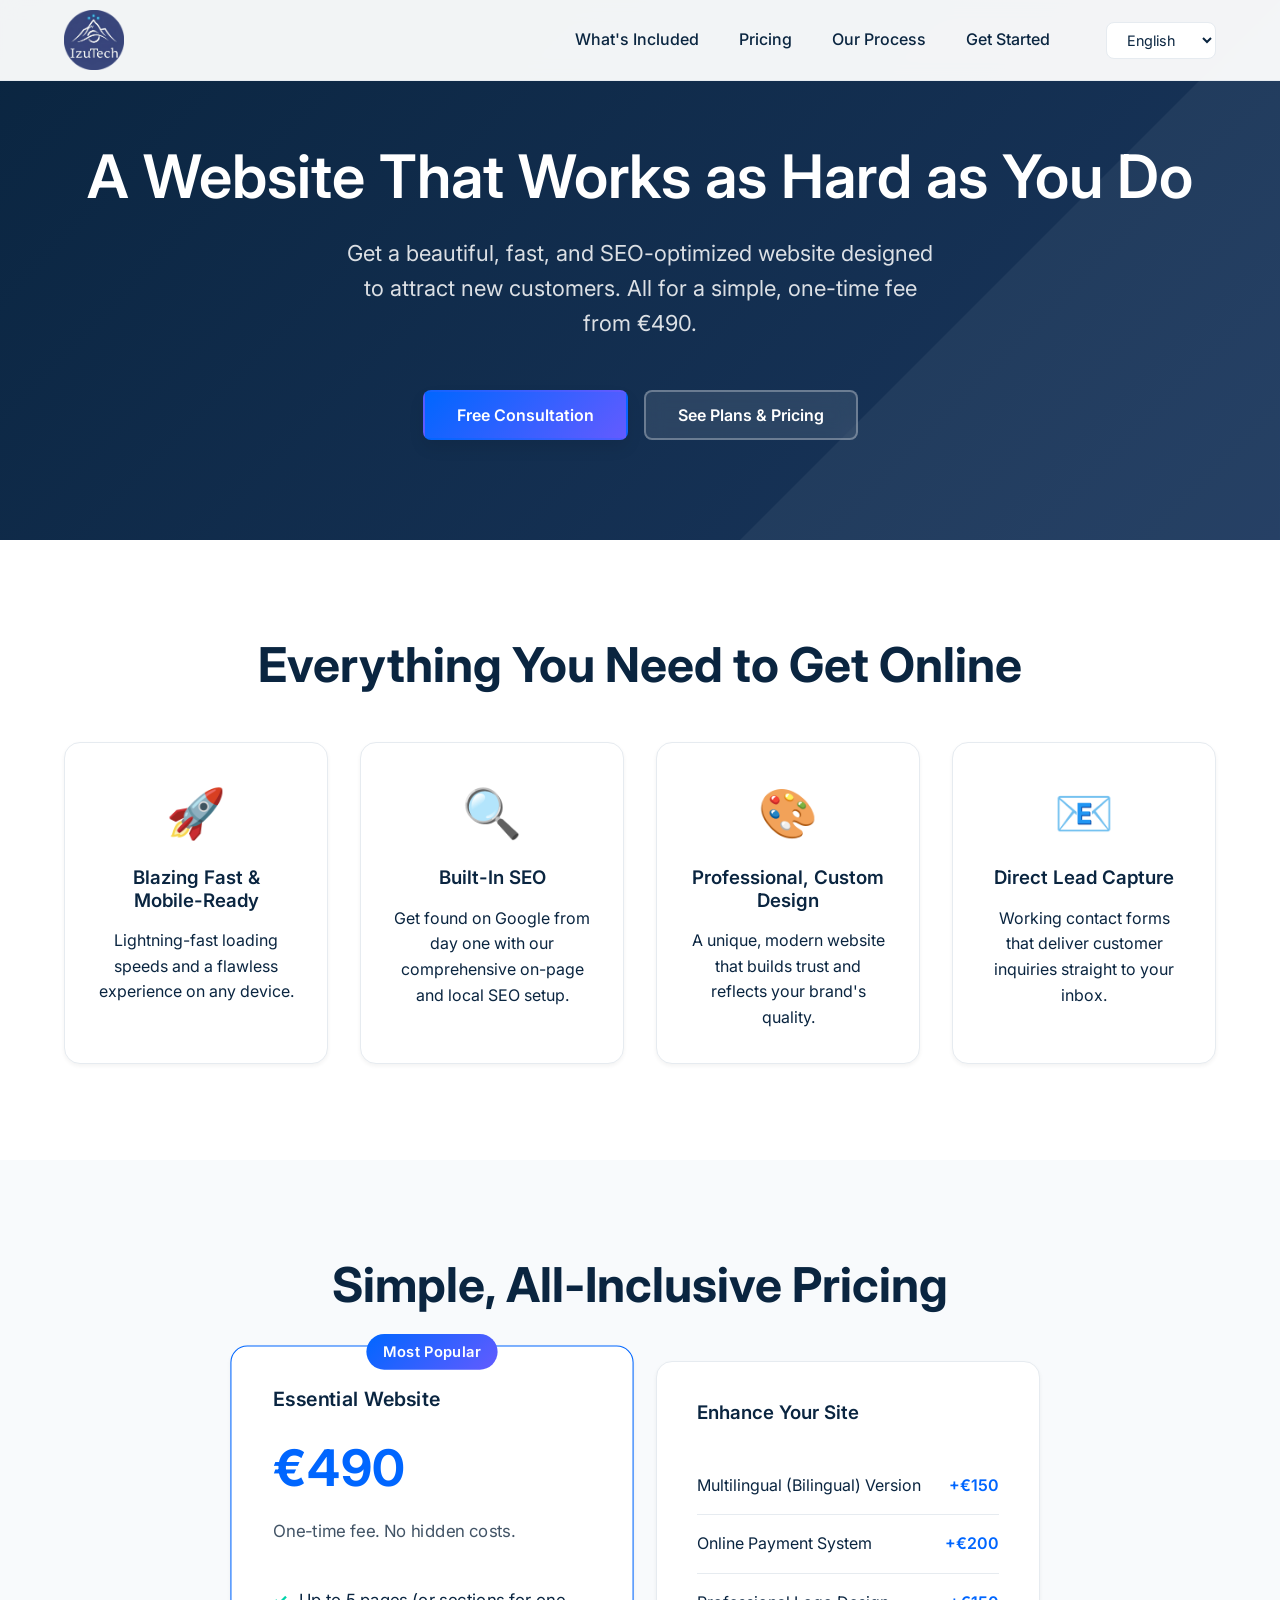
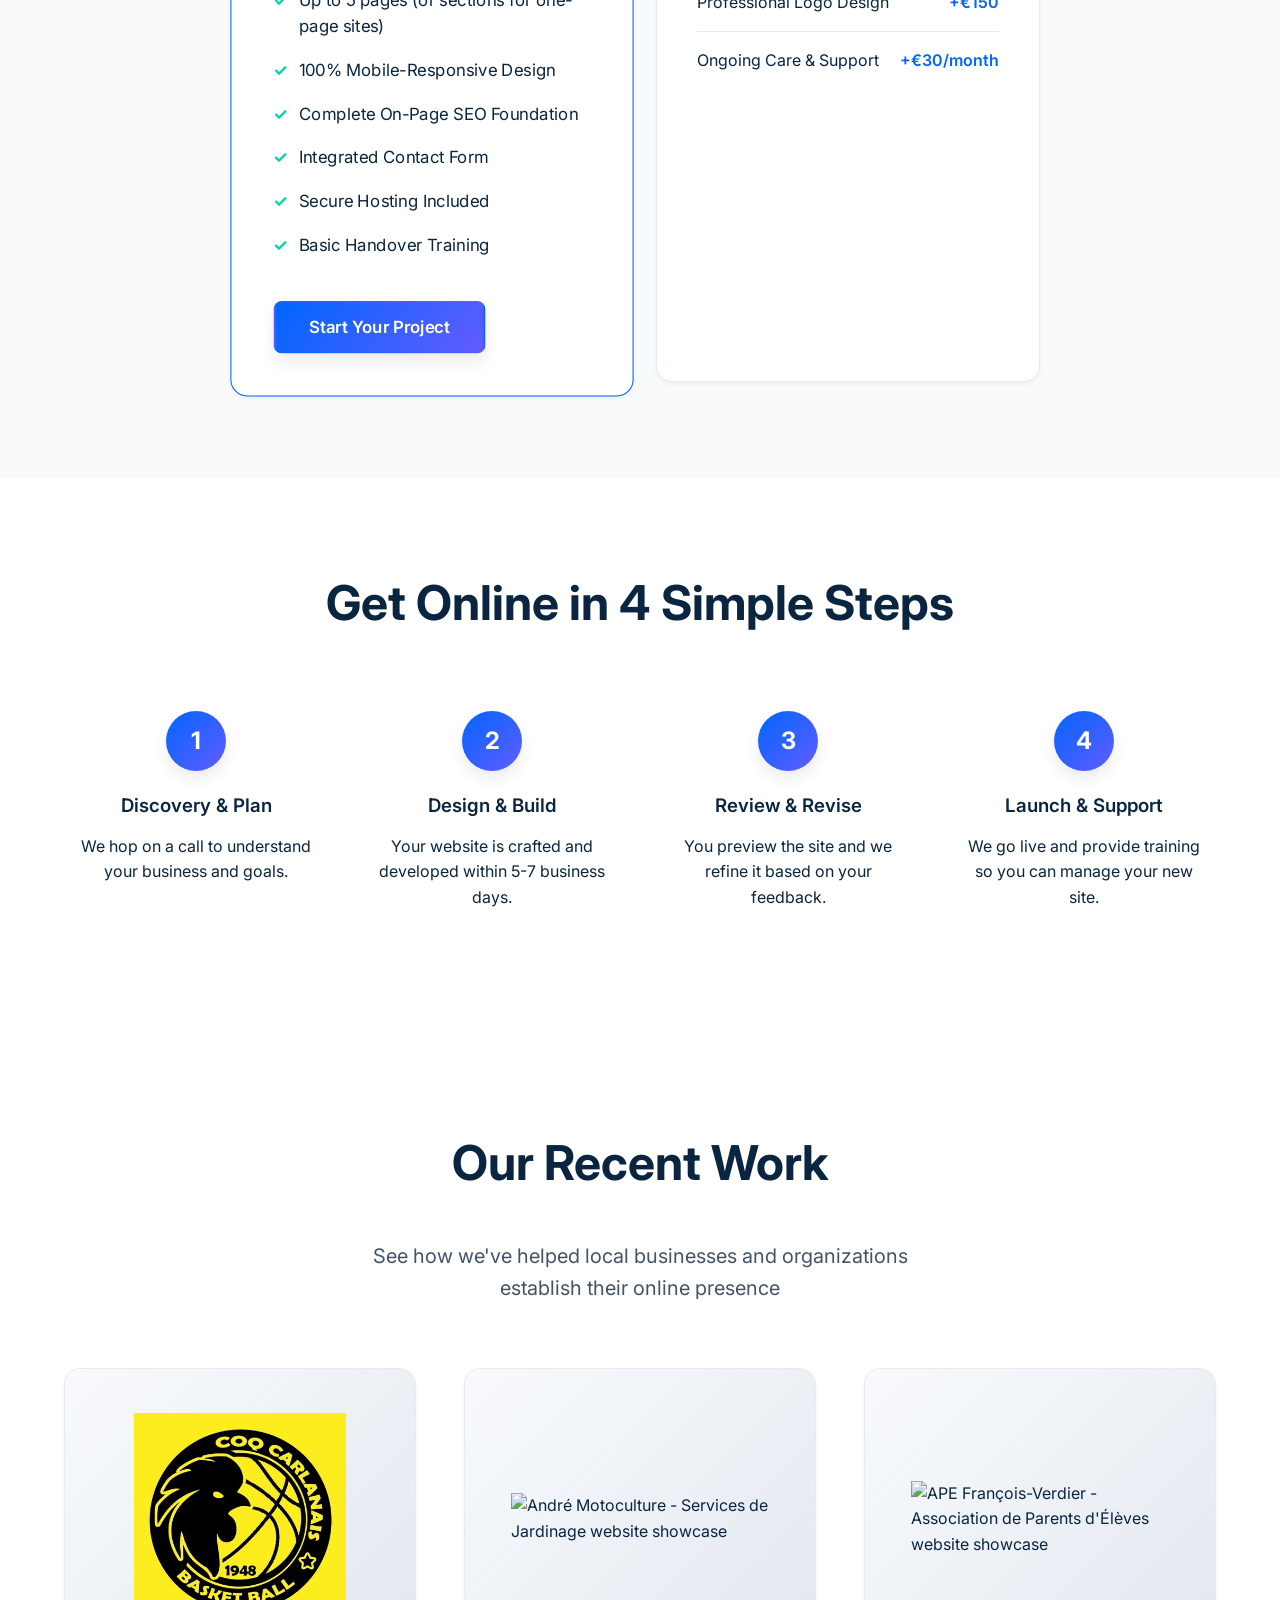
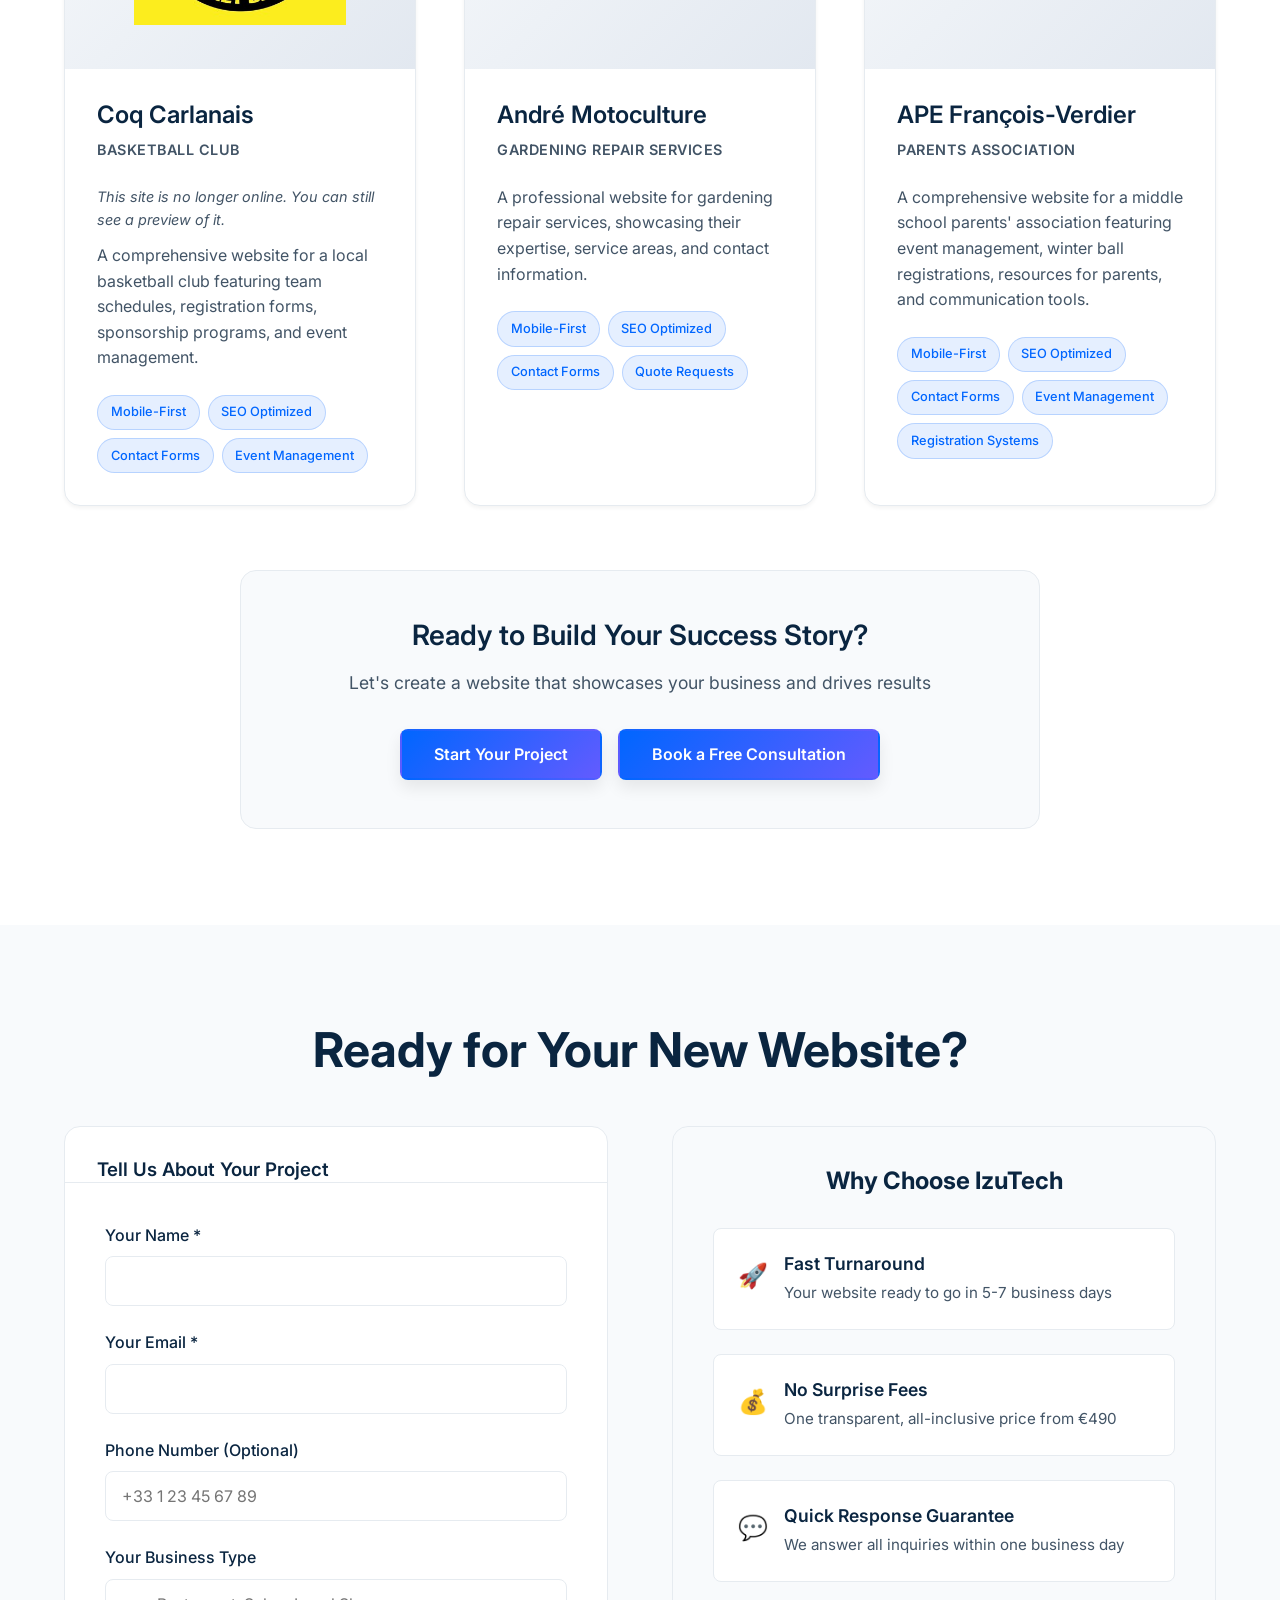
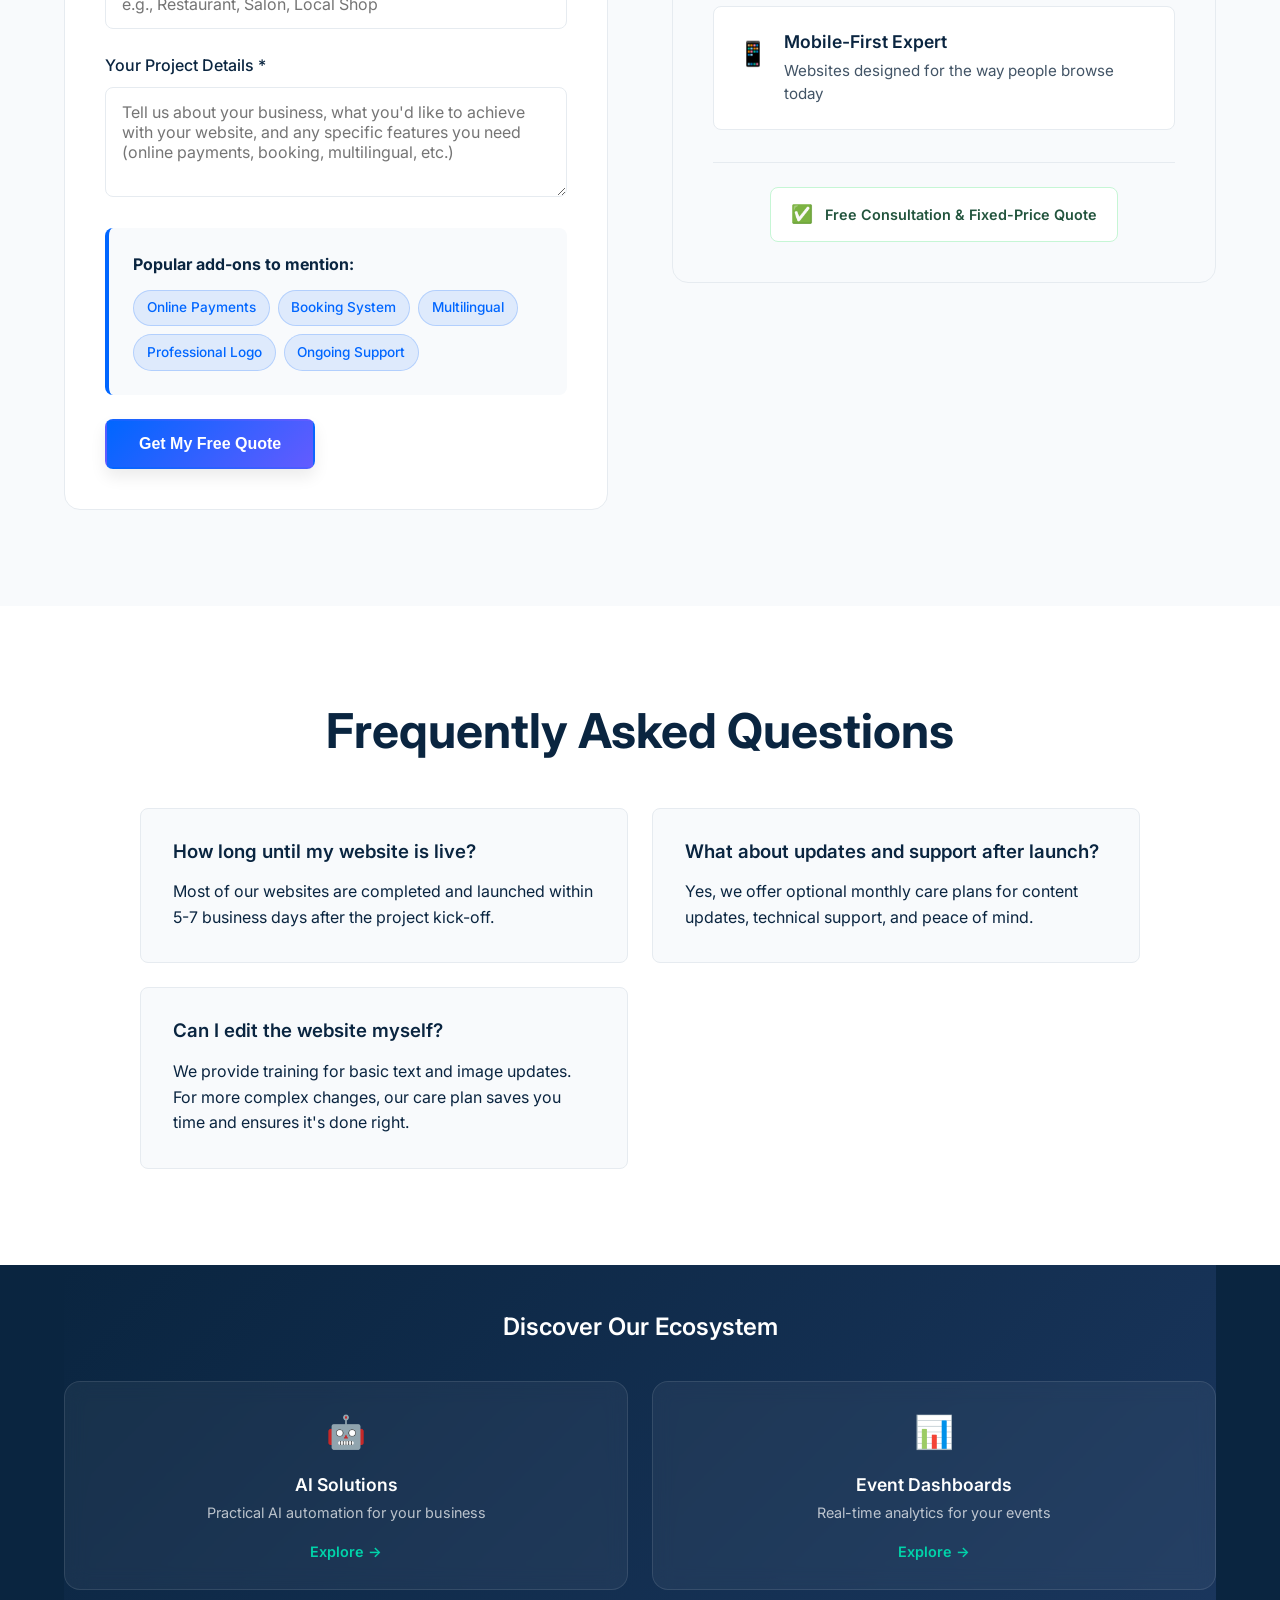
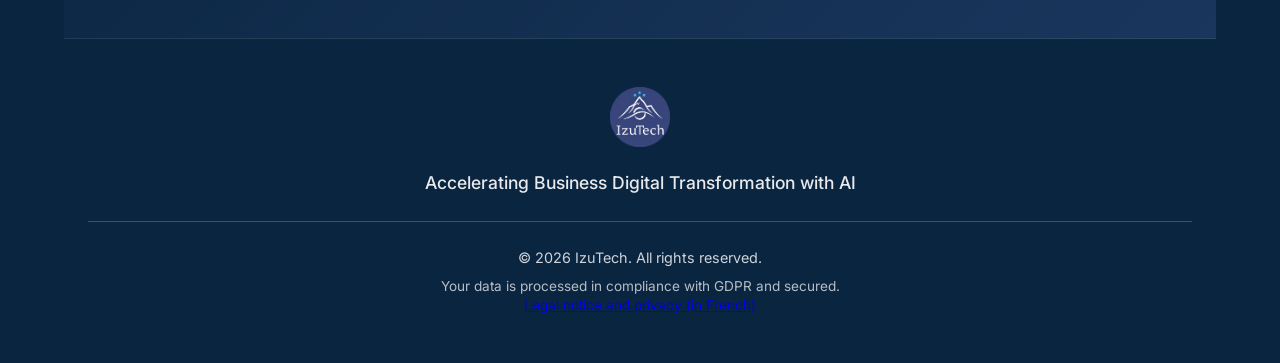
==== index.html @ 6a2945f4 "Fix Coq Carlanais example, remove '100+ businesses' claim, add legal page - Coq Carlanais: logo host" ====
<!DOCTYPE html>
<html lang="en" xmlns:og="http://ogp.me/ns#">
<head>
    <meta charset="UTF-8">
    <meta name="viewport" content="width=device-width, initial-scale=1.0">
    
    <!-- Primary Meta Tags -->
    <title>IzuTech - Fast, Affordable Websites for Local Businesses</title>
    <meta name="description" content="Professional SEO-optimized websites with transparent pricing from €490. Mobile-friendly design, hosting, and maintenance included for French businesses.">
    <meta name="keywords" content="website development, static website, business website, SEO optimization, French businesses, affordable website">
    <meta name="author" content="IzuTech">
    <meta name="robots" content="index, follow, max-snippet:150, max-image-preview:large">
    
    <!-- Multilingual SEO & Canonical -->
    <link rel="alternate" hreflang="en" href="https://web.izutech.fr" />
    <link rel="alternate" hreflang="fr" href="https://web.izutech.fr?lang=fr" />
    <link rel="alternate" hreflang="x-default" href="https://web.izutech.fr" />
    <link rel="canonical" href="https://web.izutech.fr" />
    
    <!-- Open Graph Meta Tags -->
    <meta property="og:title" content="IzuTech - Fast, Affordable Websites for Local Businesses">
    <meta property="og:description" content="Professional SEO-optimized websites with transparent pricing from €490. Mobile design, hosting, and maintenance included.">
    <meta property="og:type" content="website">
    <meta property="og:url" content="https://web.izutech.fr">
    <meta property="og:image" content="https://web.izutech.fr/photo/IzuTech-logo.png">
    <meta property="og:image:width" content="1200">
    <meta property="og:image:height" content="630">
    <meta property="og:locale" content="en_US">
    <meta property="og:site_name" content="IzuTech">
    
    <!-- Twitter Card -->
    <meta name="twitter:card" content="summary_large_image">
    <meta name="twitter:title" content="IzuTech - Fast, Affordable Websites for Local Businesses">
    <meta name="twitter:description" content="Professional static websites with SEO optimization. Transparent pricing from €490.">
    <meta name="twitter:image" content="https://web.izutech.fr/photo/IzuTech-logo.png">
    
    <!-- Preload & Preconnect for Performance -->
    <link rel="preconnect" href="https://fonts.googleapis.com">
    <link rel="preconnect" href="https://fonts.gstatic.com" crossorigin>
    <link rel="preload" href="https://fonts.googleapis.com/css2?family=Inter:ital,opsz,wght@0,14..32,100..900;1,14..32,100..900&display=swap" as="style" onload="this.onload=null;this.rel='stylesheet'">
    <noscript><link rel="stylesheet" href="https://fonts.googleapis.com/css2?family=Inter:ital,opsz,wght@0,14..32,100..900;1,14..32,100..900&display=swap"></noscript>
    
    <!-- Favicon -->
    <link rel="icon" type="image/png" href="photo/IzuTech-logo.png">
    <link rel="apple-touch-icon" href="photo/IzuTech-logo.png">
    <link rel="icon" type="image/x-icon" href="photo/IzuTech-logo.ico">
    
    <!-- Structured Data -->
    <script type="application/ld+json">
    {
        "@context": "https://schema.org",
        "@type": "ProfessionalService",
        "name": "IzuTech",
        "description": "Professional website development services for local businesses",
        "url": "https://web.izutech.fr",
        "logo": "https://web.izutech.fr/photo/IzuTech-logo.png",
        "telephone": "+33-XXXXXXXXX",
        "address": {
            "@type": "PostalAddress",
            "addressCountry": "FR"
        },
        "areaServed": "FR",
        "serviceType": "Website Development",
        "priceRange": "€€",
        "offers": {
            "@type": "Offer",
            "description": "Essential Website Package",
            "price": "490",
            "priceCurrency": "EUR"
        }
    }
    </script>

    <!-- CSS with Preload -->
    <link rel="preload" href="style.css" as="style" onload="this.onload=null;this.rel='stylesheet'">
    <noscript><link rel="stylesheet" href="style.css"></noscript>
    
    <!-- Inline Critical CSS -->
    <style>
        /* Critical above-the-fold styles */
        .navbar { 
            position: fixed; 
            top: 0; 
            width: 100%; 
            background: rgba(255, 255, 255, 0.95); 
            backdrop-filter: blur(10px); 
            z-index: 1000; 
            border-bottom: 1px solid #E6EBF0;
        }
        .nav-container { 
            max-width: 1200px; 
            margin: 0 auto; 
            padding: 0 1.5rem; 
            display: flex; 
            justify-content: space-between; 
            align-items: center; 
            height: 80px; 
        }
        .hero { 
            padding: 140px 0 100px; 
            background: linear-gradient(135deg, #0A2540 0%, #1A365D 100%); 
            color: white; 
            position: relative;
            overflow: hidden;
        }
        .hero::before {
            content: '';
            position: absolute;
            top: 0;
            left: 0;
            right: 0;
            bottom: 0;
            background: url('data:image/svg+xml,<svg xmlns="http://www.w3.org/2000/svg" viewBox="0 0 1000 1000" opacity="0.05"><polygon fill="white" points="0,1000 1000,0 1000,1000"/></svg>') no-repeat bottom right;
        }
        .hero-content { 
            position: relative; 
            z-index: 1; 
            text-align: center;
        }
        .hero-title { 
            color: white; 
            margin-bottom: 1.5rem; 
            font-size: clamp(2.5rem, 5vw, 3.75rem);
            font-weight: 600;
            line-height: 1.2;
        }
        .hero-subtitle { 
            font-size: 1.375rem; 
            color: rgba(255, 255, 255, 0.85); 
            max-width: 600px; 
            margin: 0 auto 3rem; 
            line-height: 1.6; 
        }
        .cta-container { 
            display: flex; 
            gap: 1rem; 
            justify-content: center; 
            flex-wrap: wrap; 
        }
        .btn { 
            display: inline-flex; 
            align-items: center; 
            justify-content: center; 
            padding: 12px 32px; 
            border-radius: 8px; 
            text-decoration: none; 
            font-weight: 600; 
            font-size: 1rem; 
            transition: all 0.3s cubic-bezier(0.4, 0, 0.2, 1); 
            border: 2px solid transparent; 
            cursor: pointer; 
            text-align: center; 
            gap: 8px; 
            line-height: 1.4; 
        }
        .btn-primary { 
            background: linear-gradient(135deg, #0066FF 0%, #635BFF 100%); 
            color: white; 
            box-shadow: 0 8px 16px rgba(0, 0, 0, 0.08); 
        }
        .btn-secondary { 
            background: rgba(255, 255, 255, 0.1); 
            color: white; 
            border-color: rgba(255, 255, 255, 0.3); 
            backdrop-filter: blur(10px); 
        }
        
        /* Lazy loading styles */
        img[loading="lazy"] {
            opacity: 0;
            transition: opacity 0.3s ease-in-out;
        }
        img[loading="lazy"].loaded {
            opacity: 1;
        }
        
        /* Reduced motion support */
        @media (prefers-reduced-motion: reduce) {
            * {
                animation-duration: 0.01ms !important;
                animation-iteration-count: 1 !important;
                transition-duration: 0.01ms !important;
                scroll-behavior: auto !important;
            }
        }
    </style>
</head>
<body itemscope itemtype="https://schema.org/WebPage">
    <!-- Navigation -->
    <nav class="navbar" role="navigation" aria-label="Main navigation">
        <div class="nav-container">
            <a href="#" class="nav-logo" aria-label="IzuTech homepage">
                <img src="photo/IzuTech-logo.png" alt="IzuTech Web Services - Professional Website Development" width="160" height="40" loading="eager" itemprop="logo">
            </a>
            <ul class="nav-menu" role="menubar">
                <li class="nav-item" role="none"><a href="#services" class="nav-link" role="menuitem" data-i18n="nav.services">What's Included</a></li>
                <li class="nav-item" role="none"><a href="#pricing" class="nav-link" role="menuitem" data-i18n="nav.pricing">Pricing</a></li>
                <li class="nav-item" role="none"><a href="#process" class="nav-link" role="menuitem" data-i18n="nav.process">Our Process</a></li>
                <li class="nav-item" role="none"><a href="#contact" class="nav-link" role="menuitem" data-i18n="nav.contact">Get Started</a></li>
                <li class="nav-item" role="none">
                    <select id="language-selector" class="language-selector" aria-label="Select language">
                        <option value="en">English</option>
                        <option value="fr">Français</option>
                    </select>
                </li>
            </ul>
            <button class="hamburger" aria-label="Toggle navigation menu" aria-expanded="false" aria-controls="nav-menu">
                <span class="bar"></span>
                <span class="bar"></span>
                <span class="bar"></span>
            </button>
        </div>
    </nav>

    <!-- Hero Section -->
    <section class="hero" role="banner" itemprop="mainContentOfPage">
        <div class="container">
            <div class="hero-content">
                <h1 class="hero-title" data-i18n="hero.title" itemprop="headline">A Website That Works as Hard as You Do</h1>
                <p class="hero-subtitle" data-i18n="hero.subtitle" itemprop="description">Get a beautiful, fast, and SEO-optimized website designed to attract new customers. All for a simple, one-time fee from €490.</p>
                <div class="cta-container">
                    <a href="https://calendly.com/izutech-fr/30min" target="_blank" class="btn btn-primary" data-i18n="hero.cta" rel="noopener" aria-label="Schedule a free consultation">Free Consultation</a>
                    <a href="#pricing" class="btn btn-secondary" data-i18n="hero.secondary" aria-label="View our pricing plans">See Plans & Pricing</a>
                </div>
                
            </div>
        </div>
    </section>

    <!-- Services Section -->
    <section id="services" class="services" role="region" aria-labelledby="services-heading">
        <div class="container">
            <h2 class="section-title" id="services-heading" data-i18n="services.title">Everything You Need to Get Online</h2>
            <div class="services-grid">
                <div class="service-card" itemscope itemtype="https://schema.org/Service">
                    <div class="service-icon" aria-hidden="true">🚀</div>
                    <h3 data-i18n="services.feature1.title" itemprop="name">Blazing Fast & Mobile-Ready</h3>
                    <p data-i18n="services.feature1.description" itemprop="description">Lightning-fast loading speeds and a flawless experience on any device.</p>
                </div>
                <div class="service-card" itemscope itemtype="https://schema.org/Service">
                    <div class="service-icon" aria-hidden="true">🔍</div>
                    <h3 data-i18n="services.feature2.title" itemprop="name">Built-In SEO</h3>
                    <p data-i18n="services.feature2.description" itemprop="description">Get found on Google from day one with our comprehensive on-page and local SEO setup.</p>
                </div>
                <div class="service-card" itemscope itemtype="https://schema.org/Service">
                    <div class="service-icon" aria-hidden="true">🎨</div>
                    <h3 data-i18n="services.feature3.title" itemprop="name">Professional, Custom Design</h3>
                    <p data-i18n="services.feature3.description" itemprop="description">A unique, modern website that builds trust and reflects your brand's quality.</p>
                </div>
                <div class="service-card" itemscope itemtype="https://schema.org/Service">
                    <div class="service-icon" aria-hidden="true">📧</div>
                    <h3 data-i18n="services.feature4.title" itemprop="name">Direct Lead Capture</h3>
                    <p data-i18n="services.feature4.description" itemprop="description">Working contact forms that deliver customer inquiries straight to your inbox.</p>
                </div>
            </div>
        </div>
    </section>

    <!-- Pricing Section -->
    <section id="pricing" class="pricing" role="region" aria-labelledby="pricing-heading">
        <div class="container">
            <h2 class="section-title" id="pricing-heading" data-i18n="pricing.title">Simple, All-Inclusive Pricing</h2>
            <div class="pricing-grid">
                <!-- Basic Package -->
                <div class="pricing-card featured" itemscope itemtype="https://schema.org/Offer">
                    <div class="pricing-badge" data-i18n="pricing.mostPopular">Most Popular</div>
                    <h3 data-i18n="pricing.basic.title" itemprop="name">Essential Website</h3>
                    <div class="price" itemprop="price" content="490">€490</div>
                    <p class="price-description" data-i18n="pricing.basic.description" itemprop="description">One-time fee. No hidden costs.</p>
                    
                    <ul class="features-list">
                        <li data-i18n="pricing.basic.features.0">Up to 5 pages (or sections for one-page sites)</li>
                        <li data-i18n="pricing.basic.features.1">100% Mobile-Responsive Design</li>
                        <li data-i18n="pricing.basic.features.2">Complete On-Page SEO Foundation</li>
                        <li data-i18n="pricing.basic.features.3">Integrated Contact Form</li>
                        <li data-i18n="pricing.basic.features.4">Secure Hosting Included</li>
                        <li data-i18n="pricing.basic.features.5">Basic Handover Training</li>
                    </ul>
                    
                    <a href="#contact" class="btn btn-primary" data-i18n="pricing.cta" aria-label="Start your Essential Website project">Start Your Project</a>
                </div>

                <!-- Add-ons -->
                <div class="pricing-card">
                    <h3 data-i18n="pricing.addons.title">Enhance Your Site</h3>
                    <div class="addons-list">
                        <div class="addon-item">
                            <span data-i18n="pricing.addons.multilingual">Multilingual (Bilingual) Version</span>
                            <span class="addon-price">+€150</span>
                        </div>
                        <div class="addon-item">
                            <span data-i18n="pricing.addons.payment">Online Payment System</span>
                            <span class="addon-price">+€200</span>
                        </div>
                        <div class="addon-item">
                            <span data-i18n="pricing.addons.logo">Professional Logo Design</span>
                            <span class="addon-price">+€150</span>
                        </div>
                        <div class="addon-item">
                            <span data-i18n="pricing.addons.maintenance">Ongoing Care & Support</span>
                            <span class="addon-price">+€30/month</span>
                        </div>
                    </div>
                </div>
            </div>
        </div>
    </section>

    <!-- Process Section -->
    <section id="process" class="process" role="region" aria-labelledby="process-heading">
        <div class="container">
            <h2 class="section-title" id="process-heading" data-i18n="process.title">Get Online in 4 Simple Steps</h2>
            <div class="process-steps">
                <div class="step" itemscope itemtype="https://schema.org/HowToStep">
                    <div class="step-number">1</div>
                    <h3 data-i18n="process.step1.title" itemprop="name">Discovery & Plan</h3>
                    <p data-i18n="process.step1.description" itemprop="text">We hop on a call to understand your business and goals.</p>
                </div>
                <div class="step" itemscope itemtype="https://schema.org/HowToStep">
                    <div class="step-number">2</div>
                    <h3 data-i18n="process.step2.title" itemprop="name">Design & Build</h3>
                    <p data-i18n="process.step2.description" itemprop="text">Your website is crafted and developed within 5-7 business days.</p>
                </div>
                <div class="step" itemscope itemtype="https://schema.org/HowToStep">
                    <div class="step-number">3</div>
                    <h3 data-i18n="process.step3.title" itemprop="name">Review & Revise</h3>
                    <p data-i18n="process.step3.description" itemprop="text">You preview the site and we refine it based on your feedback.</p>
                </div>
                <div class="step" itemscope itemtype="https://schema.org/HowToStep">
                    <div class="step-number">4</div>
                    <h3 data-i18n="process.step4.title" itemprop="name">Launch & Support</h3>
                    <p data-i18n="process.step4.description" itemprop="text">We go live and provide training so you can manage your new site.</p>
                </div>
            </div>
        </div>
    </section>

    <!-- Portfolio Section -->
    <section id="portfolio" class="portfolio" role="region" aria-labelledby="portfolio-heading">
        <div class="container">
            <h2 class="section-title" id="portfolio-heading" data-i18n="portfolio.title">Our Recent Work</h2>
            <p class="portfolio-subtitle" data-i18n="portfolio.subtitle">See how we've helped local businesses and organizations establish their online presence</p>
            
            <div class="portfolio-grid">
                <!-- Coq Carlanais Project - Basketball Club -->
                <div class="portfolio-card" itemscope itemtype="https://schema.org/CreativeWork">
                    <div class="portfolio-image">
                        <img src="photo/portfolio/coq-carlanais-logo.jpg" alt="Coq Carlanais - Club de Basket du Carla Bayle website showcase" loading="lazy" itemprop="image">
                        <div class="portfolio-overlay">
                            <a href="photo/portfolio/coq-carlanais-apercu.jpg" target="_blank" class="portfolio-link" rel="noopener" data-i18n="portfolio.viewPreview">See a Preview</a>
                        </div>
                    </div>
                    <div class="portfolio-content">
                        <h3 data-i18n="portfolio.project1.title" itemprop="name">Coq Carlanais</h3>
                        <p class="portfolio-category" data-i18n="portfolio.project1.category">Basketball Club</p>
                        <p class="portfolio-note" data-i18n="portfolio.project1.note">This site is no longer online. You can still see a preview of it.</p>
                        <p data-i18n="portfolio.project1.description" itemprop="description">A comprehensive website for a local basketball club featuring team schedules, registration forms, sponsorship programs, and event management.</p>
                        <div class="portfolio-features">
                            <span class="feature-tag" data-i18n="portfolio.features.responsive">Mobile-First</span>
                            <span class="feature-tag" data-i18n="portfolio.features.seo">SEO Optimized</span>
                            <span class="feature-tag" data-i18n="portfolio.features.forms">Contact Forms</span>
                            <span class="feature-tag" data-i18n="portfolio.features.events">Event Management</span>
                        </div>
                    </div>
                </div>
    
                <!-- André Motoculture Project -->
                <div class="portfolio-card" itemscope itemtype="https://schema.org/CreativeWork">
                    <div class="portfolio-image">
                        <img src="https://andremotoculture09.fr/logo-andre.png" alt="André Motoculture - Services de Jardinage website showcase" loading="lazy" itemprop="image">
                        <div class="portfolio-overlay">
                            <a href="https://andremotoculture09.fr" target="_blank" class="portfolio-link" rel="noopener" data-i18n="portfolio.visitSite" itemprop="url">Visit Site</a>
                        </div>
                    </div>
                    <div class="portfolio-content">
                        <h3 data-i18n="portfolio.project2.title" itemprop="name">André Motoculture</h3>
                        <p class="portfolio-category" data-i18n="portfolio.project2.category">Gardening Repair Services</p>
                        <p data-i18n="portfolio.project2.description" itemprop="description">A professional website for gardening repair services, showcasing their expertise, service areas, and contact information.</p>
                        <div class="portfolio-features">
                            <span class="feature-tag" data-i18n="portfolio.features.responsive">Mobile-First</span>
                            <span class="feature-tag" data-i18n="portfolio.features.seo">SEO Optimized</span>
                            <span class="feature-tag" data-i18n="portfolio.features.forms">Contact Forms</span>
                            <span class="feature-tag" data-i18n="portfolio.features.quote">Quote Requests</span>
                        </div>
                    </div>
                </div>
    
                <!-- APE François-Verdier Project - NEW ADDITION -->
                <div class="portfolio-card" itemscope itemtype="https://schema.org/CreativeWork">
                    <div class="portfolio-image">
                        <img src="https://apecollegehappy.fr/images/logo.png" alt="APE François-Verdier - Association de Parents d'Élèves website showcase" loading="lazy" itemprop="image">
                        <div class="portfolio-overlay">
                            <a href="https://apecollegehappy.fr" target="_blank" class="portfolio-link" rel="noopener" data-i18n="portfolio.visitSite" itemprop="url">Visit Site</a>
                        </div>
                    </div>
                    <div class="portfolio-content">
                        <h3 data-i18n="portfolio.project3.title" itemprop="name">APE François-Verdier</h3>
                        <p class="portfolio-category" data-i18n="portfolio.project3.category">Parents Association</p>
                        <p data-i18n="portfolio.project3.description" itemprop="description">A comprehensive website for a middle school parents' association featuring event management, winter ball registrations, resources for parents, and communication tools.</p>
                        <div class="portfolio-features">
                            <span class="feature-tag" data-i18n="portfolio.features.responsive">Mobile-First</span>
                            <span class="feature-tag" data-i18n="portfolio.features.seo">SEO Optimized</span>
                            <span class="feature-tag" data-i18n="portfolio.features.forms">Contact Forms</span>
                            <span class="feature-tag" data-i18n="portfolio.features.events">Event Management</span>
                            <span class="feature-tag" data-i18n="portfolio.features.registration">Registration Systems</span>
                        </div>
                    </div>
                </div>
            </div>
    
            <!-- Portfolio CTA -->
            <div class="portfolio-cta">
                <h3 data-i18n="portfolio.cta.title">Ready to Build Your Success Story?</h3>
                <p data-i18n="portfolio.cta.subtitle">Let's create a website that showcases your business and drives results</p>
                <div class="cta-container">
                    <a href="#contact" class="btn btn-primary" data-i18n="portfolio.cta.primary">Start Your Project</a>
                    <a href="https://calendly.com/izutech-fr/30min" target="_blank" class="btn btn-secondary" data-i18n="portfolio.cta.secondary" rel="noopener">Book a Free Consultation</a>
                </div>
            </div>
        </div>
    </section>

    <!-- Contact Section -->
    <section id="contact" class="contact" role="region" aria-labelledby="contact-heading">
        <div class="container">
            <h2 class="section-title" id="contact-heading" data-i18n="contact.title">Ready for Your New Website?</h2>
            <div class="contact-grid">
                <!-- Trust Section - Mobile First -->
                <div class="trust-section-mobile">
                    <h3 data-i18n="contact.trust.title">Why Choose IzuTech</h3>
                    <div class="trust-points-mobile">
                        <div class="trust-point-mobile">
                            <div class="trust-icon" aria-hidden="true">🚀</div>
                            <h4 data-i18n="contact.trust.points.0.title">Fast Turnaround</h4>
                            <p data-i18n="contact.trust.points.0.mobileText">5-7 Day Launch</p>
                        </div>
                        <div class="trust-point-mobile">
                            <div class="trust-icon" aria-hidden="true">💰</div>
                            <h4 data-i18n="contact.trust.points.1.title">No Surprise Fees</h4>
                            <p data-i18n="contact.trust.points.1.mobileText">All-Inclusive Price</p>
                        </div>
                        <div class="trust-point-mobile">
                            <div class="trust-icon" aria-hidden="true">💬</div>
                            <h4 data-i18n="contact.trust.points.2.title">Quick Response Guarantee</h4>
                            <p data-i18n="contact.trust.points.2.mobileText">24h Response</p>
                        </div>
                        <div class="trust-point-mobile">
                            <div class="trust-icon" aria-hidden="true">📱</div>
                            <h4 data-i18n="contact.trust.points.3.title">Mobile-First Expert</h4>
                            <p data-i18n="contact.trust.points.3.mobileText">Mobile-First</p>
                        </div>
                    </div>
                </div>
                
                <!-- Contact Options - Shows first on mobile -->
                <div class="contact-options">
                    <div class="contact-option-card">
                        <div class="option-icon" aria-hidden="true">📧</div>
                        <h3 data-i18n="contact.options.form.title">Get a detailed quote</h3>
                        <p data-i18n="contact.options.form.description">Share your project details and we'll send you a personalized quote within 24 hours.</p>
                        <div class="option-actions">
                            <button class="btn btn-primary show-form-btn" data-i18n="contact.options.form.button" aria-haspopup="true" aria-expanded="false">Request Your Quote</button>
                        </div>
                    </div>
                    
                    <div class="contact-option-card">
                        <div class="option-icon" aria-hidden="true">📞</div>
                        <h3 data-i18n="contact.options.call.title">Quick 30-min call</h3>
                        <p data-i18n="contact.options.call.description">A free, no-obligation call to discuss your needs and get immediate answers.</p>
                        <div class="option-actions">
                            <a href="https://calendly.com/izutech-fr/30min" target="_blank" class="btn btn-secondary" data-i18n="contact.options.call.button" rel="noopener">Schedule a Call</a>
                        </div>
                    </div>
                    
                    <div class="contact-option-card">
                        <div class="option-icon" aria-hidden="true">✉️</div>
                        <h3 data-i18n="contact.options.email.title">Send us an email</h3>
                        <p data-i18n="contact.options.email.description">Prefer email? Send us your requirements and we'll get back to you promptly.</p>
                        <div class="option-actions">
                            <a href="mailto:contact@izutech.fr" class="btn btn-card email-direct-btn">
                                <span>contact@izutech.fr</span>
                            </a>
                        </div>
                    </div>
                </div>

                <!-- Contact Form & Trust Section -->
                <div class="contact-form-and-trust">
                    <!-- Contact Form -->
                    <div class="contact-form-container">
                        <div class="form-header">
                            <h3 data-i18n="contact.form.title">Tell Us About Your Project</h3>
                            <button class="back-to-options btn btn-text" data-i18n="contact.form.back">← Back to contact options</button>
                        </div>
                        
                        <div class="contact-form">
                            <form id="lead-form" action="https://formspree.io/f/mgvndjvo" method="POST" itemscope itemtype="https://schema.org/ContactPoint">
                                <div class="form-group">
                                    <label for="name" data-i18n="contact.form.name">Your Name *</label>
                                    <input type="text" id="name" name="name" required itemprop="name">
                                </div>
                                
                                <div class="form-group">
                                    <label for="email" data-i18n="contact.form.email">Your Email *</label>
                                    <input type="email" id="email" name="email" required itemprop="email">
                                </div>
                    
                                <div class="form-group">
                                    <label for="phone" data-i18n="contact.form.phone">Phone Number (Optional)</label>
                                    <input type="tel" id="phone" name="phone" placeholder="+33 1 23 45 67 89" itemprop="telephone">
                                </div>
                                
                                <div class="form-group">
                                    <label for="business" data-i18n="contact.form.business">Your Business Type</label>
                                    <input type="text" id="business" name="business" data-i18n-placeholder="contact.form.businessPlaceholder" placeholder="e.g., Restaurant, Salon, Local Shop" itemprop="description">
                                </div>
                                
                                <div class="form-group">
                                    <label for="message" data-i18n="contact.form.message">Your Project Details *</label>
                                    <textarea id="message" name="message" rows="4" required data-i18n-placeholder="contact.form.messagePlaceholder" placeholder="Tell us about your business, what you'd like to achieve with your website, and any specific features you need (online payments, booking, multilingual, etc.)" itemprop="description"></textarea>
                                </div>
                                
                                <!-- Add-ons guidance -->
                                <div class="addons-guidance">
                                    <p><strong data-i18n="contact.addonsGuidance.title">Popular add-ons to mention:</strong></p>
                                    <div class="addons-tags">
                                        <span class="addon-tag" data-i18n="contact.addonsGuidance.onlinePayments">Online Payments</span>
                                        <span class="addon-tag" data-i18n="contact.addonsGuidance.bookingSystem">Booking System</span>
                                        <span class="addon-tag" data-i18n="contact.addonsGuidance.multilingual">Multilingual</span>
                                        <span class="addon-tag" data-i18n="contact.addonsGuidance.professionalLogo">Professional Logo</span>
                                        <span class="addon-tag" data-i18n="contact.addonsGuidance.ongoingSupport">Ongoing Support</span>
                                    </div>
                                </div>
                                
                                <button type="submit" class="btn btn-primary" data-i18n="contact.form.submit">
                                    <span class="btn-text">Get My Free Quote</span>
                                    <span class="btn-loading" style="display: none;">Sending...</span>
                                </button>
                            </form>
                        </div>
                    
                        <!-- Success Message -->
                        <div id="form-success" class="form-success-message" style="display: none;">
                            <div class="success-icon" aria-hidden="true">✓</div>
                            <h3 data-i18n="contact.success.title">Thank You!</h3>
                            <p data-i18n="contact.success.message">We've received your request. We're reviewing it and will send your personalized quote within 24 hours.</p>
                            <button onclick="resetForm()" class="btn btn-secondary" data-i18n="contact.success.button">Submit Another Request</button>
                        </div>
                    </div>


                    <!-- Trust Section - Desktop -->
                    <div class="trust-section">
                        <h3 data-i18n="contact.trust.title">Why Choose IzuTech</h3>
                        
                        <div class="trust-points">
                            <div class="trust-point">
                                <div class="trust-icon" aria-hidden="true">🚀</div>
                                <div class="trust-content">
                                    <h4 data-i18n="contact.trust.points.0.title">Fast Turnaround</h4>
                                    <p data-i18n="contact.trust.points.0.text">Your website ready to go in 5-7 business days</p>
                                </div>
                            </div>
                            
                            <div class="trust-point">
                                <div class="trust-icon" aria-hidden="true">💰</div>
                                <div class="trust-content">
                                    <h4 data-i18n="contact.trust.points.1.title">No Surprise Fees</h4>
                                    <p data-i18n="contact.trust.points.1.text">One transparent, all-inclusive price from €490</p>
                                </div>
                            </div>
                            
                            <div class="trust-point">
                                <div class="trust-icon" aria-hidden="true">💬</div>
                                <div class="trust-content">
                                    <h4 data-i18n="contact.trust.points.2.title">Quick Response Guarantee</h4>
                                    <p data-i18n="contact.trust.points.2.text">We answer all inquiries within one business day</p>
                                </div>
                            </div>
                            
                            <div class="trust-point">
                                <div class="trust-icon" aria-hidden="true">📱</div>
                                <div class="trust-content">
                                    <h4 data-i18n="contact.trust.points.3.title">Mobile-First Expert</h4>
                                    <p data-i18n="contact.trust.points.3.text">Websites designed for the way people browse today</p>
                                </div>
                            </div>
                        </div>
                        
                        <!-- Additional trust element -->
                        <div class="trust-footer">
                            <div class="guarantee-badge">
                                <span class="badge-icon" aria-hidden="true">✅</span>
                                <span class="badge-text" data-i18n="contact.trust.guarantee">Free Consultation & Fixed-Price Quote</span>
                            </div>
                        </div>
                    </div>
                </div>
            </div>
        </div>
    </section>
    
    <!-- FAQ Section -->
    <section class="faq" role="region" aria-labelledby="faq-heading">
        <div class="container">
            <h2 class="section-title" id="faq-heading" data-i18n="faq.title">Frequently Asked Questions</h2>
            <div class="faq-grid">
                <div class="faq-item" itemscope itemtype="https://schema.org/Question">
                    <h3 data-i18n="faq.q1" itemprop="name">How long until my website is live?</h3>
                    <p data-i18n="faq.a1" itemprop="suggestedAnswer" itemscope itemtype="https://schema.org/Answer">Most of our websites are completed and launched within 5-7 business days after the project kick-off.</p>
                </div>
                <div class="faq-item" itemscope itemtype="https://schema.org/Question">
                    <h3 data-i18n="faq.q2" itemprop="name">What about updates and support after launch?</h3>
                    <p data-i18n="faq.a2" itemprop="suggestedAnswer" itemscope itemtype="https://schema.org/Answer">Yes, we offer optional monthly care plans for content updates, technical support, and peace of mind.</p>
                </div>
                <div class="faq-item" itemscope itemtype="https://schema.org/Question">
                    <h3 data-i18n="faq.q3" itemprop="name">Can I edit the website myself?</h3>
                    <p data-i18n="faq.a3" itemprop="suggestedAnswer" itemscope itemtype="https://schema.org/Answer">We provide training for basic text and image updates. For more complex changes, our care plan saves you time and ensures it's done right.</p>
                </div>
            </div>
        </div>
    </section>

    <!-- Footer -->
    <footer class="footer" role="contentinfo" itemscope itemtype="https://schema.org/WPFooter">
        <div class="container">
            <!-- Business Ecosystem Section -->
            <div class="footer-businesses" role="complementary" aria-labelledby="businesses-title">
                <h4 id="businesses-title" class="footer-section-title" data-i18n="footer.businesses.title">Discover Our Ecosystem</h4>
                <div class="businesses-grid" role="list" aria-label="Our business portfolio">
                    
                    <div class="business-card" role="listitem" itemscope itemtype="https://schema.org/Organization">
                        <div class="business-icon" aria-hidden="true">🤖</div>
                        <h5 data-i18n="footer.businesses.ai.title" itemprop="name">AI Solutions</h5>
                        <p data-i18n="footer.businesses.ai.description" itemprop="description">Practical AI automation for your business</p>
                        <a href="https://izutech.fr/" target="_blank" rel="noopener" class="business-link" data-i18n="footer.businesses.cta" itemprop="url">Explore →</a>
                    </div>
                    
                    <div class="business-card" role="listitem" itemscope itemtype="https://schema.org/Organization">
                        <div class="business-icon" aria-hidden="true">📊</div>
                        <h5 data-i18n="footer.businesses.events.title" itemprop="name">Event Dashboards</h5>
                        <p data-i18n="footer.businesses.events.description" itemprop="description">Real-time analytics for your events</p>
                        <a href="https://events.izutech.fr/" target="_blank" rel="noopener" class="business-link" data-i18n="footer.businesses.cta" itemprop="url">Explore →</a>
                    </div>
                </div>
            </div>

            <!-- Centered Brand Footer -->
            <div class="footer-brand-centered">
                <div class="container">
                    <div class="footer-logo">
                        <img src="photo/IzuTech-logo.png" alt="IzuTech - Professional Websites for Businesses" width="120" height="30" itemprop="logo" loading="lazy">
                    </div>
                    <p class="footer-tagline" data-i18n="footer.tagline">Accelerating Business Digital Transformation with AI</p>
                    <div class="footer-legal">
                        <p class="footer-copyright" data-i18n="footer.copyright" itemprop="copyrightYear">© 2026 IzuTech. All rights reserved.</p>
                        <p class="footer-privacy" data-i18n="footer.privacy" itemprop="description">Your data is processed in compliance with GDPR and secured.</p>
                        <p class="footer-privacy"><a href="mentions-legales.html" data-i18n="footer.legal">Legal notice and privacy (in French)</a></p>
                    </div>
                </div>
            </div>
        </div>
    </footer>
    <script src="script.js" defer></script>
</body>
</html>
---- style.css ----
/* ===== CSS Variables ===== */
:root {
    --primary-blue: #0066FF;
    --primary-dark: #0A2540;
    --primary-accent: #00D4AA;
    --light-bg: #FFFFFF;
    --light-surface: #F8FAFC;
    --light-text: #0A2540;
    --light-text-secondary: #425466;
    --light-border: #E6EBF0;
    --light-hover: #F6F9FC;
    --gradient-primary: linear-gradient(135deg, var(--primary-blue) 0%, #635BFF 100%);
    --section-padding: 6rem 0;
    --container-max-width: 1200px;
    --font-primary: 'Inter', -apple-system, BlinkMacSystemFont, sans-serif;
    --border-radius: 8px;
    --border-radius-lg: 16px;
    --shadow-sm: 0 2px 4px rgba(0, 0, 0, 0.05);
    --shadow-md: 0 8px 16px rgba(0, 0, 0, 0.08);
    --shadow-lg: 0 20px 40px rgba(0, 0, 0, 0.12);
    --transition: all 0.3s cubic-bezier(0.4, 0, 0.2, 1);
}

/* ===== Reset & Base Styles ===== */
*, *::before, *::after {
    margin: 0;
    padding: 0;
    box-sizing: border-box;
}

html {
    scroll-behavior: smooth;
    font-size: 16px;
}

body {
    font-family: var(--font-primary);
    line-height: 1.6;
    color: var(--light-text);
    background-color: var(--light-bg);
    overflow-x: hidden;
}

.container {
    max-width: var(--container-max-width);
    margin: 0 auto;
    padding: 0 1.5rem;
}

/* ===== Typography ===== */
h1, h2, h3, h4, h5, h6 {
    font-weight: 600;
    line-height: 1.2;
    margin-bottom: 1rem;
}

h1 {
    font-size: clamp(2.5rem, 5vw, 3.75rem);
}

h2 {
    font-size: clamp(2rem, 4vw, 3rem);
    text-align: center;
    margin-bottom: 3rem;
}

.section-title {
    color: var(--light-text);
    font-weight: 700;
}

/* ===== Navigation ===== */
.navbar {
    position: fixed;
    top: 0;
    width: 100%;
    background: rgba(255, 255, 255, 0.95);
    backdrop-filter: blur(10px);
    border-bottom: 1px solid var(--light-border);
    z-index: 1000;
}

.nav-container {
    max-width: var(--container-max-width);
    margin: 0 auto;
    padding: 0 1.5rem;
    display: flex;
    justify-content: space-between;
    align-items: center;
    height: 80px;
}

.nav-logo {
    display: flex;
    align-items: center;
    height: 100%;
    padding: 10px 0;
}

.nav-logo img {
    height: 60px;
    width: auto;
    transition: var(--transition);
}

.nav-menu {
    display: flex;
    list-style: none;
    gap: 2.5rem;
    align-items: center;
}

.nav-link {
    color: var(--light-text);
    text-decoration: none;
    font-weight: 500;
    transition: var(--transition);
    position: relative;
    padding: 0.5rem 0;
}

.nav-link:hover {
    color: var(--primary-blue);
}

.nav-link::after {
    content: '';
    position: absolute;
    bottom: 0;
    left: 0;
    width: 0;
    height: 2px;
    background: var(--primary-blue);
    transition: var(--transition);
}

.nav-link:hover::after {
    width: 100%;
}

.language-selector {
    padding: 8px 16px;
    border: 1px solid var(--light-border);
    border-radius: var(--border-radius);
    background: var(--light-bg);
    color: var(--light-text);
    font-family: var(--font-primary);
    font-size: 0.9rem;
    cursor: pointer;
    transition: var(--transition);
    margin-left: 1rem;
}

.language-selector:focus {
    outline: none;
    border-color: var(--primary-blue);
    box-shadow: 0 0 0 3px rgba(0, 102, 255, 0.1);
}

/* Hamburger menu for mobile */
.hamburger {
    display: none;
    flex-direction: column;
    cursor: pointer;
    background: none;
    border: none;
    padding: 0.5rem;
}

.bar {
    width: 25px;
    height: 2px;
    background: var(--light-text);
    margin: 3px 0;
    transition: var(--transition);
    border-radius: 2px;
}

/* ===== Hero Section ===== */
.hero {
    padding: 140px 0 100px;
    background: linear-gradient(135deg, #0A2540 0%, #1A365D 100%);
    color: white;
    text-align: center;
    position: relative;
    overflow: hidden;
}

.hero::before {
    content: '';
    position: absolute;
    top: 0;
    left: 0;
    right: 0;
    bottom: 0;
    background: url('data:image/svg+xml,<svg xmlns="http://www.w3.org/2000/svg" viewBox="0 0 1000 1000" opacity="0.05"><polygon fill="white" points="0,1000 1000,0 1000,1000"/></svg>') no-repeat bottom right;
}

.hero-content {
    position: relative;
    z-index: 1;
}

.hero-title {
    color: white;
    margin-bottom: 1.5rem;
}

.hero-subtitle {
    font-size: 1.375rem;
    color: rgba(255, 255, 255, 0.85);
    max-width: 600px;
    margin: 0 auto 3rem;
    line-height: 1.6;
}

/* ===== Buttons ===== */
.btn {
    display: inline-flex;
    align-items: center;
    justify-content: center;
    padding: 12px 32px;
    border-radius: var(--border-radius);
    text-decoration: none;
    font-weight: 600;
    font-size: 1rem;
    transition: var(--transition);
    border: 2px solid transparent;
    cursor: pointer;
    text-align: center;
    gap: 8px;
    line-height: 1.4;
}

.btn-primary {
    background: var(--gradient-primary);
    color: white;
    box-shadow: var(--shadow-md);
}

.btn-primary:hover {
    transform: translateY(-2px);
    box-shadow: var(--shadow-lg);
}

.btn-secondary {
    background: rgba(255, 255, 255, 0.1);
    color: white;
    border-color: rgba(255, 255, 255, 0.3);
    backdrop-filter: blur(10px);
}

.btn-secondary:hover {
    background: rgba(255, 255, 255, 0.2);
    transform: translateY(-2px);
}

.btn-card {
    width: 100%;
    background: var(--light-surface);
    color: var(--light-text);
    border: 1px solid var(--light-border);
    margin-top: 2rem;
}

.btn-card:hover {
    background: var(--light-hover);
    border-color: var(--primary-blue);
    color: var(--primary-blue);
    transform: translateY(-2px);
}

.btn-text {
    background: none;
    border: none;
    color: var(--primary-blue);
    font-weight: 500;
    cursor: pointer;
    padding: 8px 12px;
    border-radius: var(--border-radius);
    transition: var(--transition);
}

.btn-text:hover {
    background: rgba(0, 102, 255, 0.1);
}

.cta-container {
    display: flex;
    gap: 1rem;
    justify-content: center;
    flex-wrap: wrap;
}

/* ===== Services Section ===== */
.services {
    padding: var(--section-padding);
    background: var(--light-bg);
}

.services-grid {
    display: grid;
    grid-template-columns: repeat(auto-fit, minmax(250px, 1fr));
    gap: 2rem;
}

.service-card {
    text-align: center;
    padding: 2rem;
    background: var(--light-bg);
    border-radius: var(--border-radius-lg);
    box-shadow: var(--shadow-sm);
    border: 1px solid var(--light-border);
    transition: var(--transition);
}

.service-card:hover {
    transform: translateY(-5px);
    box-shadow: var(--shadow-md);
}

.service-icon {
    font-size: 3rem;
    margin-bottom: 1rem;
}

/* ===== Pricing Section ===== */
.pricing {
    padding: var(--section-padding);
    background: var(--light-surface);
}

.pricing-grid {
    display: grid;
    grid-template-columns: repeat(auto-fit, minmax(350px, 1fr));
    gap: 2rem;
    max-width: 800px;
    margin: 0 auto;
}

.pricing-card {
    background: var(--light-bg);
    padding: 2.5rem;
    border-radius: var(--border-radius-lg);
    box-shadow: var(--shadow-sm);
    border: 1px solid var(--light-border);
    position: relative;
    transition: var(--transition);
}

.pricing-card.featured {
    border-color: var(--primary-blue);
    transform: scale(1.05);
}

.pricing-badge {
    position: absolute;
    top: -12px;
    left: 50%;
    transform: translateX(-50%);
    background: var(--gradient-primary);
    color: white;
    padding: 6px 16px;
    border-radius: 20px;
    font-size: 0.875rem;
    font-weight: 600;
}

.price {
    font-size: 3rem;
    font-weight: 700;
    color: var(--primary-blue);
    margin: 1rem 0 0.5rem;
}

.price-description {
    color: var(--light-text-secondary);
    margin-bottom: 2rem;
}

.features-list {
    list-style: none;
    margin: 2rem 0;
}

.features-list li {
    padding: 0.5rem 0;
    position: relative;
    padding-left: 1.5rem;
}

.features-list li::before {
    content: "✓";
    position: absolute;
    left: 0;
    color: var(--primary-accent);
    font-weight: bold;
}

.addons-list {
    margin: 2rem 0;
}

.addon-item {
    display: flex;
    justify-content: space-between;
    padding: 1rem 0;
    border-bottom: 1px solid var(--light-border);
}

.addon-item:last-child {
    border-bottom: none;
}

.addon-price {
    color: var(--primary-blue);
    font-weight: 600;
}

/* ===== Process Section ===== */
.process {
    padding: var(--section-padding);
    background: var(--light-bg);
}

.process-steps {
    display: grid;
    grid-template-columns: repeat(auto-fit, minmax(250px, 1fr));
    gap: 2rem;
}

.step {
    text-align: center;
    padding: 2rem 1rem;
}

.step-number {
    width: 60px;
    height: 60px;
    background: var(--gradient-primary);
    color: white;
    border-radius: 50%;
    display: flex;
    align-items: center;
    justify-content: center;
    font-size: 1.5rem;
    font-weight: 700;
    margin: 0 auto 1.5rem;
    box-shadow: var(--shadow-md);
}

/* ===== Portfolio Section ===== */
.portfolio {
    padding: var(--section-padding);
    background: var(--light-bg);
}

.portfolio-subtitle {
    text-align: center;
    color: var(--light-text-secondary);
    font-size: 1.25rem;
    max-width: 600px;
    margin: 0 auto 4rem;
    line-height: 1.6;
}

.portfolio-grid {
    display: grid;
    grid-template-columns: repeat(auto-fit, minmax(350px, 1fr));
    gap: 3rem;
    margin-bottom: 4rem;
}

.portfolio-card {
    background: var(--light-bg);
    border-radius: var(--border-radius-lg);
    overflow: hidden;
    box-shadow: var(--shadow-sm);
    border: 1px solid var(--light-border);
    transition: var(--transition);
    position: relative;
}

.portfolio-card:hover {
    transform: translateY(-8px);
    box-shadow: var(--shadow-lg);
    border-color: var(--primary-blue);
}

.portfolio-image {
    position: relative;
    height: 300px; /* Reduced height for better logo display */
    overflow: hidden;
    background: linear-gradient(135deg, #f8fafc 0%, #e2e8f0 100%);
    display: flex;
    align-items: center;
    justify-content: center;
    padding: 2rem; /* Added padding around logos */
}

.portfolio-image img {
    max-width: 90%; /* Limit maximum width */
    max-height: 90%; /* Limit maximum height */
    width: auto;
    height: auto;
    object-fit: contain;
    transition: var(--transition);
}

.portfolio-card:hover .portfolio-image img {
    transform: scale(1.05);
}

.portfolio-overlay {
    position: absolute;
    top: 0;
    left: 0;
    right: 0;
    bottom: 0;
    background: rgba(10, 37, 64, 0.9);
    display: flex;
    align-items: center;
    justify-content: center;
    opacity: 0;
    transition: var(--transition);
}

.portfolio-card:hover .portfolio-overlay {
    opacity: 1;
}

.portfolio-link {
    color: white;
    text-decoration: none;
    padding: 12px 24px;
    border: 2px solid white;
    border-radius: var(--border-radius);
    font-weight: 600;
    transition: var(--transition);
    transform: translateY(20px);
}

.portfolio-card:hover .portfolio-link {
    transform: translateY(0);
}

.portfolio-link:hover {
    background: white;
    color: var(--primary-dark);
}

.portfolio-content {
    padding: 2rem;
}

.portfolio-content h3 {
    color: var(--primary-dark);
    font-size: 1.5rem;
    margin-bottom: 0.5rem;
}

.portfolio-category {
    color: var(--primary-blue);
    font-weight: 600;
    font-size: 0.9rem;
    text-transform: uppercase;
    letter-spacing: 0.5px;
    margin-bottom: 1rem;
}

.portfolio-content p {
    color: var(--light-text-secondary);
    margin-bottom: 1.5rem;
    line-height: 1.6;
}

.portfolio-features {
    display: flex;
    flex-wrap: wrap;
    gap: 0.5rem;
}

.feature-tag {
    background: rgba(0, 102, 255, 0.1);
    color: var(--primary-blue);
    padding: 0.4rem 0.8rem;
    border-radius: 20px;
    font-size: 0.8rem;
    font-weight: 500;
    border: 1px solid rgba(0, 102, 255, 0.2);
}

/* Portfolio CTA */
.portfolio-cta {
    text-align: center;
    background: var(--light-surface);
    padding: 3rem 2rem;
    border-radius: var(--border-radius-lg);
    border: 1px solid var(--light-border);
    max-width: 800px;
    margin: 0 auto;
}

.portfolio-cta h3 {
    color: var(--primary-dark);
    font-size: 1.75rem;
    margin-bottom: 1rem;
}

.portfolio-cta p {
    color: var(--light-text-secondary);
    margin-bottom: 2rem;
    font-size: 1.1rem;
}

/* Portfolio CTA button override */
.portfolio-cta .btn-secondary {
    background: var(--gradient-primary);
    color: white;
    border-color: transparent;
    box-shadow: var(--shadow-md);
    backdrop-filter: none;
}

.portfolio-cta .btn-secondary:hover {
    background: var(--gradient-primary);
    transform: translateY(-2px);
    box-shadow: var(--shadow-lg);
}


/* ===== Contact Section ===== */
.contact {
    padding: var(--section-padding);
    background: var(--light-surface);
}

.contact-grid {
    display: grid;
    grid-template-columns: 1fr;
    gap: 2rem;
}

.contact-options {
    display: grid;
    grid-template-columns: repeat(auto-fit, minmax(280px, 1fr));
    gap: 1.5rem;
    margin-bottom: 2rem;
}

.contact-option-card {
    background: var(--light-bg);
    padding: 2rem;
    border-radius: var(--border-radius-lg);
    border: 1px solid var(--light-border);
    text-align: center;
    transition: var(--transition);
    display: flex;
    flex-direction: column;
    height: 100%;
}

.contact-option-card:hover {
    transform: translateY(-5px);
    box-shadow: var(--shadow-md);
    border-color: var(--primary-blue);
}

.option-icon {
    font-size: 2.5rem;
    margin-bottom: 1rem;
}

.contact-option-card h3 {
    margin-bottom: 1rem;
    color: var(--primary-dark);
}

.contact-option-card p {
    color: var(--light-text-secondary);
    margin-bottom: 1.5rem;
    flex-grow: 1;
}

.contact-option-card .btn-secondary {
    background: var(--primary-blue) !important;
    color: white !important;
    border: 2px solid var(--primary-blue) !important;
}

.contact-option-card .btn-secondary:hover {
    background: var(--primary-dark) !important;
    border-color: var(--primary-dark) !important;
}

.option-actions {
    margin-top: auto;
}

.option-actions .btn {
    width: 100%;
    margin-bottom: 0.5rem;
}

.email-direct-btn {
    font-size: 0.9rem;
    padding: 10px 16px;
}

/* Contact Form & Trust Section */
.contact-form-and-trust {
    display: none;
    grid-template-columns: 1fr;
    gap: 3rem;
}

.contact-form-container {
    background: var(--light-bg);
    border-radius: var(--border-radius-lg);
    border: 1px solid var(--light-border);
    overflow: hidden;
}

.form-header {
    padding: 2rem 2rem 0;
    display: flex;
    justify-content: space-between;
    align-items: flex-start;
    border-bottom: 1px solid var(--light-border);
}

.form-header h3 {
    margin-bottom: 0;
    color: var(--primary-dark);
}

.back-to-options {
    display: none;
    background: none;
    border: none;
    color: var(--primary-blue);
    font-weight: 500;
    cursor: pointer;
    padding: 8px 12px;
    border-radius: var(--border-radius);
    transition: var(--transition);
}

.back-to-options:hover {
    background: rgba(0, 102, 255, 0.1);
}

.contact-form {
    padding: 2.5rem;
}

.form-group {
    margin-bottom: 1.5rem;
}

.form-group label {
    display: block;
    margin-bottom: 0.5rem;
    font-weight: 500;
    color: var(--light-text);
}

.form-group input,
.form-group textarea,
.form-group select {
    width: 100%;
    padding: 14px 16px;
    border: 1px solid var(--light-border);
    border-radius: var(--border-radius);
    font-family: var(--font-primary);
    font-size: 1rem;
    background: var(--light-bg);
    transition: var(--transition);
}

.form-group input:focus,
.form-group textarea:focus,
.form-group select:focus {
    outline: none;
    border-color: var(--primary-blue);
    box-shadow: 0 0 0 3px rgba(0, 102, 255, 0.1);
}

/* Addons Guidance */
.addons-guidance {
    margin: 1.5rem 0;
    padding: 1.5rem;
    background: var(--light-surface);
    border-radius: var(--border-radius);
    border-left: 4px solid var(--primary-blue);
}

.addons-tags {
    display: flex;
    flex-wrap: wrap;
    gap: 0.5rem;
    margin-top: 0.75rem;
}

.addon-tag {
    background: rgba(0, 102, 255, 0.1);
    color: var(--primary-blue);
    padding: 0.4rem 0.8rem;
    border-radius: 20px;
    font-size: 0.85rem;
    font-weight: 500;
    border: 1px solid rgba(0, 102, 255, 0.2);
}

/* Form Success Message */
.form-success-message {
    text-align: center;
    padding: 3rem 2rem;
    background: var(--light-surface);
    border-radius: var(--border-radius-lg);
    border: 1px solid var(--light-border);
}

.success-icon {
    width: 80px;
    height: 80px;
    background: var(--primary-accent);
    color: white;
    border-radius: 50%;
    display: flex;
    align-items: center;
    justify-content: center;
    font-size: 2rem;
    font-weight: bold;
    margin: 0 auto 1.5rem;
    animation: successPop 0.6s cubic-bezier(0.4, 0, 0.2, 1);
}

@keyframes successPop {
    0% { transform: scale(0); opacity: 0; }
    70% { transform: scale(1.1); }
    100% { transform: scale(1); opacity: 1; }
}

.form-success-message h3 {
    color: var(--primary-blue);
    margin-bottom: 1rem;
}

.form-success-message p {
    color: var(--light-text-secondary);
    margin-bottom: 2rem;
    line-height: 1.6;
}

/* Trust Section */
.trust-section {
    background: var(--light-surface);
    padding: 2.5rem;
    border-radius: var(--border-radius-lg);
    border: 1px solid var(--light-border);
    height: fit-content;
}

.trust-section h3 {
    color: var(--primary-dark);
    font-size: 1.5rem;
    font-weight: 700;
    margin-bottom: 2rem;
    text-align: center;
}

.trust-points {
    display: flex;
    flex-direction: column;
    gap: 1.5rem;
    margin-bottom: 2rem;
}

.trust-point {
    display: flex;
    align-items: flex-start;
    gap: 1rem;
    padding: 1.5rem;
    background: var(--light-bg);
    border-radius: var(--border-radius);
    border: 1px solid var(--light-border);
    transition: var(--transition);
}

.trust-point:hover {
    transform: translateY(-2px);
    box-shadow: var(--shadow-md);
    border-color: var(--primary-blue);
}

.trust-icon {
    font-size: 1.5rem;
    flex-shrink: 0;
    margin-top: 0.25rem;
}

.trust-content h4 {
    color: var(--light-text);
    font-size: 1.1rem;
    font-weight: 600;
    margin-bottom: 0.5rem;
}

.trust-content p {
    color: var(--light-text-secondary);
    font-size: 0.95rem;
    line-height: 1.5;
    margin: 0;
}

.trust-footer {
    margin-top: 2rem;
    padding-top: 1.5rem;
    border-top: 1px solid var(--light-border);
    text-align: center;
}

.guarantee-badge {
    display: inline-flex;
    align-items: center;
    gap: 0.75rem;
    padding: 0.75rem 1.25rem;
    background: var(--light-bg);
    border: 1px solid #c6f6d5;
    border-radius: var(--border-radius);
    color: #22543d;
    font-weight: 600;
    font-size: 0.9rem;
}

.badge-icon {
    font-size: 1.1rem;
}

/* Mobile Trust Section */
.trust-section-mobile {
    display: block;
    background: var(--light-surface);
    padding: 2rem 1.5rem;
    border-radius: var(--border-radius-lg);
    border: 1px solid var(--light-border);
    margin-bottom: 1rem;
}

.trust-section-mobile h3 {
    text-align: center;
    margin-bottom: 1.5rem;
    color: var(--primary-dark);
    font-size: 1.25rem;
    font-weight: 700;
}

.trust-points-mobile {
    display: grid;
    grid-template-columns: 1fr 1fr;
    gap: 1rem;
}

.trust-point-mobile {
    text-align: center;
    padding: 1rem 0.75rem;
    background: var(--light-bg);
    border-radius: var(--border-radius);
    border: 1px solid var(--light-border);
    transition: var(--transition);
}

.trust-point-mobile:hover {
    transform: translateY(-2px);
    box-shadow: var(--shadow-sm);
}

.trust-point-mobile .trust-icon {
    font-size: 1.5rem;
    margin-bottom: 0.5rem;
    display: block;
}

.trust-point-mobile h4 {
    font-size: 0.9rem;
    margin-bottom: 0.25rem;
    color: var(--light-text);
    font-weight: 600;
    line-height: 1.2;
}

.trust-point-mobile p {
    font-size: 0.8rem;
    color: var(--light-text-secondary);
    line-height: 1.3;
    margin: 0;
}

/* ===== FAQ Section ===== */
.faq {
    padding: var(--section-padding);
    background: var(--light-bg);
}

.faq-grid {
    display: grid;
    grid-template-columns: repeat(auto-fit, minmax(350px, 1fr));
    gap: 1.5rem;
    max-width: 1000px;
    margin: 0 auto;
}

.faq-item {
    background: var(--light-surface);
    padding: 2rem;
    border-radius: var(--border-radius);
    border: 1px solid var(--light-border);
    transition: var(--transition);
}

.faq-item:hover {
    border-color: var(--primary-blue);
    transform: translateY(-2px);
}

.faq-item h3 {
    color: var(--primary-dark);
    margin-bottom: 1rem;
}

/* ===== Footer ===== */
.footer {
    background: var(--primary-dark);
    color: white;
    position: relative;
}

/* Footer Business Ecosystem */
.footer-businesses {
    background: linear-gradient(135deg, var(--primary-dark) 0%, #1a365d 100%);
    padding: 3rem 0;
    border-bottom: 1px solid rgba(255, 255, 255, 0.1);
}

.footer-section-title {
    text-align: center;
    color: white;
    font-size: 1.5rem;
    font-weight: 600;
    margin-bottom: 2.5rem;
}

.businesses-grid {
    display: grid;
    grid-template-columns: repeat(auto-fit, minmax(250px, 1fr));
    gap: 1.5rem;
    max-width: 1200px;
    margin: 0 auto;
}

.business-card {
    background: rgba(255, 255, 255, 0.05);
    padding: 1.5rem;
    border-radius: var(--border-radius-lg);
    border: 1px solid rgba(255, 255, 255, 0.1);
    text-align: center;
    transition: var(--transition);
    backdrop-filter: blur(10px);
}

.business-card:focus-within {
    border-color: var(--primary-accent);
    box-shadow: 0 0 0 3px rgba(0, 212, 170, 0.1);
}

.business-card:hover {
    background: rgba(255, 255, 255, 0.1);
    transform: translateY(-5px);
    border-color: var(--primary-blue);
}

.business-icon {
    font-size: 2rem;
    margin-bottom: 1rem;
    display: block;
}

.business-card h5 {
    color: white;
    font-size: 1.1rem;
    margin-bottom: 0.5rem;
    font-weight: 600;
}

.business-card p {
    color: rgba(255, 255, 255, 0.7);
    font-size: 0.9rem;
    margin-bottom: 1rem;
    line-height: 1.4;
}

.business-link {
    color: var(--primary-accent);
    text-decoration: none;
    font-weight: 600;
    font-size: 0.9rem;
    transition: var(--transition);
    display: inline-block;
}

.business-link:hover {
    color: white;
    transform: translateX(5px);
}

/* Main Footer Content */
.footer-brand-centered {
    background: var(--primary-dark);
    padding: 3rem 0;
    text-align: center;
}

.footer-brand-centered .footer-logo {
    margin-bottom: 1rem;
}

.footer-brand-centered .footer-logo img {
    height: 60px;
    width: auto;
    opacity: 0.9;
    transition: var(--transition);
}

.footer-brand-centered .footer-logo:hover img {
    opacity: 1;
    transform: scale(1.05);
}

.footer-brand-centered .footer-tagline {
    color: rgba(255, 255, 255, 0.9);
    font-size: 1.1rem;
    font-weight: 500;
    margin-bottom: 1.5rem;
    line-height: 1.5;
    max-width: 500px;
    margin-left: auto;
    margin-right: auto;
}

.footer-legal {
    border-top: 1px solid rgba(255, 255, 255, 0.2);
    padding-top: 1.5rem;
}

.footer-copyright {
    color: rgba(255, 255, 255, 0.8);
    font-size: 0.9rem;
    margin-bottom: 0.5rem;
}

.footer-privacy {
    color: rgba(255, 255, 255, 0.7);
    font-size: 0.85rem;
    line-height: 1.4;
    max-width: 400px;
    margin: 0 auto;
}

/* ===== Desktop Layout ===== */
@media (min-width: 769px) {
    .contact-grid {
        grid-template-columns: 1fr;
        gap: 4rem;
        max-width: 1200px;
        margin: 0 auto;
    }
    
    .contact-options {
        display: none;
    }
    
    .contact-form-and-trust {
        display: grid;
        grid-template-columns: 1fr 1fr;
        gap: 4rem;
        align-items: start;
    }
    
    .contact-form-container {
        display: block !important;
    }
    
    .back-to-options {
        display: none !important;
    }
    
    .trust-section-mobile {
        display: none !important;
    }
    
    .trust-section {
        position: sticky;
        top: 100px;
    }
}

/* ===== Mobile Responsive Design ===== */
@media (max-width: 768px) {
    .container {
        padding: 0 1.25rem;
    }
    
    /* Navigation */
    .hamburger {
        display: flex;
    }
    
    .nav-menu {
        position: fixed;
        left: -100%;
        top: 80px;
        flex-direction: column;
        background: var(--light-bg);
        width: 100%;
        text-align: center;
        transition: var(--transition);
        box-shadow: var(--shadow-lg);
        padding: 2rem 0;
        gap: 1.5rem;
    }
    
    .nav-menu.active {
        left: 0;
    }
    
    .nav-logo img {
        height: 45px;
    }
    
    .language-selector {
        margin-top: 1rem;
        margin-left: 0;
    }
    
    /* Hero section */
    .hero {
        padding: 120px 0 80px;
    }
    
    /* Buttons */
    .cta-container {
        flex-direction: column;
        align-items: center;
    }
    
    .btn {
        width: 100%;
        max-width: 280px;
    }
    
    /* Grid layouts */
    .services-grid,
    .pricing-grid,
    .process-steps,
    .faq-grid {
        grid-template-columns: 1fr;
        gap: 1.5rem;
    }
    
    .pricing-card.featured {
        transform: none;
    }
    
    .portfolio-grid {
        grid-template-columns: 1fr;
        gap: 2rem;
    }
    
    .portfolio-card {
        max-width: 400px;
        margin: 0 auto;
    }
    
    .portfolio-image {
        height: 180px; /* Slightly smaller on mobile */
        padding: 1.5rem;
    }
    
    .portfolio-image img {
        max-width: 95%;
        max-height: 95%;
    }
    
    .portfolio-content {
        padding: 1.5rem;
    }
    
    .portfolio-cta {
        padding: 2rem 1.5rem;
    }
    
    .portfolio-cta h3 {
        font-size: 1.5rem;
    }
    
    /* Contact Section */
    .contact-grid {
        grid-template-columns: 1fr;
        gap: 2rem;
    }
    
    .contact-options {
        display: grid !important;
        grid-template-columns: 1fr;
        gap: 1.5rem;
        margin-bottom: 0;
    }
    
    .contact-form-and-trust {
        display: none;
    }
    
    .contact-form-and-trust.active {
        display: block;
    }
    
    .back-to-options {
        display: inline-flex;
        align-items: center;
        gap: 0.5rem;
    }
    
    .form-header {
        flex-direction: column;
        gap: 1rem;
        padding: 1.5rem 1.5rem 0;
    }
    
    .contact-option-card {
        padding: 1.5rem;
        text-align: center;
    }
    
    .contact-option-card .btn {
        width: 100%;
        margin-top: 1rem;
    }
    
    .contact-form {
        padding: 1.5rem;
    }
    
    .contact-form-and-trust.active .trust-section {
        display: none !important;
    }
    
    /* Footer */
    .footer-businesses {
        padding: 2rem 0;
    }
    
    .businesses-grid {
        grid-template-columns: 1fr;
        gap: 1rem;
        padding: 0 1rem;
    }
    
    .business-card {
        padding: 1.25rem;
    }
    
    .footer-brand-centered {
        padding: 2.5rem 0;
    }
    
    .footer-brand-centered .footer-logo img {
        height: 50px;
    }
    
    .footer-brand-centered .footer-tagline {
        font-size: 1rem;
        padding: 0 1rem;
    }
    
    .footer-legal {
        padding-top: 1.25rem;
    }
    
    .footer-copyright,
    .footer-privacy {
        padding: 0 1rem;
    }
}

@media (max-width: 480px) {
    .hero-subtitle {
        font-size: 1.1rem;
    }
    
    .service-card,
    .pricing-card,
    .faq-item {
        padding: 1.5rem;
    }
    
    .portfolio-image {
        height: 160px;
        padding: 1rem;
    }
    
    .portfolio-image img {
        max-width: 90%;
        max-height: 90%;
    }
}

/* ===== Accessibility & Performance ===== */
@media (prefers-reduced-motion: reduce) {
    * {
        animation-duration: 0.01ms !important;
        animation-iteration-count: 1 !important;
        transition-duration: 0.01ms !important;
    }
    
    html {
        scroll-behavior: auto;
    }
}

/* Focus styles for keyboard navigation */
button:focus-visible,
a:focus-visible,
input:focus-visible,
textarea:focus-visible,
select:focus-visible {
    outline: 2px solid var(--primary-blue);
    outline-offset: 2px;
}

/* Error states for form validation */
.form-group input.error,
.form-group textarea.error {
    border-color: #E74C3C !important;
    box-shadow: 0 0 0 3px rgba(231, 76, 60, 0.1) !important;
}

.error-message {
    color: #E74C3C;
    font-size: 0.875rem;
    margin-top: 0.25rem;
}

/* Form loading states */
.form-loading .btn-text {
    display: none;
}

.form-loading .btn-loading {
    display: inline-block !important;
}

.form-loading .btn-primary {
    pointer-events: none;
    opacity: 0.8;
}

/* Portfolio: note for archived sites, and overlay reachable on touch screens */
.portfolio-content p.portfolio-note {
    font-size: 0.9rem;
    font-style: italic;
    margin-bottom: 0.75rem;
}
@media (hover: none) {
    .portfolio-overlay {
        opacity: 1;
        inset: auto 0 0 0;
        height: auto;
        padding: 0.6rem;
        background: rgba(10, 37, 64, 0.85);
    }
    .portfolio-link { transform: none; padding: 8px 18px; }
}
---- style.css ----
/* ===== CSS Variables ===== */
:root {
    --primary-blue: #0066FF;
    --primary-dark: #0A2540;
    --primary-accent: #00D4AA;
    --light-bg: #FFFFFF;
    --light-surface: #F8FAFC;
    --light-text: #0A2540;
    --light-text-secondary: #425466;
    --light-border: #E6EBF0;
    --light-hover: #F6F9FC;
    --gradient-primary: linear-gradient(135deg, var(--primary-blue) 0%, #635BFF 100%);
    --section-padding: 6rem 0;
    --container-max-width: 1200px;
    --font-primary: 'Inter', -apple-system, BlinkMacSystemFont, sans-serif;
    --border-radius: 8px;
    --border-radius-lg: 16px;
    --shadow-sm: 0 2px 4px rgba(0, 0, 0, 0.05);
    --shadow-md: 0 8px 16px rgba(0, 0, 0, 0.08);
    --shadow-lg: 0 20px 40px rgba(0, 0, 0, 0.12);
    --transition: all 0.3s cubic-bezier(0.4, 0, 0.2, 1);
}

/* ===== Reset & Base Styles ===== */
*, *::before, *::after {
    margin: 0;
    padding: 0;
    box-sizing: border-box;
}

html {
    scroll-behavior: smooth;
    font-size: 16px;
}

body {
    font-family: var(--font-primary);
    line-height: 1.6;
    color: var(--light-text);
    background-color: var(--light-bg);
    overflow-x: hidden;
}

.container {
    max-width: var(--container-max-width);
    margin: 0 auto;
    padding: 0 1.5rem;
}

/* ===== Typography ===== */
h1, h2, h3, h4, h5, h6 {
    font-weight: 600;
    line-height: 1.2;
    margin-bottom: 1rem;
}

h1 {
    font-size: clamp(2.5rem, 5vw, 3.75rem);
}

h2 {
    font-size: clamp(2rem, 4vw, 3rem);
    text-align: center;
    margin-bottom: 3rem;
}

.section-title {
    color: var(--light-text);
    font-weight: 700;
}

/* ===== Navigation ===== */
.navbar {
    position: fixed;
    top: 0;
    width: 100%;
    background: rgba(255, 255, 255, 0.95);
    backdrop-filter: blur(10px);
    border-bottom: 1px solid var(--light-border);
    z-index: 1000;
}

.nav-container {
    max-width: var(--container-max-width);
    margin: 0 auto;
    padding: 0 1.5rem;
    display: flex;
    justify-content: space-between;
    align-items: center;
    height: 80px;
}

.nav-logo {
    display: flex;
    align-items: center;
    height: 100%;
    padding: 10px 0;
}

.nav-logo img {
    height: 60px;
    width: auto;
    transition: var(--transition);
}

.nav-menu {
    display: flex;
    list-style: none;
    gap: 2.5rem;
    align-items: center;
}

.nav-link {
    color: var(--light-text);
    text-decoration: none;
    font-weight: 500;
    transition: var(--transition);
    position: relative;
    padding: 0.5rem 0;
}

.nav-link:hover {
    color: var(--primary-blue);
}

.nav-link::after {
    content: '';
    position: absolute;
    bottom: 0;
    left: 0;
    width: 0;
    height: 2px;
    background: var(--primary-blue);
    transition: var(--transition);
}

.nav-link:hover::after {
    width: 100%;
}

.language-selector {
    padding: 8px 16px;
    border: 1px solid var(--light-border);
    border-radius: var(--border-radius);
    background: var(--light-bg);
    color: var(--light-text);
    font-family: var(--font-primary);
    font-size: 0.9rem;
    cursor: pointer;
    transition: var(--transition);
    margin-left: 1rem;
}

.language-selector:focus {
    outline: none;
    border-color: var(--primary-blue);
    box-shadow: 0 0 0 3px rgba(0, 102, 255, 0.1);
}

/* Hamburger menu for mobile */
.hamburger {
    display: none;
    flex-direction: column;
    cursor: pointer;
    background: none;
    border: none;
    padding: 0.5rem;
}

.bar {
    width: 25px;
    height: 2px;
    background: var(--light-text);
    margin: 3px 0;
    transition: var(--transition);
    border-radius: 2px;
}

/* ===== Hero Section ===== */
.hero {
    padding: 140px 0 100px;
    background: linear-gradient(135deg, #0A2540 0%, #1A365D 100%);
    color: white;
    text-align: center;
    position: relative;
    overflow: hidden;
}

.hero::before {
    content: '';
    position: absolute;
    top: 0;
    left: 0;
    right: 0;
    bottom: 0;
    background: url('data:image/svg+xml,<svg xmlns="http://www.w3.org/2000/svg" viewBox="0 0 1000 1000" opacity="0.05"><polygon fill="white" points="0,1000 1000,0 1000,1000"/></svg>') no-repeat bottom right;
}

.hero-content {
    position: relative;
    z-index: 1;
}

.hero-title {
    color: white;
    margin-bottom: 1.5rem;
}

.hero-subtitle {
    font-size: 1.375rem;
    color: rgba(255, 255, 255, 0.85);
    max-width: 600px;
    margin: 0 auto 3rem;
    line-height: 1.6;
}

/* ===== Buttons ===== */
.btn {
    display: inline-flex;
    align-items: center;
    justify-content: center;
    padding: 12px 32px;
    border-radius: var(--border-radius);
    text-decoration: none;
    font-weight: 600;
    font-size: 1rem;
    transition: var(--transition);
    border: 2px solid transparent;
    cursor: pointer;
    text-align: center;
    gap: 8px;
    line-height: 1.4;
}

.btn-primary {
    background: var(--gradient-primary);
    color: white;
    box-shadow: var(--shadow-md);
}

.btn-primary:hover {
    transform: translateY(-2px);
    box-shadow: var(--shadow-lg);
}

.btn-secondary {
    background: rgba(255, 255, 255, 0.1);
    color: white;
    border-color: rgba(255, 255, 255, 0.3);
    backdrop-filter: blur(10px);
}

.btn-secondary:hover {
    background: rgba(255, 255, 255, 0.2);
    transform: translateY(-2px);
}

.btn-card {
    width: 100%;
    background: var(--light-surface);
    color: var(--light-text);
    border: 1px solid var(--light-border);
    margin-top: 2rem;
}

.btn-card:hover {
    background: var(--light-hover);
    border-color: var(--primary-blue);
    color: var(--primary-blue);
    transform: translateY(-2px);
}

.btn-text {
    background: none;
    border: none;
    color: var(--primary-blue);
    font-weight: 500;
    cursor: pointer;
    padding: 8px 12px;
    border-radius: var(--border-radius);
    transition: var(--transition);
}

.btn-text:hover {
    background: rgba(0, 102, 255, 0.1);
}

.cta-container {
    display: flex;
    gap: 1rem;
    justify-content: center;
    flex-wrap: wrap;
}

/* ===== Services Section ===== */
.services {
    padding: var(--section-padding);
    background: var(--light-bg);
}

.services-grid {
    display: grid;
    grid-template-columns: repeat(auto-fit, minmax(250px, 1fr));
    gap: 2rem;
}

.service-card {
    text-align: center;
    padding: 2rem;
    background: var(--light-bg);
    border-radius: var(--border-radius-lg);
    box-shadow: var(--shadow-sm);
    border: 1px solid var(--light-border);
    transition: var(--transition);
}

.service-card:hover {
    transform: translateY(-5px);
    box-shadow: var(--shadow-md);
}

.service-icon {
    font-size: 3rem;
    margin-bottom: 1rem;
}

/* ===== Pricing Section ===== */
.pricing {
    padding: var(--section-padding);
    background: var(--light-surface);
}

.pricing-grid {
    display: grid;
    grid-template-columns: repeat(auto-fit, minmax(350px, 1fr));
    gap: 2rem;
    max-width: 800px;
    margin: 0 auto;
}

.pricing-card {
    background: var(--light-bg);
    padding: 2.5rem;
    border-radius: var(--border-radius-lg);
    box-shadow: var(--shadow-sm);
    border: 1px solid var(--light-border);
    position: relative;
    transition: var(--transition);
}

.pricing-card.featured {
    border-color: var(--primary-blue);
    transform: scale(1.05);
}

.pricing-badge {
    position: absolute;
    top: -12px;
    left: 50%;
    transform: translateX(-50%);
    background: var(--gradient-primary);
    color: white;
    padding: 6px 16px;
    border-radius: 20px;
    font-size: 0.875rem;
    font-weight: 600;
}

.price {
    font-size: 3rem;
    font-weight: 700;
    color: var(--primary-blue);
    margin: 1rem 0 0.5rem;
}

.price-description {
    color: var(--light-text-secondary);
    margin-bottom: 2rem;
}

.features-list {
    list-style: none;
    margin: 2rem 0;
}

.features-list li {
    padding: 0.5rem 0;
    position: relative;
    padding-left: 1.5rem;
}

.features-list li::before {
    content: "✓";
    position: absolute;
    left: 0;
    color: var(--primary-accent);
    font-weight: bold;
}

.addons-list {
    margin: 2rem 0;
}

.addon-item {
    display: flex;
    justify-content: space-between;
    padding: 1rem 0;
    border-bottom: 1px solid var(--light-border);
}

.addon-item:last-child {
    border-bottom: none;
}

.addon-price {
    color: var(--primary-blue);
    font-weight: 600;
}

/* ===== Process Section ===== */
.process {
    padding: var(--section-padding);
    background: var(--light-bg);
}

.process-steps {
    display: grid;
    grid-template-columns: repeat(auto-fit, minmax(250px, 1fr));
    gap: 2rem;
}

.step {
    text-align: center;
    padding: 2rem 1rem;
}

.step-number {
    width: 60px;
    height: 60px;
    background: var(--gradient-primary);
    color: white;
    border-radius: 50%;
    display: flex;
    align-items: center;
    justify-content: center;
    font-size: 1.5rem;
    font-weight: 700;
    margin: 0 auto 1.5rem;
    box-shadow: var(--shadow-md);
}

/* ===== Portfolio Section ===== */
.portfolio {
    padding: var(--section-padding);
    background: var(--light-bg);
}

.portfolio-subtitle {
    text-align: center;
    color: var(--light-text-secondary);
    font-size: 1.25rem;
    max-width: 600px;
    margin: 0 auto 4rem;
    line-height: 1.6;
}

.portfolio-grid {
    display: grid;
    grid-template-columns: repeat(auto-fit, minmax(350px, 1fr));
    gap: 3rem;
    margin-bottom: 4rem;
}

.portfolio-card {
    background: var(--light-bg);
    border-radius: var(--border-radius-lg);
    overflow: hidden;
    box-shadow: var(--shadow-sm);
    border: 1px solid var(--light-border);
    transition: var(--transition);
    position: relative;
}

.portfolio-card:hover {
    transform: translateY(-8px);
    box-shadow: var(--shadow-lg);
    border-color: var(--primary-blue);
}

.portfolio-image {
    position: relative;
    height: 300px; /* Reduced height for better logo display */
    overflow: hidden;
    background: linear-gradient(135deg, #f8fafc 0%, #e2e8f0 100%);
    display: flex;
    align-items: center;
    justify-content: center;
    padding: 2rem; /* Added padding around logos */
}

.portfolio-image img {
    max-width: 90%; /* Limit maximum width */
    max-height: 90%; /* Limit maximum height */
    width: auto;
    height: auto;
    object-fit: contain;
    transition: var(--transition);
}

.portfolio-card:hover .portfolio-image img {
    transform: scale(1.05);
}

.portfolio-overlay {
    position: absolute;
    top: 0;
    left: 0;
    right: 0;
    bottom: 0;
    background: rgba(10, 37, 64, 0.9);
    display: flex;
    align-items: center;
    justify-content: center;
    opacity: 0;
    transition: var(--transition);
}

.portfolio-card:hover .portfolio-overlay {
    opacity: 1;
}

.portfolio-link {
    color: white;
    text-decoration: none;
    padding: 12px 24px;
    border: 2px solid white;
    border-radius: var(--border-radius);
    font-weight: 600;
    transition: var(--transition);
    transform: translateY(20px);
}

.portfolio-card:hover .portfolio-link {
    transform: translateY(0);
}

.portfolio-link:hover {
    background: white;
    color: var(--primary-dark);
}

.portfolio-content {
    padding: 2rem;
}

.portfolio-content h3 {
    color: var(--primary-dark);
    font-size: 1.5rem;
    margin-bottom: 0.5rem;
}

.portfolio-category {
    color: var(--primary-blue);
    font-weight: 600;
    font-size: 0.9rem;
    text-transform: uppercase;
    letter-spacing: 0.5px;
    margin-bottom: 1rem;
}

.portfolio-content p {
    color: var(--light-text-secondary);
    margin-bottom: 1.5rem;
    line-height: 1.6;
}

.portfolio-features {
    display: flex;
    flex-wrap: wrap;
    gap: 0.5rem;
}

.feature-tag {
    background: rgba(0, 102, 255, 0.1);
    color: var(--primary-blue);
    padding: 0.4rem 0.8rem;
    border-radius: 20px;
    font-size: 0.8rem;
    font-weight: 500;
    border: 1px solid rgba(0, 102, 255, 0.2);
}

/* Portfolio CTA */
.portfolio-cta {
    text-align: center;
    background: var(--light-surface);
    padding: 3rem 2rem;
    border-radius: var(--border-radius-lg);
    border: 1px solid var(--light-border);
    max-width: 800px;
    margin: 0 auto;
}

.portfolio-cta h3 {
    color: var(--primary-dark);
    font-size: 1.75rem;
    margin-bottom: 1rem;
}

.portfolio-cta p {
    color: var(--light-text-secondary);
    margin-bottom: 2rem;
    font-size: 1.1rem;
}

/* Portfolio CTA button override */
.portfolio-cta .btn-secondary {
    background: var(--gradient-primary);
    color: white;
    border-color: transparent;
    box-shadow: var(--shadow-md);
    backdrop-filter: none;
}

.portfolio-cta .btn-secondary:hover {
    background: var(--gradient-primary);
    transform: translateY(-2px);
    box-shadow: var(--shadow-lg);
}


/* ===== Contact Section ===== */
.contact {
    padding: var(--section-padding);
    background: var(--light-surface);
}

.contact-grid {
    display: grid;
    grid-template-columns: 1fr;
    gap: 2rem;
}

.contact-options {
    display: grid;
    grid-template-columns: repeat(auto-fit, minmax(280px, 1fr));
    gap: 1.5rem;
    margin-bottom: 2rem;
}

.contact-option-card {
    background: var(--light-bg);
    padding: 2rem;
    border-radius: var(--border-radius-lg);
    border: 1px solid var(--light-border);
    text-align: center;
    transition: var(--transition);
    display: flex;
    flex-direction: column;
    height: 100%;
}

.contact-option-card:hover {
    transform: translateY(-5px);
    box-shadow: var(--shadow-md);
    border-color: var(--primary-blue);
}

.option-icon {
    font-size: 2.5rem;
    margin-bottom: 1rem;
}

.contact-option-card h3 {
    margin-bottom: 1rem;
    color: var(--primary-dark);
}

.contact-option-card p {
    color: var(--light-text-secondary);
    margin-bottom: 1.5rem;
    flex-grow: 1;
}

.contact-option-card .btn-secondary {
    background: var(--primary-blue) !important;
    color: white !important;
    border: 2px solid var(--primary-blue) !important;
}

.contact-option-card .btn-secondary:hover {
    background: var(--primary-dark) !important;
    border-color: var(--primary-dark) !important;
}

.option-actions {
    margin-top: auto;
}

.option-actions .btn {
    width: 100%;
    margin-bottom: 0.5rem;
}

.email-direct-btn {
    font-size: 0.9rem;
    padding: 10px 16px;
}

/* Contact Form & Trust Section */
.contact-form-and-trust {
    display: none;
    grid-template-columns: 1fr;
    gap: 3rem;
}

.contact-form-container {
    background: var(--light-bg);
    border-radius: var(--border-radius-lg);
    border: 1px solid var(--light-border);
    overflow: hidden;
}

.form-header {
    padding: 2rem 2rem 0;
    display: flex;
    justify-content: space-between;
    align-items: flex-start;
    border-bottom: 1px solid var(--light-border);
}

.form-header h3 {
    margin-bottom: 0;
    color: var(--primary-dark);
}

.back-to-options {
    display: none;
    background: none;
    border: none;
    color: var(--primary-blue);
    font-weight: 500;
    cursor: pointer;
    padding: 8px 12px;
    border-radius: var(--border-radius);
    transition: var(--transition);
}

.back-to-options:hover {
    background: rgba(0, 102, 255, 0.1);
}

.contact-form {
    padding: 2.5rem;
}

.form-group {
    margin-bottom: 1.5rem;
}

.form-group label {
    display: block;
    margin-bottom: 0.5rem;
    font-weight: 500;
    color: var(--light-text);
}

.form-group input,
.form-group textarea,
.form-group select {
    width: 100%;
    padding: 14px 16px;
    border: 1px solid var(--light-border);
    border-radius: var(--border-radius);
    font-family: var(--font-primary);
    font-size: 1rem;
    background: var(--light-bg);
    transition: var(--transition);
}

.form-group input:focus,
.form-group textarea:focus,
.form-group select:focus {
    outline: none;
    border-color: var(--primary-blue);
    box-shadow: 0 0 0 3px rgba(0, 102, 255, 0.1);
}

/* Addons Guidance */
.addons-guidance {
    margin: 1.5rem 0;
    padding: 1.5rem;
    background: var(--light-surface);
    border-radius: var(--border-radius);
    border-left: 4px solid var(--primary-blue);
}

.addons-tags {
    display: flex;
    flex-wrap: wrap;
    gap: 0.5rem;
    margin-top: 0.75rem;
}

.addon-tag {
    background: rgba(0, 102, 255, 0.1);
    color: var(--primary-blue);
    padding: 0.4rem 0.8rem;
    border-radius: 20px;
    font-size: 0.85rem;
    font-weight: 500;
    border: 1px solid rgba(0, 102, 255, 0.2);
}

/* Form Success Message */
.form-success-message {
    text-align: center;
    padding: 3rem 2rem;
    background: var(--light-surface);
    border-radius: var(--border-radius-lg);
    border: 1px solid var(--light-border);
}

.success-icon {
    width: 80px;
    height: 80px;
    background: var(--primary-accent);
    color: white;
    border-radius: 50%;
    display: flex;
    align-items: center;
    justify-content: center;
    font-size: 2rem;
    font-weight: bold;
    margin: 0 auto 1.5rem;
    animation: successPop 0.6s cubic-bezier(0.4, 0, 0.2, 1);
}

@keyframes successPop {
    0% { transform: scale(0); opacity: 0; }
    70% { transform: scale(1.1); }
    100% { transform: scale(1); opacity: 1; }
}

.form-success-message h3 {
    color: var(--primary-blue);
    margin-bottom: 1rem;
}

.form-success-message p {
    color: var(--light-text-secondary);
    margin-bottom: 2rem;
    line-height: 1.6;
}

/* Trust Section */
.trust-section {
    background: var(--light-surface);
    padding: 2.5rem;
    border-radius: var(--border-radius-lg);
    border: 1px solid var(--light-border);
    height: fit-content;
}

.trust-section h3 {
    color: var(--primary-dark);
    font-size: 1.5rem;
    font-weight: 700;
    margin-bottom: 2rem;
    text-align: center;
}

.trust-points {
    display: flex;
    flex-direction: column;
    gap: 1.5rem;
    margin-bottom: 2rem;
}

.trust-point {
    display: flex;
    align-items: flex-start;
    gap: 1rem;
    padding: 1.5rem;
    background: var(--light-bg);
    border-radius: var(--border-radius);
    border: 1px solid var(--light-border);
    transition: var(--transition);
}

.trust-point:hover {
    transform: translateY(-2px);
    box-shadow: var(--shadow-md);
    border-color: var(--primary-blue);
}

.trust-icon {
    font-size: 1.5rem;
    flex-shrink: 0;
    margin-top: 0.25rem;
}

.trust-content h4 {
    color: var(--light-text);
    font-size: 1.1rem;
    font-weight: 600;
    margin-bottom: 0.5rem;
}

.trust-content p {
    color: var(--light-text-secondary);
    font-size: 0.95rem;
    line-height: 1.5;
    margin: 0;
}

.trust-footer {
    margin-top: 2rem;
    padding-top: 1.5rem;
    border-top: 1px solid var(--light-border);
    text-align: center;
}

.guarantee-badge {
    display: inline-flex;
    align-items: center;
    gap: 0.75rem;
    padding: 0.75rem 1.25rem;
    background: var(--light-bg);
    border: 1px solid #c6f6d5;
    border-radius: var(--border-radius);
    color: #22543d;
    font-weight: 600;
    font-size: 0.9rem;
}

.badge-icon {
    font-size: 1.1rem;
}

/* Mobile Trust Section */
.trust-section-mobile {
    display: block;
    background: var(--light-surface);
    padding: 2rem 1.5rem;
    border-radius: var(--border-radius-lg);
    border: 1px solid var(--light-border);
    margin-bottom: 1rem;
}

.trust-section-mobile h3 {
    text-align: center;
    margin-bottom: 1.5rem;
    color: var(--primary-dark);
    font-size: 1.25rem;
    font-weight: 700;
}

.trust-points-mobile {
    display: grid;
    grid-template-columns: 1fr 1fr;
    gap: 1rem;
}

.trust-point-mobile {
    text-align: center;
    padding: 1rem 0.75rem;
    background: var(--light-bg);
    border-radius: var(--border-radius);
    border: 1px solid var(--light-border);
    transition: var(--transition);
}

.trust-point-mobile:hover {
    transform: translateY(-2px);
    box-shadow: var(--shadow-sm);
}

.trust-point-mobile .trust-icon {
    font-size: 1.5rem;
    margin-bottom: 0.5rem;
    display: block;
}

.trust-point-mobile h4 {
    font-size: 0.9rem;
    margin-bottom: 0.25rem;
    color: var(--light-text);
    font-weight: 600;
    line-height: 1.2;
}

.trust-point-mobile p {
    font-size: 0.8rem;
    color: var(--light-text-secondary);
    line-height: 1.3;
    margin: 0;
}

/* ===== FAQ Section ===== */
.faq {
    padding: var(--section-padding);
    background: var(--light-bg);
}

.faq-grid {
    display: grid;
    grid-template-columns: repeat(auto-fit, minmax(350px, 1fr));
    gap: 1.5rem;
    max-width: 1000px;
    margin: 0 auto;
}

.faq-item {
    background: var(--light-surface);
    padding: 2rem;
    border-radius: var(--border-radius);
    border: 1px solid var(--light-border);
    transition: var(--transition);
}

.faq-item:hover {
    border-color: var(--primary-blue);
    transform: translateY(-2px);
}

.faq-item h3 {
    color: var(--primary-dark);
    margin-bottom: 1rem;
}

/* ===== Footer ===== */
.footer {
    background: var(--primary-dark);
    color: white;
    position: relative;
}

/* Footer Business Ecosystem */
.footer-businesses {
    background: linear-gradient(135deg, var(--primary-dark) 0%, #1a365d 100%);
    padding: 3rem 0;
    border-bottom: 1px solid rgba(255, 255, 255, 0.1);
}

.footer-section-title {
    text-align: center;
    color: white;
    font-size: 1.5rem;
    font-weight: 600;
    margin-bottom: 2.5rem;
}

.businesses-grid {
    display: grid;
    grid-template-columns: repeat(auto-fit, minmax(250px, 1fr));
    gap: 1.5rem;
    max-width: 1200px;
    margin: 0 auto;
}

.business-card {
    background: rgba(255, 255, 255, 0.05);
    padding: 1.5rem;
    border-radius: var(--border-radius-lg);
    border: 1px solid rgba(255, 255, 255, 0.1);
    text-align: center;
    transition: var(--transition);
    backdrop-filter: blur(10px);
}

.business-card:focus-within {
    border-color: var(--primary-accent);
    box-shadow: 0 0 0 3px rgba(0, 212, 170, 0.1);
}

.business-card:hover {
    background: rgba(255, 255, 255, 0.1);
    transform: translateY(-5px);
    border-color: var(--primary-blue);
}

.business-icon {
    font-size: 2rem;
    margin-bottom: 1rem;
    display: block;
}

.business-card h5 {
    color: white;
    font-size: 1.1rem;
    margin-bottom: 0.5rem;
    font-weight: 600;
}

.business-card p {
    color: rgba(255, 255, 255, 0.7);
    font-size: 0.9rem;
    margin-bottom: 1rem;
    line-height: 1.4;
}

.business-link {
    color: var(--primary-accent);
    text-decoration: none;
    font-weight: 600;
    font-size: 0.9rem;
    transition: var(--transition);
    display: inline-block;
}

.business-link:hover {
    color: white;
    transform: translateX(5px);
}

/* Main Footer Content */
.footer-brand-centered {
    background: var(--primary-dark);
    padding: 3rem 0;
    text-align: center;
}

.footer-brand-centered .footer-logo {
    margin-bottom: 1rem;
}

.footer-brand-centered .footer-logo img {
    height: 60px;
    width: auto;
    opacity: 0.9;
    transition: var(--transition);
}

.footer-brand-centered .footer-logo:hover img {
    opacity: 1;
    transform: scale(1.05);
}

.footer-brand-centered .footer-tagline {
    color: rgba(255, 255, 255, 0.9);
    font-size: 1.1rem;
    font-weight: 500;
    margin-bottom: 1.5rem;
    line-height: 1.5;
    max-width: 500px;
    margin-left: auto;
    margin-right: auto;
}

.footer-legal {
    border-top: 1px solid rgba(255, 255, 255, 0.2);
    padding-top: 1.5rem;
}

.footer-copyright {
    color: rgba(255, 255, 255, 0.8);
    font-size: 0.9rem;
    margin-bottom: 0.5rem;
}

.footer-privacy {
    color: rgba(255, 255, 255, 0.7);
    font-size: 0.85rem;
    line-height: 1.4;
    max-width: 400px;
    margin: 0 auto;
}

/* ===== Desktop Layout ===== */
@media (min-width: 769px) {
    .contact-grid {
        grid-template-columns: 1fr;
        gap: 4rem;
        max-width: 1200px;
        margin: 0 auto;
    }
    
    .contact-options {
        display: none;
    }
    
    .contact-form-and-trust {
        display: grid;
        grid-template-columns: 1fr 1fr;
        gap: 4rem;
        align-items: start;
    }
    
    .contact-form-container {
        display: block !important;
    }
    
    .back-to-options {
        display: none !important;
    }
    
    .trust-section-mobile {
        display: none !important;
    }
    
    .trust-section {
        position: sticky;
        top: 100px;
    }
}

/* ===== Mobile Responsive Design ===== */
@media (max-width: 768px) {
    .container {
        padding: 0 1.25rem;
    }
    
    /* Navigation */
    .hamburger {
        display: flex;
    }
    
    .nav-menu {
        position: fixed;
        left: -100%;
        top: 80px;
        flex-direction: column;
        background: var(--light-bg);
        width: 100%;
        text-align: center;
        transition: var(--transition);
        box-shadow: var(--shadow-lg);
        padding: 2rem 0;
        gap: 1.5rem;
    }
    
    .nav-menu.active {
        left: 0;
    }
    
    .nav-logo img {
        height: 45px;
    }
    
    .language-selector {
        margin-top: 1rem;
        margin-left: 0;
    }
    
    /* Hero section */
    .hero {
        padding: 120px 0 80px;
    }
    
    /* Buttons */
    .cta-container {
        flex-direction: column;
        align-items: center;
    }
    
    .btn {
        width: 100%;
        max-width: 280px;
    }
    
    /* Grid layouts */
    .services-grid,
    .pricing-grid,
    .process-steps,
    .faq-grid {
        grid-template-columns: 1fr;
        gap: 1.5rem;
    }
    
    .pricing-card.featured {
        transform: none;
    }
    
    .portfolio-grid {
        grid-template-columns: 1fr;
        gap: 2rem;
    }
    
    .portfolio-card {
        max-width: 400px;
        margin: 0 auto;
    }
    
    .portfolio-image {
        height: 180px; /* Slightly smaller on mobile */
        padding: 1.5rem;
    }
    
    .portfolio-image img {
        max-width: 95%;
        max-height: 95%;
    }
    
    .portfolio-content {
        padding: 1.5rem;
    }
    
    .portfolio-cta {
        padding: 2rem 1.5rem;
    }
    
    .portfolio-cta h3 {
        font-size: 1.5rem;
    }
    
    /* Contact Section */
    .contact-grid {
        grid-template-columns: 1fr;
        gap: 2rem;
    }
    
    .contact-options {
        display: grid !important;
        grid-template-columns: 1fr;
        gap: 1.5rem;
        margin-bottom: 0;
    }
    
    .contact-form-and-trust {
        display: none;
    }
    
    .contact-form-and-trust.active {
        display: block;
    }
    
    .back-to-options {
        display: inline-flex;
        align-items: center;
        gap: 0.5rem;
    }
    
    .form-header {
        flex-direction: column;
        gap: 1rem;
        padding: 1.5rem 1.5rem 0;
    }
    
    .contact-option-card {
        padding: 1.5rem;
        text-align: center;
    }
    
    .contact-option-card .btn {
        width: 100%;
        margin-top: 1rem;
    }
    
    .contact-form {
        padding: 1.5rem;
    }
    
    .contact-form-and-trust.active .trust-section {
        display: none !important;
    }
    
    /* Footer */
    .footer-businesses {
        padding: 2rem 0;
    }
    
    .businesses-grid {
        grid-template-columns: 1fr;
        gap: 1rem;
        padding: 0 1rem;
    }
    
    .business-card {
        padding: 1.25rem;
    }
    
    .footer-brand-centered {
        padding: 2.5rem 0;
    }
    
    .footer-brand-centered .footer-logo img {
        height: 50px;
    }
    
    .footer-brand-centered .footer-tagline {
        font-size: 1rem;
        padding: 0 1rem;
    }
    
    .footer-legal {
        padding-top: 1.25rem;
    }
    
    .footer-copyright,
    .footer-privacy {
        padding: 0 1rem;
    }
}

@media (max-width: 480px) {
    .hero-subtitle {
        font-size: 1.1rem;
    }
    
    .service-card,
    .pricing-card,
    .faq-item {
        padding: 1.5rem;
    }
    
    .portfolio-image {
        height: 160px;
        padding: 1rem;
    }
    
    .portfolio-image img {
        max-width: 90%;
        max-height: 90%;
    }
}

/* ===== Accessibility & Performance ===== */
@media (prefers-reduced-motion: reduce) {
    * {
        animation-duration: 0.01ms !important;
        animation-iteration-count: 1 !important;
        transition-duration: 0.01ms !important;
    }
    
    html {
        scroll-behavior: auto;
    }
}

/* Focus styles for keyboard navigation */
button:focus-visible,
a:focus-visible,
input:focus-visible,
textarea:focus-visible,
select:focus-visible {
    outline: 2px solid var(--primary-blue);
    outline-offset: 2px;
}

/* Error states for form validation */
.form-group input.error,
.form-group textarea.error {
    border-color: #E74C3C !important;
    box-shadow: 0 0 0 3px rgba(231, 76, 60, 0.1) !important;
}

.error-message {
    color: #E74C3C;
    font-size: 0.875rem;
    margin-top: 0.25rem;
}

/* Form loading states */
.form-loading .btn-text {
    display: none;
}

.form-loading .btn-loading {
    display: inline-block !important;
}

.form-loading .btn-primary {
    pointer-events: none;
    opacity: 0.8;
}

/* Portfolio: note for archived sites, and overlay reachable on touch screens */
.portfolio-content p.portfolio-note {
    font-size: 0.9rem;
    font-style: italic;
    margin-bottom: 0.75rem;
}
@media (hover: none) {
    .portfolio-overlay {
        opacity: 1;
        inset: auto 0 0 0;
        height: auto;
        padding: 0.6rem;
        background: rgba(10, 37, 64, 0.85);
    }
    .portfolio-link { transform: none; padding: 8px 18px; }
}
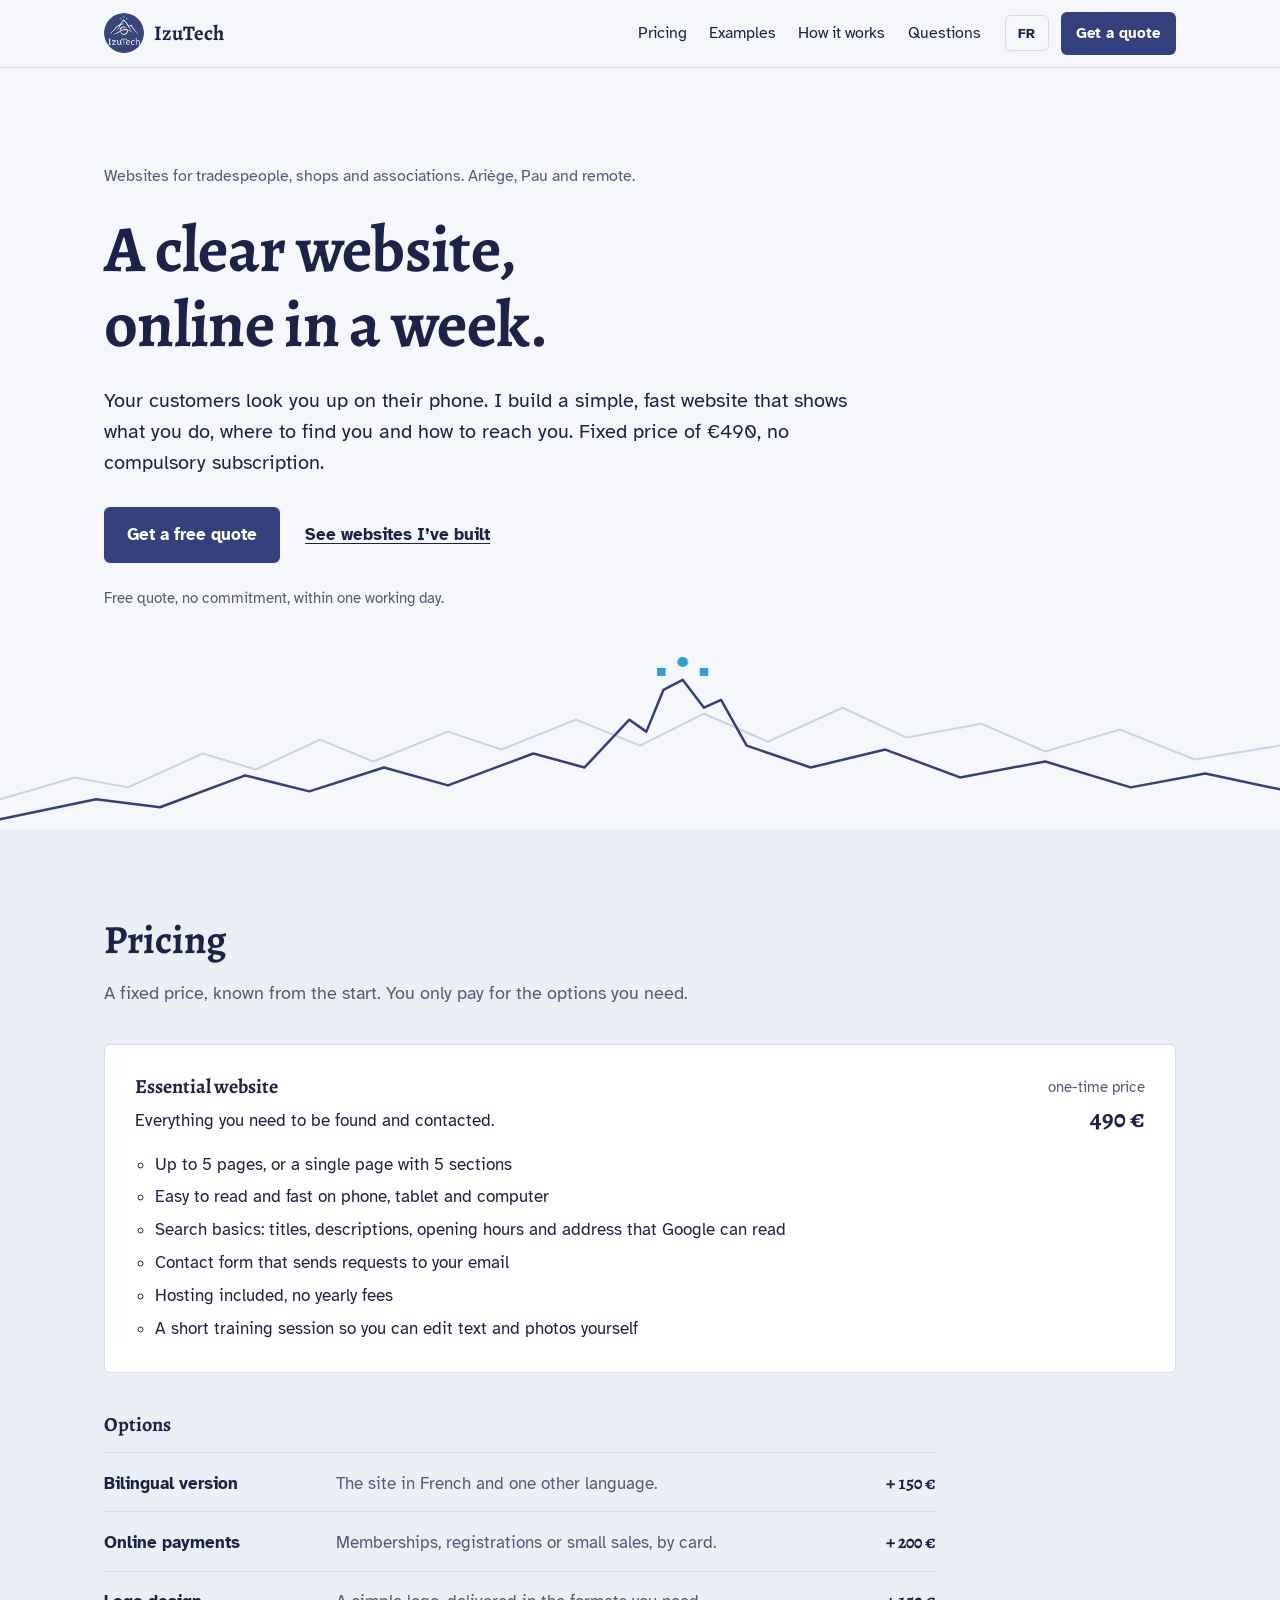
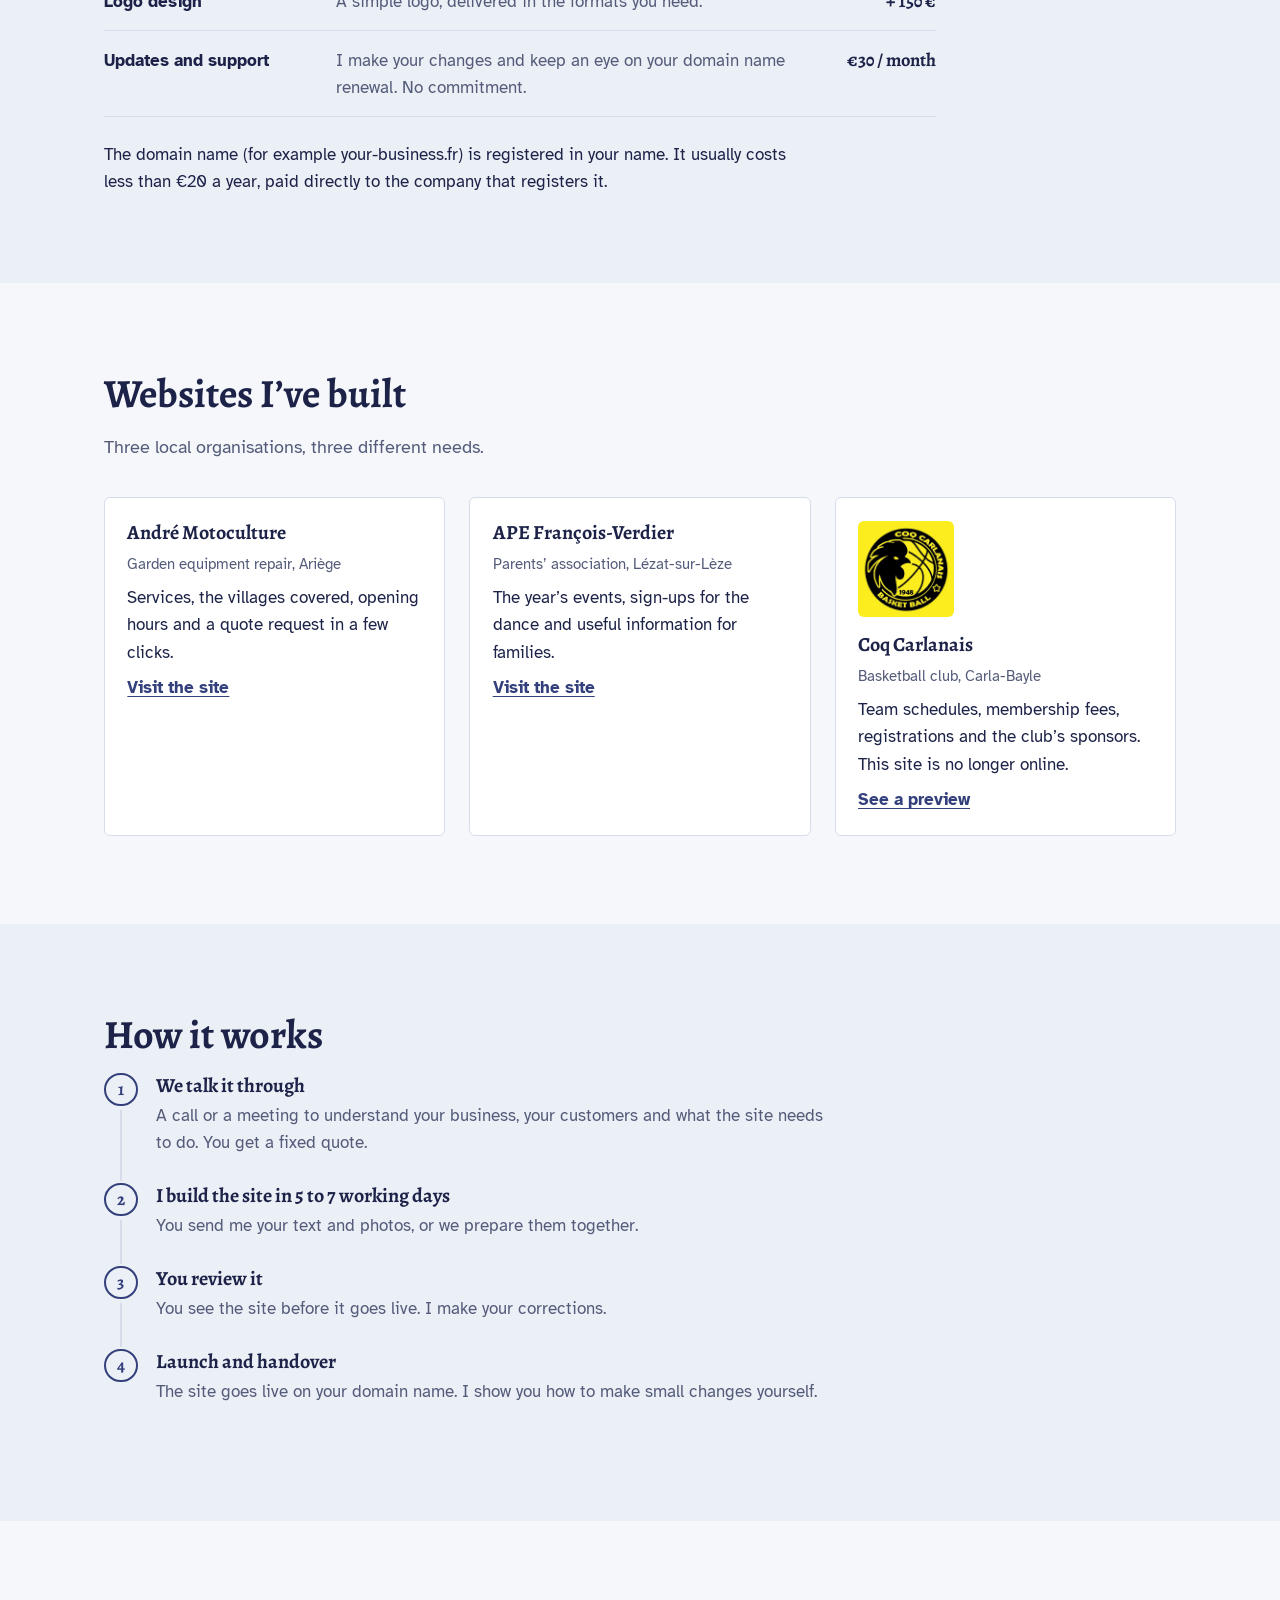
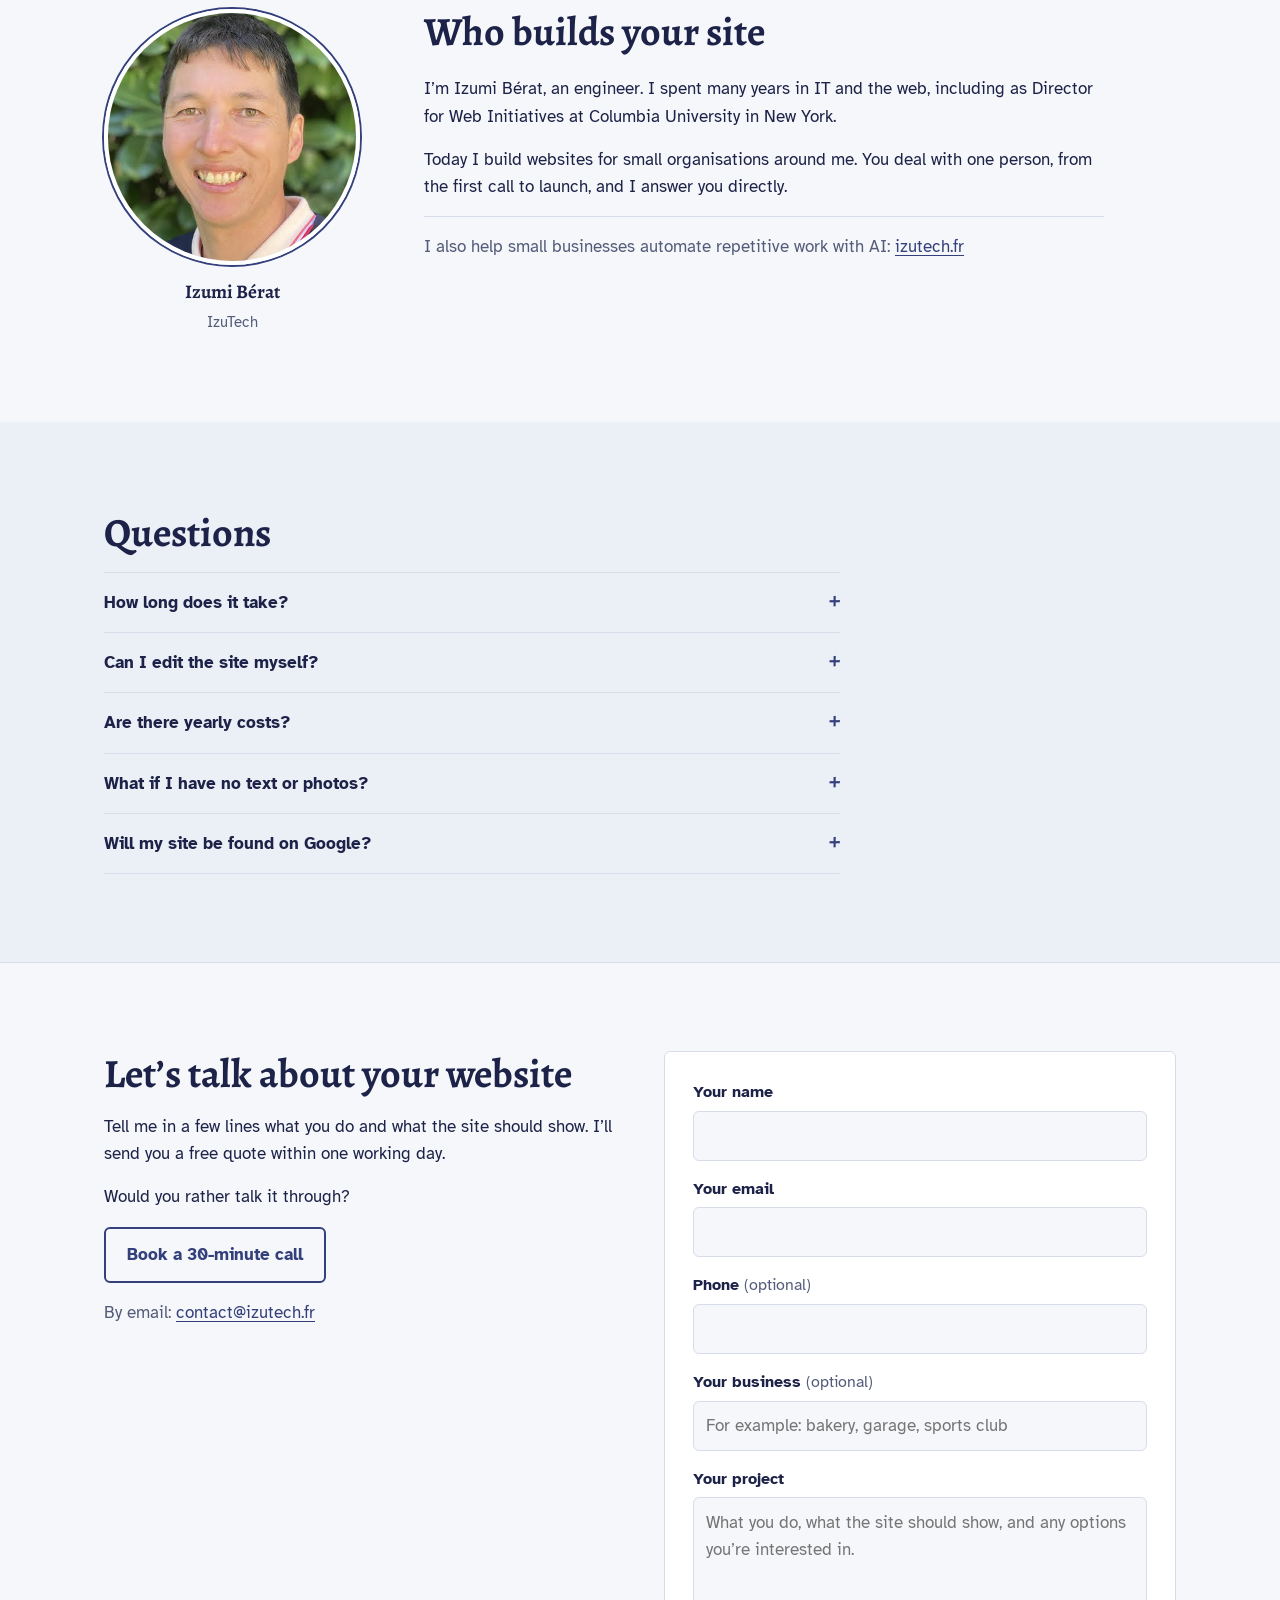
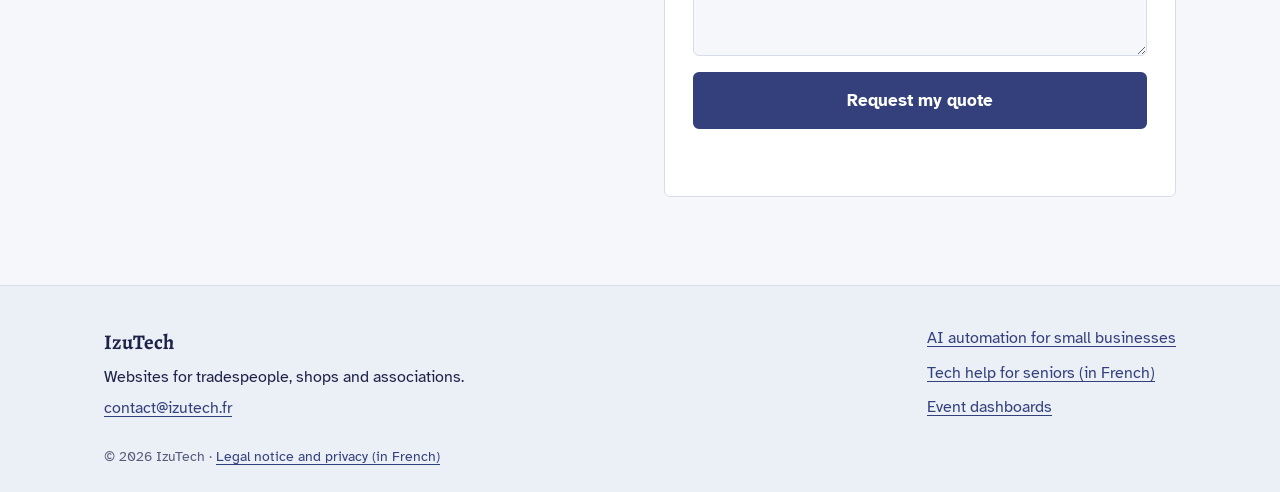
==== commit 8397b398: "Rewrite web.izutech.fr French first, in the same style as izutech.fr - French by default, English vi" ====
--- a/index.html
+++ b/index.html
@@ -1,666 +1,260 @@
 <!DOCTYPE html>
-<html lang="en" xmlns:og="http://ogp.me/ns#">
+<html lang="fr">
 <head>
-    <meta charset="UTF-8">
-    <meta name="viewport" content="width=device-width, initial-scale=1.0">
-    
-    <!-- Primary Meta Tags -->
-    <title>IzuTech - Fast, Affordable Websites for Local Businesses</title>
-    <meta name="description" content="Professional SEO-optimized websites with transparent pricing from €490. Mobile-friendly design, hosting, and maintenance included for French businesses.">
-    <meta name="keywords" content="website development, static website, business website, SEO optimization, French businesses, affordable website">
-    <meta name="author" content="IzuTech">
-    <meta name="robots" content="index, follow, max-snippet:150, max-image-preview:large">
-    
-    <!-- Multilingual SEO & Canonical -->
-    <link rel="alternate" hreflang="en" href="https://web.izutech.fr" />
-    <link rel="alternate" hreflang="fr" href="https://web.izutech.fr?lang=fr" />
-    <link rel="alternate" hreflang="x-default" href="https://web.izutech.fr" />
-    <link rel="canonical" href="https://web.izutech.fr" />
-    
-    <!-- Open Graph Meta Tags -->
-    <meta property="og:title" content="IzuTech - Fast, Affordable Websites for Local Businesses">
-    <meta property="og:description" content="Professional SEO-optimized websites with transparent pricing from €490. Mobile design, hosting, and maintenance included.">
-    <meta property="og:type" content="website">
-    <meta property="og:url" content="https://web.izutech.fr">
-    <meta property="og:image" content="https://web.izutech.fr/photo/IzuTech-logo.png">
-    <meta property="og:image:width" content="1200">
-    <meta property="og:image:height" content="630">
-    <meta property="og:locale" content="en_US">
-    <meta property="og:site_name" content="IzuTech">
-    
-    <!-- Twitter Card -->
-    <meta name="twitter:card" content="summary_large_image">
-    <meta name="twitter:title" content="IzuTech - Fast, Affordable Websites for Local Businesses">
-    <meta name="twitter:description" content="Professional static websites with SEO optimization. Transparent pricing from €490.">
-    <meta name="twitter:image" content="https://web.izutech.fr/photo/IzuTech-logo.png">
-    
-    <!-- Preload & Preconnect for Performance -->
-    <link rel="preconnect" href="https://fonts.googleapis.com">
-    <link rel="preconnect" href="https://fonts.gstatic.com" crossorigin>
-    <link rel="preload" href="https://fonts.googleapis.com/css2?family=Inter:ital,opsz,wght@0,14..32,100..900;1,14..32,100..900&display=swap" as="style" onload="this.onload=null;this.rel='stylesheet'">
-    <noscript><link rel="stylesheet" href="https://fonts.googleapis.com/css2?family=Inter:ital,opsz,wght@0,14..32,100..900;1,14..32,100..900&display=swap"></noscript>
-    
-    <!-- Favicon -->
-    <link rel="icon" type="image/png" href="photo/IzuTech-logo.png">
-    <link rel="apple-touch-icon" href="photo/IzuTech-logo.png">
-    <link rel="icon" type="image/x-icon" href="photo/IzuTech-logo.ico">
-    
-    <!-- Structured Data -->
-    <script type="application/ld+json">
-    {
-        "@context": "https://schema.org",
-        "@type": "ProfessionalService",
-        "name": "IzuTech",
-        "description": "Professional website development services for local businesses",
-        "url": "https://web.izutech.fr",
-        "logo": "https://web.izutech.fr/photo/IzuTech-logo.png",
-        "telephone": "+33-XXXXXXXXX",
-        "address": {
-            "@type": "PostalAddress",
-            "addressCountry": "FR"
-        },
-        "areaServed": "FR",
-        "serviceType": "Website Development",
-        "priceRange": "€€",
-        "offers": {
-            "@type": "Offer",
-            "description": "Essential Website Package",
-            "price": "490",
-            "priceCurrency": "EUR"
-        }
-    }
-    </script>
-
-    <!-- CSS with Preload -->
-    <link rel="preload" href="style.css" as="style" onload="this.onload=null;this.rel='stylesheet'">
-    <noscript><link rel="stylesheet" href="style.css"></noscript>
-    
-    <!-- Inline Critical CSS -->
-    <style>
-        /* Critical above-the-fold styles */
-        .navbar { 
-            position: fixed; 
-            top: 0; 
-            width: 100%; 
-            background: rgba(255, 255, 255, 0.95); 
-            backdrop-filter: blur(10px); 
-            z-index: 1000; 
-            border-bottom: 1px solid #E6EBF0;
-        }
-        .nav-container { 
-            max-width: 1200px; 
-            margin: 0 auto; 
-            padding: 0 1.5rem; 
-            display: flex; 
-            justify-content: space-between; 
-            align-items: center; 
-            height: 80px; 
-        }
-        .hero { 
-            padding: 140px 0 100px; 
-            background: linear-gradient(135deg, #0A2540 0%, #1A365D 100%); 
-            color: white; 
-            position: relative;
-            overflow: hidden;
-        }
-        .hero::before {
-            content: '';
-            position: absolute;
-            top: 0;
-            left: 0;
-            right: 0;
-            bottom: 0;
-            background: url('data:image/svg+xml,<svg xmlns="http://www.w3.org/2000/svg" viewBox="0 0 1000 1000" opacity="0.05"><polygon fill="white" points="0,1000 1000,0 1000,1000"/></svg>') no-repeat bottom right;
-        }
-        .hero-content { 
-            position: relative; 
-            z-index: 1; 
-            text-align: center;
-        }
-        .hero-title { 
-            color: white; 
-            margin-bottom: 1.5rem; 
-            font-size: clamp(2.5rem, 5vw, 3.75rem);
-            font-weight: 600;
-            line-height: 1.2;
-        }
-        .hero-subtitle { 
-            font-size: 1.375rem; 
-            color: rgba(255, 255, 255, 0.85); 
-            max-width: 600px; 
-            margin: 0 auto 3rem; 
-            line-height: 1.6; 
-        }
-        .cta-container { 
-            display: flex; 
-            gap: 1rem; 
-            justify-content: center; 
-            flex-wrap: wrap; 
-        }
-        .btn { 
-            display: inline-flex; 
-            align-items: center; 
-            justify-content: center; 
-            padding: 12px 32px; 
-            border-radius: 8px; 
-            text-decoration: none; 
-            font-weight: 600; 
-            font-size: 1rem; 
-            transition: all 0.3s cubic-bezier(0.4, 0, 0.2, 1); 
-            border: 2px solid transparent; 
-            cursor: pointer; 
-            text-align: center; 
-            gap: 8px; 
-            line-height: 1.4; 
-        }
-        .btn-primary { 
-            background: linear-gradient(135deg, #0066FF 0%, #635BFF 100%); 
-            color: white; 
-            box-shadow: 0 8px 16px rgba(0, 0, 0, 0.08); 
-        }
-        .btn-secondary { 
-            background: rgba(255, 255, 255, 0.1); 
-            color: white; 
-            border-color: rgba(255, 255, 255, 0.3); 
-            backdrop-filter: blur(10px); 
-        }
-        
-        /* Lazy loading styles */
-        img[loading="lazy"] {
-            opacity: 0;
-            transition: opacity 0.3s ease-in-out;
-        }
-        img[loading="lazy"].loaded {
-            opacity: 1;
-        }
-        
-        /* Reduced motion support */
-        @media (prefers-reduced-motion: reduce) {
-            * {
-                animation-duration: 0.01ms !important;
-                animation-iteration-count: 1 !important;
-                transition-duration: 0.01ms !important;
-                scroll-behavior: auto !important;
-            }
-        }
-    </style>
+<meta charset="UTF-8">
+<meta name="viewport" content="width=device-width, initial-scale=1, viewport-fit=cover">
+<title>IzuTech · Sites web pour artisans, commerces et associations</title>
+<meta name="description" content="Un site web clair, rapide et lisible sur téléphone pour votre activité. Prix fixe de 490 €, en ligne en 5 à 7 jours ouvrés. Ariège, Pau et partout en France.">
+<meta name="author" content="IzuTech">
+<meta name="robots" content="index, follow">
+<link rel="canonical" href="https://web.izutech.fr/">
+<link rel="alternate" hreflang="fr" href="https://web.izutech.fr/">
+<link rel="alternate" hreflang="en" href="https://web.izutech.fr/?lang=en">
+<link rel="alternate" hreflang="x-default" href="https://web.izutech.fr/">
+<meta property="og:type" content="website">
+<meta property="og:site_name" content="IzuTech">
+<meta property="og:locale" content="fr_FR">
+<meta property="og:locale:alternate" content="en_US">
+<meta property="og:url" content="https://web.izutech.fr/">
+<meta property="og:title" content="IzuTech · Un site web clair, en ligne en une semaine">
+<meta property="og:description" content="Sites web pour artisans, commerces et associations. Prix fixe de 490 €.">
+<meta property="og:image" content="https://web.izutech.fr/photo/IzuTech-logo.png">
+<meta name="twitter:card" content="summary">
+<link rel="icon" href="photo/IzuTech-logo.ico">
+<link rel="apple-touch-icon" href="photo/IzuTech-logo.png">
+<link rel="preconnect" href="https://fonts.googleapis.com">
+<link rel="preconnect" href="https://fonts.gstatic.com" crossorigin>
+<link rel="stylesheet" href="https://fonts.googleapis.com/css2?family=Alegreya:wght@500;700&family=Atkinson+Hyperlegible:ital,wght@0,400;0,700;1,400&display=swap">
+<link rel="stylesheet" href="styles.css">
+<script type="application/ld+json">
+{
+  "@context": "https://schema.org",
+  "@type": "ProfessionalService",
+  "name": "IzuTech · Sites web",
+  "url": "https://web.izutech.fr/",
+  "logo": "https://web.izutech.fr/photo/IzuTech-logo.png",
+  "email": "contact@izutech.fr",
+  "founder": {"@type": "Person", "name": "Izumi Bérat"},
+  "areaServed": ["Ariège", "Pau", "France"],
+  "address": {"@type": "PostalAddress", "addressLocality": "Pau", "addressCountry": "FR"},
+  "makesOffer": [
+    {"@type": "Offer", "name": "Site essentiel", "price": 490, "priceCurrency": "EUR"},
+    {"@type": "Offer", "name": "Suivi et mises à jour", "price": 30, "priceCurrency": "EUR"}
+  ]
+}
+</script>
 </head>
-<body itemscope itemtype="https://schema.org/WebPage">
-    <!-- Navigation -->
-    <nav class="navbar" role="navigation" aria-label="Main navigation">
-        <div class="nav-container">
-            <a href="#" class="nav-logo" aria-label="IzuTech homepage">
-                <img src="photo/IzuTech-logo.png" alt="IzuTech Web Services - Professional Website Development" width="160" height="40" loading="eager" itemprop="logo">
-            </a>
-            <ul class="nav-menu" role="menubar">
-                <li class="nav-item" role="none"><a href="#services" class="nav-link" role="menuitem" data-i18n="nav.services">What's Included</a></li>
-                <li class="nav-item" role="none"><a href="#pricing" class="nav-link" role="menuitem" data-i18n="nav.pricing">Pricing</a></li>
-                <li class="nav-item" role="none"><a href="#process" class="nav-link" role="menuitem" data-i18n="nav.process">Our Process</a></li>
-                <li class="nav-item" role="none"><a href="#contact" class="nav-link" role="menuitem" data-i18n="nav.contact">Get Started</a></li>
-                <li class="nav-item" role="none">
-                    <select id="language-selector" class="language-selector" aria-label="Select language">
-                        <option value="en">English</option>
-                        <option value="fr">Français</option>
-                    </select>
-                </li>
+<body>
+<a class="skip" href="#main" data-i18n="skip">Aller au contenu</a>
+
+<header class="site-header">
+  <div class="wrap header-row">
+    <a class="brand" href="#top" aria-label="IzuTech, accueil">
+      <img src="photo/IzuTech-logo.png" alt="" width="40" height="40">
+      <span>IzuTech</span>
+    </a>
+    <nav class="nav" aria-label="Navigation principale" data-i18n-aria="navLabel">
+      <a href="#offre" data-i18n="nav.offer">L'offre</a>
+      <a href="#realisations" data-i18n="nav.work">Réalisations</a>
+      <a href="#methode" data-i18n="nav.method">Méthode</a>
+      <a href="#faq" data-i18n="nav.faq">Questions</a>
+    </nav>
+    <div class="header-actions">
+      <button type="button" class="lang" id="lang-toggle" aria-label="Switch to English" data-i18n-aria="langAria">EN</button>
+      <a class="btn btn-small" href="#contact" data-i18n="nav.cta">Demander un devis</a>
+    </div>
+  </div>
+</header>
+
+<main id="main">
+
+  <section class="hero" id="top">
+    <div class="wrap">
+      <p class="hero-kicker" data-i18n="hero.kicker">Sites web pour artisans, commerces et associations. Ariège, Pau et à distance.</p>
+      <h1 data-i18n="hero.title">Un site clair, en ligne en une semaine.</h1>
+      <p class="hero-lead" data-i18n="hero.lead">Vos clients vous cherchent sur leur téléphone. Je crée un site simple et rapide qui montre ce que vous faites, où vous trouver et comment vous joindre. Prix fixe de 490 €, sans abonnement obligatoire.</p>
+      <div class="hero-actions">
+        <a class="btn" href="#contact" data-i18n="hero.cta">Demander un devis gratuit</a>
+        <a class="link-quiet" href="#realisations" data-i18n="hero.secondary">Voir des sites que j'ai créés</a>
+      </div>
+      <p class="hero-note" data-i18n="hero.note">Devis gratuit et sans engagement, sous 24 h ouvrées.</p>
+    </div>
+    <svg class="ridge" viewBox="0 0 1200 180" preserveAspectRatio="none" aria-hidden="true" focusable="false">
+      <path class="ridge-back" d="M0 150 L70 128 L120 138 L190 104 L240 120 L300 90 L350 112 L420 82 L470 100 L540 70 L600 96 L660 64 L720 92 L790 58 L850 88 L920 74 L980 102 L1050 80 L1120 110 L1200 96"/>
+      <path class="ridge-front" d="M0 170 L90 150 L150 158 L230 126 L290 142 L360 118 L420 136 L500 104 L548 118 L590 70 L606 82 L622 40 L640 30 L660 58 L676 50 L700 96 L760 118 L830 100 L900 128 L980 112 L1060 138 L1130 124 L1200 140"/>
+      <circle class="ridge-dot" cx="640" cy="12" r="5"/>
+      <rect class="ridge-dot" x="616" y="18" width="8" height="8"/>
+      <rect class="ridge-dot" x="656" y="18" width="8" height="8"/>
+    </svg>
+  </section>
+
+  <section class="section section-tint" id="offre" aria-labelledby="offre-title">
+    <div class="wrap">
+      <h2 id="offre-title" data-i18n="offer.title">L'offre</h2>
+      <p class="section-lead" data-i18n="offer.lead">Un prix fixe, connu dès le départ. Vous ne payez que les options dont vous avez besoin.</p>
+
+      <ol class="offers">
+        <li class="offer">
+          <div class="offer-body">
+            <h3 data-i18n="offer.main.t">Site essentiel</h3>
+            <p data-i18n="offer.main.d">Tout ce qu'il faut pour être trouvé et contacté.</p>
+            <ul class="included">
+              <li data-i18n="offer.main.i1">Jusqu'à 5 pages, ou une page unique avec 5 sections</li>
+              <li data-i18n="offer.main.i2">Lisible et rapide sur téléphone, tablette et ordinateur</li>
+              <li data-i18n="offer.main.i3">Bases du référencement : titres, descriptions, horaires et adresse lisibles par Google</li>
+              <li data-i18n="offer.main.i4">Formulaire de contact qui vous envoie les demandes par email</li>
+              <li data-i18n="offer.main.i5">Hébergement compris, sans frais annuels</li>
+              <li data-i18n="offer.main.i6">Une courte formation pour modifier vous-même textes et photos</li>
             </ul>
-            <button class="hamburger" aria-label="Toggle navigation menu" aria-expanded="false" aria-controls="nav-menu">
-                <span class="bar"></span>
-                <span class="bar"></span>
-                <span class="bar"></span>
-            </button>
-        </div>
-    </nav>
-
-    <!-- Hero Section -->
-    <section class="hero" role="banner" itemprop="mainContentOfPage">
-        <div class="container">
-            <div class="hero-content">
-                <h1 class="hero-title" data-i18n="hero.title" itemprop="headline">A Website That Works as Hard as You Do</h1>
-                <p class="hero-subtitle" data-i18n="hero.subtitle" itemprop="description">Get a beautiful, fast, and SEO-optimized website designed to attract new customers. All for a simple, one-time fee from €490.</p>
-                <div class="cta-container">
-                    <a href="https://calendly.com/izutech-fr/30min" target="_blank" class="btn btn-primary" data-i18n="hero.cta" rel="noopener" aria-label="Schedule a free consultation">Free Consultation</a>
-                    <a href="#pricing" class="btn btn-secondary" data-i18n="hero.secondary" aria-label="View our pricing plans">See Plans & Pricing</a>
-                </div>
-                
-            </div>
-        </div>
-    </section>
-
-    <!-- Services Section -->
-    <section id="services" class="services" role="region" aria-labelledby="services-heading">
-        <div class="container">
-            <h2 class="section-title" id="services-heading" data-i18n="services.title">Everything You Need to Get Online</h2>
-            <div class="services-grid">
-                <div class="service-card" itemscope itemtype="https://schema.org/Service">
-                    <div class="service-icon" aria-hidden="true">🚀</div>
-                    <h3 data-i18n="services.feature1.title" itemprop="name">Blazing Fast & Mobile-Ready</h3>
-                    <p data-i18n="services.feature1.description" itemprop="description">Lightning-fast loading speeds and a flawless experience on any device.</p>
-                </div>
-                <div class="service-card" itemscope itemtype="https://schema.org/Service">
-                    <div class="service-icon" aria-hidden="true">🔍</div>
-                    <h3 data-i18n="services.feature2.title" itemprop="name">Built-In SEO</h3>
-                    <p data-i18n="services.feature2.description" itemprop="description">Get found on Google from day one with our comprehensive on-page and local SEO setup.</p>
-                </div>
-                <div class="service-card" itemscope itemtype="https://schema.org/Service">
-                    <div class="service-icon" aria-hidden="true">🎨</div>
-                    <h3 data-i18n="services.feature3.title" itemprop="name">Professional, Custom Design</h3>
-                    <p data-i18n="services.feature3.description" itemprop="description">A unique, modern website that builds trust and reflects your brand's quality.</p>
-                </div>
-                <div class="service-card" itemscope itemtype="https://schema.org/Service">
-                    <div class="service-icon" aria-hidden="true">📧</div>
-                    <h3 data-i18n="services.feature4.title" itemprop="name">Direct Lead Capture</h3>
-                    <p data-i18n="services.feature4.description" itemprop="description">Working contact forms that deliver customer inquiries straight to your inbox.</p>
-                </div>
-            </div>
-        </div>
-    </section>
-
-    <!-- Pricing Section -->
-    <section id="pricing" class="pricing" role="region" aria-labelledby="pricing-heading">
-        <div class="container">
-            <h2 class="section-title" id="pricing-heading" data-i18n="pricing.title">Simple, All-Inclusive Pricing</h2>
-            <div class="pricing-grid">
-                <!-- Basic Package -->
-                <div class="pricing-card featured" itemscope itemtype="https://schema.org/Offer">
-                    <div class="pricing-badge" data-i18n="pricing.mostPopular">Most Popular</div>
-                    <h3 data-i18n="pricing.basic.title" itemprop="name">Essential Website</h3>
-                    <div class="price" itemprop="price" content="490">€490</div>
-                    <p class="price-description" data-i18n="pricing.basic.description" itemprop="description">One-time fee. No hidden costs.</p>
-                    
-                    <ul class="features-list">
-                        <li data-i18n="pricing.basic.features.0">Up to 5 pages (or sections for one-page sites)</li>
-                        <li data-i18n="pricing.basic.features.1">100% Mobile-Responsive Design</li>
-                        <li data-i18n="pricing.basic.features.2">Complete On-Page SEO Foundation</li>
-                        <li data-i18n="pricing.basic.features.3">Integrated Contact Form</li>
-                        <li data-i18n="pricing.basic.features.4">Secure Hosting Included</li>
-                        <li data-i18n="pricing.basic.features.5">Basic Handover Training</li>
-                    </ul>
-                    
-                    <a href="#contact" class="btn btn-primary" data-i18n="pricing.cta" aria-label="Start your Essential Website project">Start Your Project</a>
-                </div>
-
-                <!-- Add-ons -->
-                <div class="pricing-card">
-                    <h3 data-i18n="pricing.addons.title">Enhance Your Site</h3>
-                    <div class="addons-list">
-                        <div class="addon-item">
-                            <span data-i18n="pricing.addons.multilingual">Multilingual (Bilingual) Version</span>
-                            <span class="addon-price">+€150</span>
-                        </div>
-                        <div class="addon-item">
-                            <span data-i18n="pricing.addons.payment">Online Payment System</span>
-                            <span class="addon-price">+€200</span>
-                        </div>
-                        <div class="addon-item">
-                            <span data-i18n="pricing.addons.logo">Professional Logo Design</span>
-                            <span class="addon-price">+€150</span>
-                        </div>
-                        <div class="addon-item">
-                            <span data-i18n="pricing.addons.maintenance">Ongoing Care & Support</span>
-                            <span class="addon-price">+€30/month</span>
-                        </div>
-                    </div>
-                </div>
-            </div>
-        </div>
-    </section>
-
-    <!-- Process Section -->
-    <section id="process" class="process" role="region" aria-labelledby="process-heading">
-        <div class="container">
-            <h2 class="section-title" id="process-heading" data-i18n="process.title">Get Online in 4 Simple Steps</h2>
-            <div class="process-steps">
-                <div class="step" itemscope itemtype="https://schema.org/HowToStep">
-                    <div class="step-number">1</div>
-                    <h3 data-i18n="process.step1.title" itemprop="name">Discovery & Plan</h3>
-                    <p data-i18n="process.step1.description" itemprop="text">We hop on a call to understand your business and goals.</p>
-                </div>
-                <div class="step" itemscope itemtype="https://schema.org/HowToStep">
-                    <div class="step-number">2</div>
-                    <h3 data-i18n="process.step2.title" itemprop="name">Design & Build</h3>
-                    <p data-i18n="process.step2.description" itemprop="text">Your website is crafted and developed within 5-7 business days.</p>
-                </div>
-                <div class="step" itemscope itemtype="https://schema.org/HowToStep">
-                    <div class="step-number">3</div>
-                    <h3 data-i18n="process.step3.title" itemprop="name">Review & Revise</h3>
-                    <p data-i18n="process.step3.description" itemprop="text">You preview the site and we refine it based on your feedback.</p>
-                </div>
-                <div class="step" itemscope itemtype="https://schema.org/HowToStep">
-                    <div class="step-number">4</div>
-                    <h3 data-i18n="process.step4.title" itemprop="name">Launch & Support</h3>
-                    <p data-i18n="process.step4.description" itemprop="text">We go live and provide training so you can manage your new site.</p>
-                </div>
-            </div>
-        </div>
-    </section>
-
-    <!-- Portfolio Section -->
-    <section id="portfolio" class="portfolio" role="region" aria-labelledby="portfolio-heading">
-        <div class="container">
-            <h2 class="section-title" id="portfolio-heading" data-i18n="portfolio.title">Our Recent Work</h2>
-            <p class="portfolio-subtitle" data-i18n="portfolio.subtitle">See how we've helped local businesses and organizations establish their online presence</p>
-            
-            <div class="portfolio-grid">
-                <!-- Coq Carlanais Project - Basketball Club -->
-                <div class="portfolio-card" itemscope itemtype="https://schema.org/CreativeWork">
-                    <div class="portfolio-image">
-                        <img src="photo/portfolio/coq-carlanais-logo.jpg" alt="Coq Carlanais - Club de Basket du Carla Bayle website showcase" loading="lazy" itemprop="image">
-                        <div class="portfolio-overlay">
-                            <a href="photo/portfolio/coq-carlanais-apercu.jpg" target="_blank" class="portfolio-link" rel="noopener" data-i18n="portfolio.viewPreview">See a Preview</a>
-                        </div>
-                    </div>
-                    <div class="portfolio-content">
-                        <h3 data-i18n="portfolio.project1.title" itemprop="name">Coq Carlanais</h3>
-                        <p class="portfolio-category" data-i18n="portfolio.project1.category">Basketball Club</p>
-                        <p class="portfolio-note" data-i18n="portfolio.project1.note">This site is no longer online. You can still see a preview of it.</p>
-                        <p data-i18n="portfolio.project1.description" itemprop="description">A comprehensive website for a local basketball club featuring team schedules, registration forms, sponsorship programs, and event management.</p>
-                        <div class="portfolio-features">
-                            <span class="feature-tag" data-i18n="portfolio.features.responsive">Mobile-First</span>
-                            <span class="feature-tag" data-i18n="portfolio.features.seo">SEO Optimized</span>
-                            <span class="feature-tag" data-i18n="portfolio.features.forms">Contact Forms</span>
-                            <span class="feature-tag" data-i18n="portfolio.features.events">Event Management</span>
-                        </div>
-                    </div>
-                </div>
-    
-                <!-- André Motoculture Project -->
-                <div class="portfolio-card" itemscope itemtype="https://schema.org/CreativeWork">
-                    <div class="portfolio-image">
-                        <img src="https://andremotoculture09.fr/logo-andre.png" alt="André Motoculture - Services de Jardinage website showcase" loading="lazy" itemprop="image">
-                        <div class="portfolio-overlay">
-                            <a href="https://andremotoculture09.fr" target="_blank" class="portfolio-link" rel="noopener" data-i18n="portfolio.visitSite" itemprop="url">Visit Site</a>
-                        </div>
-                    </div>
-                    <div class="portfolio-content">
-                        <h3 data-i18n="portfolio.project2.title" itemprop="name">André Motoculture</h3>
-                        <p class="portfolio-category" data-i18n="portfolio.project2.category">Gardening Repair Services</p>
-                        <p data-i18n="portfolio.project2.description" itemprop="description">A professional website for gardening repair services, showcasing their expertise, service areas, and contact information.</p>
-                        <div class="portfolio-features">
-                            <span class="feature-tag" data-i18n="portfolio.features.responsive">Mobile-First</span>
-                            <span class="feature-tag" data-i18n="portfolio.features.seo">SEO Optimized</span>
-                            <span class="feature-tag" data-i18n="portfolio.features.forms">Contact Forms</span>
-                            <span class="feature-tag" data-i18n="portfolio.features.quote">Quote Requests</span>
-                        </div>
-                    </div>
-                </div>
-    
-                <!-- APE François-Verdier Project - NEW ADDITION -->
-                <div class="portfolio-card" itemscope itemtype="https://schema.org/CreativeWork">
-                    <div class="portfolio-image">
-                        <img src="https://apecollegehappy.fr/images/logo.png" alt="APE François-Verdier - Association de Parents d'Élèves website showcase" loading="lazy" itemprop="image">
-                        <div class="portfolio-overlay">
-                            <a href="https://apecollegehappy.fr" target="_blank" class="portfolio-link" rel="noopener" data-i18n="portfolio.visitSite" itemprop="url">Visit Site</a>
-                        </div>
-                    </div>
-                    <div class="portfolio-content">
-                        <h3 data-i18n="portfolio.project3.title" itemprop="name">APE François-Verdier</h3>
-                        <p class="portfolio-category" data-i18n="portfolio.project3.category">Parents Association</p>
-                        <p data-i18n="portfolio.project3.description" itemprop="description">A comprehensive website for a middle school parents' association featuring event management, winter ball registrations, resources for parents, and communication tools.</p>
-                        <div class="portfolio-features">
-                            <span class="feature-tag" data-i18n="portfolio.features.responsive">Mobile-First</span>
-                            <span class="feature-tag" data-i18n="portfolio.features.seo">SEO Optimized</span>
-                            <span class="feature-tag" data-i18n="portfolio.features.forms">Contact Forms</span>
-                            <span class="feature-tag" data-i18n="portfolio.features.events">Event Management</span>
-                            <span class="feature-tag" data-i18n="portfolio.features.registration">Registration Systems</span>
-                        </div>
-                    </div>
-                </div>
-            </div>
-    
-            <!-- Portfolio CTA -->
-            <div class="portfolio-cta">
-                <h3 data-i18n="portfolio.cta.title">Ready to Build Your Success Story?</h3>
-                <p data-i18n="portfolio.cta.subtitle">Let's create a website that showcases your business and drives results</p>
-                <div class="cta-container">
-                    <a href="#contact" class="btn btn-primary" data-i18n="portfolio.cta.primary">Start Your Project</a>
-                    <a href="https://calendly.com/izutech-fr/30min" target="_blank" class="btn btn-secondary" data-i18n="portfolio.cta.secondary" rel="noopener">Book a Free Consultation</a>
-                </div>
-            </div>
-        </div>
-    </section>
-
-    <!-- Contact Section -->
-    <section id="contact" class="contact" role="region" aria-labelledby="contact-heading">
-        <div class="container">
-            <h2 class="section-title" id="contact-heading" data-i18n="contact.title">Ready for Your New Website?</h2>
-            <div class="contact-grid">
-                <!-- Trust Section - Mobile First -->
-                <div class="trust-section-mobile">
-                    <h3 data-i18n="contact.trust.title">Why Choose IzuTech</h3>
-                    <div class="trust-points-mobile">
-                        <div class="trust-point-mobile">
-                            <div class="trust-icon" aria-hidden="true">🚀</div>
-                            <h4 data-i18n="contact.trust.points.0.title">Fast Turnaround</h4>
-                            <p data-i18n="contact.trust.points.0.mobileText">5-7 Day Launch</p>
-                        </div>
-                        <div class="trust-point-mobile">
-                            <div class="trust-icon" aria-hidden="true">💰</div>
-                            <h4 data-i18n="contact.trust.points.1.title">No Surprise Fees</h4>
-                            <p data-i18n="contact.trust.points.1.mobileText">All-Inclusive Price</p>
-                        </div>
-                        <div class="trust-point-mobile">
-                            <div class="trust-icon" aria-hidden="true">💬</div>
-                            <h4 data-i18n="contact.trust.points.2.title">Quick Response Guarantee</h4>
-                            <p data-i18n="contact.trust.points.2.mobileText">24h Response</p>
-                        </div>
-                        <div class="trust-point-mobile">
-                            <div class="trust-icon" aria-hidden="true">📱</div>
-                            <h4 data-i18n="contact.trust.points.3.title">Mobile-First Expert</h4>
-                            <p data-i18n="contact.trust.points.3.mobileText">Mobile-First</p>
-                        </div>
-                    </div>
-                </div>
-                
-                <!-- Contact Options - Shows first on mobile -->
-                <div class="contact-options">
-                    <div class="contact-option-card">
-                        <div class="option-icon" aria-hidden="true">📧</div>
-                        <h3 data-i18n="contact.options.form.title">Get a detailed quote</h3>
-                        <p data-i18n="contact.options.form.description">Share your project details and we'll send you a personalized quote within 24 hours.</p>
-                        <div class="option-actions">
-                            <button class="btn btn-primary show-form-btn" data-i18n="contact.options.form.button" aria-haspopup="true" aria-expanded="false">Request Your Quote</button>
-                        </div>
-                    </div>
-                    
-                    <div class="contact-option-card">
-                        <div class="option-icon" aria-hidden="true">📞</div>
-                        <h3 data-i18n="contact.options.call.title">Quick 30-min call</h3>
-                        <p data-i18n="contact.options.call.description">A free, no-obligation call to discuss your needs and get immediate answers.</p>
-                        <div class="option-actions">
-                            <a href="https://calendly.com/izutech-fr/30min" target="_blank" class="btn btn-secondary" data-i18n="contact.options.call.button" rel="noopener">Schedule a Call</a>
-                        </div>
-                    </div>
-                    
-                    <div class="contact-option-card">
-                        <div class="option-icon" aria-hidden="true">✉️</div>
-                        <h3 data-i18n="contact.options.email.title">Send us an email</h3>
-                        <p data-i18n="contact.options.email.description">Prefer email? Send us your requirements and we'll get back to you promptly.</p>
-                        <div class="option-actions">
-                            <a href="mailto:contact@izutech.fr" class="btn btn-card email-direct-btn">
-                                <span>contact@izutech.fr</span>
-                            </a>
-                        </div>
-                    </div>
-                </div>
-
-                <!-- Contact Form & Trust Section -->
-                <div class="contact-form-and-trust">
-                    <!-- Contact Form -->
-                    <div class="contact-form-container">
-                        <div class="form-header">
-                            <h3 data-i18n="contact.form.title">Tell Us About Your Project</h3>
-                            <button class="back-to-options btn btn-text" data-i18n="contact.form.back">← Back to contact options</button>
-                        </div>
-                        
-                        <div class="contact-form">
-                            <form id="lead-form" action="https://formspree.io/f/mgvndjvo" method="POST" itemscope itemtype="https://schema.org/ContactPoint">
-                                <div class="form-group">
-                                    <label for="name" data-i18n="contact.form.name">Your Name *</label>
-                                    <input type="text" id="name" name="name" required itemprop="name">
-                                </div>
-                                
-                                <div class="form-group">
-                                    <label for="email" data-i18n="contact.form.email">Your Email *</label>
-                                    <input type="email" id="email" name="email" required itemprop="email">
-                                </div>
-                    
-                                <div class="form-group">
-                                    <label for="phone" data-i18n="contact.form.phone">Phone Number (Optional)</label>
-                                    <input type="tel" id="phone" name="phone" placeholder="+33 1 23 45 67 89" itemprop="telephone">
-                                </div>
-                                
-                                <div class="form-group">
-                                    <label for="business" data-i18n="contact.form.business">Your Business Type</label>
-                                    <input type="text" id="business" name="business" data-i18n-placeholder="contact.form.businessPlaceholder" placeholder="e.g., Restaurant, Salon, Local Shop" itemprop="description">
-                                </div>
-                                
-                                <div class="form-group">
-                                    <label for="message" data-i18n="contact.form.message">Your Project Details *</label>
-                                    <textarea id="message" name="message" rows="4" required data-i18n-placeholder="contact.form.messagePlaceholder" placeholder="Tell us about your business, what you'd like to achieve with your website, and any specific features you need (online payments, booking, multilingual, etc.)" itemprop="description"></textarea>
-                                </div>
-                                
-                                <!-- Add-ons guidance -->
-                                <div class="addons-guidance">
-                                    <p><strong data-i18n="contact.addonsGuidance.title">Popular add-ons to mention:</strong></p>
-                                    <div class="addons-tags">
-                                        <span class="addon-tag" data-i18n="contact.addonsGuidance.onlinePayments">Online Payments</span>
-                                        <span class="addon-tag" data-i18n="contact.addonsGuidance.bookingSystem">Booking System</span>
-                                        <span class="addon-tag" data-i18n="contact.addonsGuidance.multilingual">Multilingual</span>
-                                        <span class="addon-tag" data-i18n="contact.addonsGuidance.professionalLogo">Professional Logo</span>
-                                        <span class="addon-tag" data-i18n="contact.addonsGuidance.ongoingSupport">Ongoing Support</span>
-                                    </div>
-                                </div>
-                                
-                                <button type="submit" class="btn btn-primary" data-i18n="contact.form.submit">
-                                    <span class="btn-text">Get My Free Quote</span>
-                                    <span class="btn-loading" style="display: none;">Sending...</span>
-                                </button>
-                            </form>
-                        </div>
-                    
-                        <!-- Success Message -->
-                        <div id="form-success" class="form-success-message" style="display: none;">
-                            <div class="success-icon" aria-hidden="true">✓</div>
-                            <h3 data-i18n="contact.success.title">Thank You!</h3>
-                            <p data-i18n="contact.success.message">We've received your request. We're reviewing it and will send your personalized quote within 24 hours.</p>
-                            <button onclick="resetForm()" class="btn btn-secondary" data-i18n="contact.success.button">Submit Another Request</button>
-                        </div>
-                    </div>
-
-
-                    <!-- Trust Section - Desktop -->
-                    <div class="trust-section">
-                        <h3 data-i18n="contact.trust.title">Why Choose IzuTech</h3>
-                        
-                        <div class="trust-points">
-                            <div class="trust-point">
-                                <div class="trust-icon" aria-hidden="true">🚀</div>
-                                <div class="trust-content">
-                                    <h4 data-i18n="contact.trust.points.0.title">Fast Turnaround</h4>
-                                    <p data-i18n="contact.trust.points.0.text">Your website ready to go in 5-7 business days</p>
-                                </div>
-                            </div>
-                            
-                            <div class="trust-point">
-                                <div class="trust-icon" aria-hidden="true">💰</div>
-                                <div class="trust-content">
-                                    <h4 data-i18n="contact.trust.points.1.title">No Surprise Fees</h4>
-                                    <p data-i18n="contact.trust.points.1.text">One transparent, all-inclusive price from €490</p>
-                                </div>
-                            </div>
-                            
-                            <div class="trust-point">
-                                <div class="trust-icon" aria-hidden="true">💬</div>
-                                <div class="trust-content">
-                                    <h4 data-i18n="contact.trust.points.2.title">Quick Response Guarantee</h4>
-                                    <p data-i18n="contact.trust.points.2.text">We answer all inquiries within one business day</p>
-                                </div>
-                            </div>
-                            
-                            <div class="trust-point">
-                                <div class="trust-icon" aria-hidden="true">📱</div>
-                                <div class="trust-content">
-                                    <h4 data-i18n="contact.trust.points.3.title">Mobile-First Expert</h4>
-                                    <p data-i18n="contact.trust.points.3.text">Websites designed for the way people browse today</p>
-                                </div>
-                            </div>
-                        </div>
-                        
-                        <!-- Additional trust element -->
-                        <div class="trust-footer">
-                            <div class="guarantee-badge">
-                                <span class="badge-icon" aria-hidden="true">✅</span>
-                                <span class="badge-text" data-i18n="contact.trust.guarantee">Free Consultation & Fixed-Price Quote</span>
-                            </div>
-                        </div>
-                    </div>
-                </div>
-            </div>
-        </div>
-    </section>
-    
-    <!-- FAQ Section -->
-    <section class="faq" role="region" aria-labelledby="faq-heading">
-        <div class="container">
-            <h2 class="section-title" id="faq-heading" data-i18n="faq.title">Frequently Asked Questions</h2>
-            <div class="faq-grid">
-                <div class="faq-item" itemscope itemtype="https://schema.org/Question">
-                    <h3 data-i18n="faq.q1" itemprop="name">How long until my website is live?</h3>
-                    <p data-i18n="faq.a1" itemprop="suggestedAnswer" itemscope itemtype="https://schema.org/Answer">Most of our websites are completed and launched within 5-7 business days after the project kick-off.</p>
-                </div>
-                <div class="faq-item" itemscope itemtype="https://schema.org/Question">
-                    <h3 data-i18n="faq.q2" itemprop="name">What about updates and support after launch?</h3>
-                    <p data-i18n="faq.a2" itemprop="suggestedAnswer" itemscope itemtype="https://schema.org/Answer">Yes, we offer optional monthly care plans for content updates, technical support, and peace of mind.</p>
-                </div>
-                <div class="faq-item" itemscope itemtype="https://schema.org/Question">
-                    <h3 data-i18n="faq.q3" itemprop="name">Can I edit the website myself?</h3>
-                    <p data-i18n="faq.a3" itemprop="suggestedAnswer" itemscope itemtype="https://schema.org/Answer">We provide training for basic text and image updates. For more complex changes, our care plan saves you time and ensures it's done right.</p>
-                </div>
-            </div>
-        </div>
-    </section>
-
-    <!-- Footer -->
-    <footer class="footer" role="contentinfo" itemscope itemtype="https://schema.org/WPFooter">
-        <div class="container">
-            <!-- Business Ecosystem Section -->
-            <div class="footer-businesses" role="complementary" aria-labelledby="businesses-title">
-                <h4 id="businesses-title" class="footer-section-title" data-i18n="footer.businesses.title">Discover Our Ecosystem</h4>
-                <div class="businesses-grid" role="list" aria-label="Our business portfolio">
-                    
-                    <div class="business-card" role="listitem" itemscope itemtype="https://schema.org/Organization">
-                        <div class="business-icon" aria-hidden="true">🤖</div>
-                        <h5 data-i18n="footer.businesses.ai.title" itemprop="name">AI Solutions</h5>
-                        <p data-i18n="footer.businesses.ai.description" itemprop="description">Practical AI automation for your business</p>
-                        <a href="https://izutech.fr/" target="_blank" rel="noopener" class="business-link" data-i18n="footer.businesses.cta" itemprop="url">Explore →</a>
-                    </div>
-                    
-                    <div class="business-card" role="listitem" itemscope itemtype="https://schema.org/Organization">
-                        <div class="business-icon" aria-hidden="true">📊</div>
-                        <h5 data-i18n="footer.businesses.events.title" itemprop="name">Event Dashboards</h5>
-                        <p data-i18n="footer.businesses.events.description" itemprop="description">Real-time analytics for your events</p>
-                        <a href="https://events.izutech.fr/" target="_blank" rel="noopener" class="business-link" data-i18n="footer.businesses.cta" itemprop="url">Explore →</a>
-                    </div>
-                </div>
-            </div>
-
-            <!-- Centered Brand Footer -->
-            <div class="footer-brand-centered">
-                <div class="container">
-                    <div class="footer-logo">
-                        <img src="photo/IzuTech-logo.png" alt="IzuTech - Professional Websites for Businesses" width="120" height="30" itemprop="logo" loading="lazy">
-                    </div>
-                    <p class="footer-tagline" data-i18n="footer.tagline">Accelerating Business Digital Transformation with AI</p>
-                    <div class="footer-legal">
-                        <p class="footer-copyright" data-i18n="footer.copyright" itemprop="copyrightYear">© 2026 IzuTech. All rights reserved.</p>
-                        <p class="footer-privacy" data-i18n="footer.privacy" itemprop="description">Your data is processed in compliance with GDPR and secured.</p>
-                        <p class="footer-privacy"><a href="mentions-legales.html" data-i18n="footer.legal">Legal notice and privacy (in French)</a></p>
-                    </div>
-                </div>
-            </div>
-        </div>
-    </footer>
-    <script src="script.js" defer></script>
+          </div>
+          <p class="price"><span data-i18n="offer.once">prix unique</span> <strong>490 €</strong></p>
+        </li>
+      </ol>
+
+      <h3 class="options-title" data-i18n="offer.optionsTitle">Options</h3>
+      <dl class="options">
+        <div><dt data-i18n="offer.o1.t">Version bilingue</dt><dd data-i18n="offer.o1.d">Le site en français et dans une autre langue.</dd><dd class="opt-price">+ 150 €</dd></div>
+        <div><dt data-i18n="offer.o2.t">Paiement en ligne</dt><dd data-i18n="offer.o2.d">Adhésions, inscriptions ou petites ventes, par carte.</dd><dd class="opt-price">+ 200 €</dd></div>
+        <div><dt data-i18n="offer.o3.t">Création de logo</dt><dd data-i18n="offer.o3.d">Un logo simple, livré dans les formats utiles.</dd><dd class="opt-price">+ 150 €</dd></div>
+        <div><dt data-i18n="offer.o4.t">Suivi et mises à jour</dt><dd data-i18n="offer.o4.d">Je fais vos modifications et je veille au renouvellement de votre nom de domaine. Sans engagement.</dd><dd class="opt-price"><span data-i18n="offer.perMonth">30 € / mois</span></dd></div>
+      </dl>
+      <p class="offers-foot" data-i18n="offer.domain">Le nom de domaine (par exemple votre-entreprise.fr) est enregistré à votre nom. Il coûte en général moins de 20 € par an, payés directement à l'organisme qui l'enregistre.</p>
+    </div>
+  </section>
+
+  <section class="section" id="realisations" aria-labelledby="realisations-title">
+    <div class="wrap">
+      <h2 id="realisations-title" data-i18n="work.title">Des sites que j'ai créés</h2>
+      <p class="section-lead" data-i18n="work.lead">Trois structures locales, trois besoins différents.</p>
+      <div class="work">
+        <article class="work-item">
+          <img src="https://andremotoculture09.fr/logo-andre.png" alt="Logo André Motoculture" width="96" height="96" loading="lazy" onerror="this.hidden=true">
+          <div>
+            <h3>André Motoculture</h3>
+            <p class="work-kind" data-i18n="work.w1.kind">Réparation de matériel de jardin, Ariège</p>
+            <p data-i18n="work.w1.d">Les services, les communes desservies, les horaires et une demande de devis en quelques clics.</p>
+            <p><a href="https://andremotoculture09.fr/" target="_blank" rel="noopener" data-i18n="work.visit">Voir le site</a></p>
+          </div>
+        </article>
+        <article class="work-item">
+          <img src="https://apecollegehappy.fr/images/logo.png" alt="Logo APE François-Verdier" width="96" height="96" loading="lazy" onerror="this.hidden=true">
+          <div>
+            <h3>APE François-Verdier</h3>
+            <p class="work-kind" data-i18n="work.w2.kind">Association de parents d'élèves, Lézat-sur-Lèze</p>
+            <p data-i18n="work.w2.d">Les événements de l'année, les inscriptions au bal et les informations utiles aux familles.</p>
+            <p><a href="https://apecollegehappy.fr/" target="_blank" rel="noopener" data-i18n="work.visit">Voir le site</a></p>
+          </div>
+        </article>
+        <article class="work-item">
+          <img src="photo/portfolio/coq-carlanais-logo.jpg" alt="Logo Coq Carlanais" width="96" height="96" loading="lazy">
+          <div>
+            <h3>Coq Carlanais</h3>
+            <p class="work-kind" data-i18n="work.w3.kind">Club de basket, Carla-Bayle</p>
+            <p data-i18n="work.w3.d">Le planning des équipes, les tarifs des licences, les inscriptions et les partenaires du club. Ce site n'est plus en ligne.</p>
+            <p><a href="photo/portfolio/coq-carlanais-apercu.jpg" target="_blank" rel="noopener" data-i18n="work.preview">Voir un aperçu</a></p>
+          </div>
+        </article>
+      </div>
+    </div>
+  </section>
+
+  <section class="section section-tint" id="methode" aria-labelledby="methode-title">
+    <div class="wrap">
+      <h2 id="methode-title" data-i18n="method.title">Comment ça se passe</h2>
+      <ol class="steps">
+        <li><h3 data-i18n="method.s1.t">On fait le point</h3><p data-i18n="method.s1.d">Un appel ou un rendez-vous pour comprendre votre activité, vos clients et ce que le site doit faire. Vous recevez un devis fixe.</p></li>
+        <li><h3 data-i18n="method.s2.t">Je crée le site, en 5 à 7 jours ouvrés</h3><p data-i18n="method.s2.d">Vous m'envoyez vos textes et photos, ou on les prépare ensemble.</p></li>
+        <li><h3 data-i18n="method.s3.t">Vous relisez</h3><p data-i18n="method.s3.d">Vous voyez le site avant sa mise en ligne. J'intègre vos corrections.</p></li>
+        <li><h3 data-i18n="method.s4.t">Mise en ligne et prise en main</h3><p data-i18n="method.s4.d">Le site est en ligne sur votre nom de domaine. Je vous montre comment faire les petites modifications vous-même.</p></li>
+      </ol>
+    </div>
+  </section>
+
+  <section class="section" id="apropos" aria-labelledby="apropos-title">
+    <div class="wrap about">
+      <figure class="portrait">
+        <img src="photo/izumi-berat.jpg" alt="Portrait d'Izumi Bérat" data-i18n-alt="about.photoAlt" width="480" height="480" loading="lazy">
+        <figcaption><strong>Izumi Bérat</strong><span data-i18n="about.role">IzuTech</span></figcaption>
+      </figure>
+      <div class="about-text">
+        <h2 id="apropos-title" data-i18n="about.title">Qui crée votre site</h2>
+        <p data-i18n="about.p1">Je m'appelle Izumi Bérat. Je suis ingénieur, et j'ai travaillé de nombreuses années dans l'informatique et le web, notamment comme directeur des projets web à l'Université Columbia à New York.</p>
+        <p data-i18n="about.p2">Aujourd'hui, je crée des sites pour les petites structures autour de moi. Vous avez un seul interlocuteur, du premier appel à la mise en ligne, et je vous réponds directement.</p>
+        <p class="about-aside" data-i18n="about.more">J'aide aussi les PME à automatiser leurs tâches répétitives avec l'IA : <a href="https://izutech.fr/">izutech.fr</a></p>
+      </div>
+    </div>
+  </section>
+
+  <section class="section section-tint" id="faq" aria-labelledby="faq-title">
+    <div class="wrap">
+      <h2 id="faq-title" data-i18n="faq.title">Questions fréquentes</h2>
+      <div class="faq">
+        <details><summary data-i18n="faq.q1">Combien de temps faut-il ?</summary><p data-i18n="faq.a1">5 à 7 jours ouvrés après notre premier échange, une fois que j'ai vos textes et vos photos.</p></details>
+        <details><summary data-i18n="faq.q2">Pourrai-je modifier le site moi-même ?</summary><p data-i18n="faq.a2">Oui, pour les textes et les photos. Je vous montre comment faire à la livraison. Pour les changements plus importants, je peux m'en charger avec le suivi mensuel, ou sur devis.</p></details>
+        <details><summary data-i18n="faq.q3">Y a-t-il des frais chaque année ?</summary><p data-i18n="faq.a3">L'hébergement est compris, sans frais annuels. Seul le nom de domaine se renouvelle chaque année, en général pour moins de 20 €. Il est à votre nom : le site vous appartient.</p></details>
+        <details><summary data-i18n="faq.q4">Et si je n'ai pas de textes ni de photos ?</summary><p data-i18n="faq.a4">On les prépare ensemble à partir d'un échange. Quelques photos prises avec votre téléphone suffisent souvent.</p></details>
+        <details><summary data-i18n="faq.q5">Mon site sera-t-il trouvé sur Google ?</summary><p data-i18n="faq.a5">Le site est construit pour être bien lu par Google : titres clairs, adresse, horaires, pages rapides. Je ne peux pas promettre une première place, personne ne le peut honnêtement.</p></details>
+      </div>
+    </div>
+  </section>
+
+  <section class="section contact" id="contact" aria-labelledby="contact-title">
+    <div class="wrap contact-grid">
+      <div>
+        <h2 id="contact-title" data-i18n="contact.title">Parlons de votre site</h2>
+        <p data-i18n="contact.lead">Dites-moi en quelques lignes ce que vous faites et ce que le site doit montrer. Je vous envoie un devis gratuit sous 24 h ouvrées.</p>
+        <p data-i18n="contact.or">Vous préférez en parler de vive voix ?</p>
+        <p><a class="btn btn-ghost" href="https://calendly.com/izutech-fr/30min" target="_blank" rel="noopener" data-i18n="contact.call">Réserver un appel de 30 min</a></p>
+        <p class="contact-mail"><span data-i18n="contact.mail">Par email :</span> <a href="mailto:contact@izutech.fr">contact@izutech.fr</a></p>
+      </div>
+      <form id="lead-form" class="form" action="https://formspree.io/f/mgvndjvo" method="POST" novalidate>
+        <div class="field">
+          <label for="f-name" data-i18n="form.name">Votre nom</label>
+          <input id="f-name" name="name" type="text" autocomplete="name" required>
+        </div>
+        <div class="field">
+          <label for="f-email" data-i18n="form.email">Votre email</label>
+          <input id="f-email" name="email" type="email" autocomplete="email" required>
+        </div>
+        <div class="field">
+          <label for="f-phone"><span data-i18n="form.phone">Téléphone</span> <span class="optional" data-i18n="form.optional">(facultatif)</span></label>
+          <input id="f-phone" name="phone" type="tel" autocomplete="tel">
+        </div>
+        <div class="field">
+          <label for="f-business"><span data-i18n="form.business">Votre activité</span> <span class="optional" data-i18n="form.optional">(facultatif)</span></label>
+          <input id="f-business" name="business" type="text" data-i18n-placeholder="form.businessPh" placeholder="Par exemple : boulangerie, garage, association sportive">
+        </div>
+        <div class="field">
+          <label for="f-task" data-i18n="form.message">Votre projet</label>
+          <textarea id="f-task" name="message" rows="5" required data-i18n-placeholder="form.messagePh" placeholder="Ce que vous faites, ce que le site doit montrer, et les options qui vous intéressent."></textarea>
+        </div>
+        <input type="text" name="_gotcha" class="hp" tabindex="-1" autocomplete="off" aria-hidden="true">
+        <button type="submit" class="btn" id="f-submit" data-i18n="form.submit">Demander mon devis</button>
+        <p class="form-status" id="form-status" role="status" aria-live="polite"></p>
+      </form>
+    </div>
+  </section>
+
+</main>
+
+<footer class="site-footer">
+  <div class="wrap footer-grid">
+    <div>
+      <p class="footer-brand">IzuTech</p>
+      <p data-i18n="footer.where">Sites web pour artisans, commerces et associations.</p>
+      <p><a href="mailto:contact@izutech.fr">contact@izutech.fr</a></p>
+    </div>
+    <ul class="footer-links">
+      <li><a href="https://izutech.fr/" data-i18n="footer.ai">Automatisation IA pour les PME</a></li>
+      <li><a href="https://seniors.izutech.fr/" data-i18n="footer.seniors">Aide numérique pour les seniors</a></li>
+      <li><a href="https://events.izutech.fr/" data-i18n="footer.events">Tableaux de bord pour événements</a></li>
+    </ul>
+  </div>
+  <div class="wrap footer-base">
+    <p>© 2026 IzuTech · <a href="mentions-legales.html" data-i18n="footer.legal">Mentions légales et confidentialité</a></p>
+  </div>
+</footer>
+
+<script src="script.js" defer></script>
 </body>
 </html>
--- a/styles.css
+++ b/styles.css
@@ -0,0 +1,277 @@
+/* IzuTech 2026
+   Layout: one calm left-aligned reading column on a wide frame; the Pyrenees ridge from the logo
+   closes the hero; offers read like line items on a quote, price aligned right. */
+
+:root {
+  --paper: #f5f7fa;      /* snow, slightly blue */
+  --surface: #ffffff;
+  --tint: #ebeff6;       /* alternate section ground */
+  --ink: #1d2348;        /* deep navy text */
+  --muted: #545c7a;
+  --line: #d6dcea;
+  --brand: #34407c;      /* logo navy */
+  --on-brand: #ffffff;
+  --glacier: #2b9fd8;    /* the three dots in the logo */
+  --ridge-back: #c9d2e6;
+  --error: #b3261e;
+
+  --font-display: "Alegreya", Georgia, "Times New Roman", serif;
+  --font-body: "Atkinson Hyperlegible", "Segoe UI", system-ui, -apple-system, sans-serif;
+
+  --step-0: 1.0625rem;
+  --step-1: 1.25rem;
+  --step-2: 1.6rem;
+  --step-3: clamp(1.9rem, 1.4rem + 2vw, 2.5rem);
+  --step-4: clamp(2.4rem, 1.6rem + 4vw, 4.1rem);
+
+  --radius: 6px;
+  --gutter: clamp(1rem, 4vw, 2.5rem);
+  --max: 72rem;
+}
+
+@media (prefers-color-scheme: dark) {
+  :root:not([data-theme="light"]) {
+    --paper: #0f1328; --surface: #161b36; --tint: #131833; --ink: #e7eaf6; --muted: #a2a9c6;
+    --line: #2a3156; --brand: #a9b5f5; --on-brand: #0f1328; --glacier: #5cc4f0; --ridge-back: #262d52; --error: #ff8a80;
+    color-scheme: dark;
+  }
+}
+:root[data-theme="dark"] {
+  --paper: #0f1328; --surface: #161b36; --tint: #131833; --ink: #e7eaf6; --muted: #a2a9c6;
+  --line: #2a3156; --brand: #a9b5f5; --on-brand: #0f1328; --glacier: #5cc4f0; --ridge-back: #262d52; --error: #ff8a80;
+  color-scheme: dark;
+}
+
+*, *::before, *::after { box-sizing: border-box; }
+html { scroll-behavior: smooth; scroll-padding-top: 5rem; }
+@media (prefers-reduced-motion: reduce) { html { scroll-behavior: auto; } }
+
+body {
+  margin: 0;
+  background: var(--paper);
+  color: var(--ink);
+  font-family: var(--font-body);
+  font-size: var(--step-0);
+  line-height: 1.6;
+  -webkit-font-smoothing: antialiased;
+}
+
+img { max-width: 100%; height: auto; }
+a { color: var(--brand); text-underline-offset: 0.18em; text-decoration-thickness: 1px; }
+a:hover { text-decoration-thickness: 2px; }
+:focus-visible { outline: 3px solid var(--glacier); outline-offset: 3px; border-radius: 2px; }
+
+h1, h2, h3 { font-family: var(--font-display); font-weight: 700; line-height: 1.15; text-wrap: balance; margin: 0; }
+h1 { font-size: var(--step-4); letter-spacing: -0.01em; max-width: 16ch; }
+h2 { font-size: var(--step-3); max-width: 24ch; }
+h3 { font-size: var(--step-1); font-weight: 700; }
+p { margin: 0; }
+
+.wrap { max-width: var(--max); margin-inline: auto; padding-inline: var(--gutter); }
+
+.skip { position: absolute; left: -999px; top: 0.5rem; background: var(--surface); padding: 0.5rem 1rem; z-index: 20; }
+.skip:focus { left: 0.5rem; }
+
+/* Header */
+.site-header {
+  position: sticky; top: env(safe-area-inset-top, 0px); z-index: 10;
+  background: color-mix(in srgb, var(--paper) 92%, transparent);
+  backdrop-filter: blur(8px);
+  border-bottom: 1px solid var(--line);
+}
+.header-row { display: flex; align-items: center; gap: 1.5rem; padding-block: 0.75rem; }
+.brand { display: flex; align-items: center; gap: 0.6rem; text-decoration: none; color: var(--ink); font-family: var(--font-display); font-weight: 700; font-size: 1.3rem; }
+.brand img { width: 40px; height: 40px; border-radius: 50%; }
+.nav { display: flex; gap: 1.4rem; margin-left: auto; }
+.nav a { color: var(--ink); text-decoration: none; font-size: 0.98rem; }
+.nav a:hover { color: var(--brand); text-decoration: underline; }
+.header-actions { display: flex; align-items: center; gap: 0.75rem; }
+.lang {
+  font: inherit; font-size: 0.9rem; font-weight: 700; letter-spacing: 0.04em;
+  background: transparent; color: var(--ink); border: 1px solid var(--line); border-radius: var(--radius);
+  padding: 0.35rem 0.6rem; cursor: pointer; min-width: 2.75rem;
+}
+.lang:hover { border-color: var(--brand); }
+
+@media (max-width: 860px) {
+  .nav { display: none; }
+  .header-actions { margin-left: auto; }
+}
+@media (max-width: 420px) {
+  .brand span { display: none; }
+}
+
+/* Buttons */
+.btn {
+  display: inline-block; text-decoration: none; font-weight: 700; text-align: center;
+  background: var(--brand); color: var(--on-brand); border: 2px solid var(--brand);
+  border-radius: var(--radius); padding: 0.8rem 1.3rem; line-height: 1.2; cursor: pointer; font: inherit; font-weight: 700;
+}
+.btn:hover { filter: brightness(1.08); text-decoration: none; }
+.btn-small { padding: 0.45rem 0.85rem; font-size: 0.95rem; }
+.btn-ghost { background: transparent; color: var(--brand); }
+.link-quiet { color: var(--ink); font-weight: 700; }
+
+/* Hero */
+.hero { position: relative; padding-top: clamp(3rem, 8vw, 6rem); overflow: hidden; }
+.hero .wrap { display: grid; gap: 1.4rem; padding-bottom: clamp(1.5rem, 4vw, 2.5rem); }
+.hero-kicker { color: var(--muted); font-size: 1rem; }
+.hero-lead { font-size: var(--step-1); max-width: 38em; color: var(--ink); line-height: 1.55; }
+.hero-actions { display: flex; flex-wrap: wrap; align-items: center; gap: 1rem 1.6rem; margin-top: 0.4rem; }
+.hero-note { color: var(--muted); font-size: 0.95rem; }
+
+.ridge { display: block; width: 100%; height: clamp(90px, 14vw, 180px); }
+.ridge path { fill: none; stroke-linejoin: round; stroke-linecap: round; vector-effect: non-scaling-stroke; }
+.ridge-back { stroke: var(--ridge-back); stroke-width: 2; }
+.ridge-front { stroke: var(--brand); stroke-width: 2.5; stroke-dasharray: 2600; stroke-dashoffset: 0; }
+.ridge-dot { fill: var(--glacier); }
+@media (prefers-reduced-motion: no-preference) {
+  .ridge-front { animation: draw 2.2s ease-out both; }
+  .ridge-dot { animation: appear 0.6s ease-out 1.6s both; }
+}
+@keyframes draw { from { stroke-dashoffset: 2600; } to { stroke-dashoffset: 0; } }
+@keyframes appear { from { opacity: 0; } to { opacity: 1; } }
+
+/* Sections */
+.section { padding-block: clamp(3rem, 7vw, 5.5rem); }
+.section-tint { background: var(--tint); }
+.section .wrap > h2 + * { margin-top: 1rem; }
+.section-lead { max-width: 40em; color: var(--muted); font-size: 1.1rem; }
+
+/* Sectors: a definition list */
+.sectors { margin: 2.25rem 0 0; display: grid; gap: 0; border-top: 1px solid var(--line); }
+.sectors > div { display: grid; grid-template-columns: minmax(0, 15rem) minmax(0, 1fr); gap: 0.4rem 2rem; padding-block: 1.1rem; border-bottom: 1px solid var(--line); }
+.sectors dt { font-family: var(--font-display); font-weight: 700; font-size: 1.2rem; }
+.sectors dd { margin: 0; max-width: 40em; }
+@media (max-width: 640px) { .sectors > div { grid-template-columns: 1fr; } }
+
+/* Offers: line items on a quote */
+.offers { list-style: none; margin: 2.25rem 0 0; padding: 0; display: grid; gap: 1rem; }
+.offer {
+  display: grid; grid-template-columns: minmax(0, 1fr) auto; gap: 1rem 2.5rem; align-items: start;
+  background: var(--surface); border: 1px solid var(--line); border-radius: var(--radius);
+  padding: clamp(1.25rem, 3vw, 1.9rem);
+}
+.offer-body { display: grid; gap: 0.6rem; min-width: 0; max-width: 42em; }
+.offer-example { color: var(--muted); font-size: 0.98rem; }
+.offer-example > span:first-child { font-weight: 700; color: var(--ink); }
+.price { text-align: right; white-space: nowrap; color: var(--muted); font-size: 0.95rem; font-variant-numeric: tabular-nums; }
+.price strong { display: block; font-family: var(--font-display); font-size: var(--step-2); color: var(--ink); }
+.offers-foot { margin-top: 1.5rem; max-width: 42em; }
+@media (max-width: 640px) {
+  .offer { grid-template-columns: 1fr; }
+  .price { text-align: left; order: -1; }
+  .price strong { display: inline; margin-left: 0.25rem; }
+}
+
+/* Workshop */
+.workshop-grid { display: grid; grid-template-columns: minmax(0, 1.3fr) minmax(0, 1fr); gap: 2.5rem; align-items: start; }
+.workshop-grid > div:first-child { display: grid; gap: 1rem; }
+.workshop-grid > div:first-child p:not(.tag) { max-width: 36em; }
+.tag { justify-self: start; font-size: 0.85rem; font-weight: 700; color: var(--on-brand); background: var(--brand); border-radius: 999px; padding: 0.15rem 0.7rem; }
+.workshop-card { border: 2px solid var(--brand); border-radius: var(--radius); background: var(--surface); padding: 1.5rem; display: grid; gap: 1.25rem; }
+.facts { list-style: none; margin: 0; padding: 0; display: grid; gap: 0.8rem; }
+.facts li { display: grid; grid-template-columns: 5.5rem minmax(0, 1fr); gap: 1rem; }
+.facts li > span:first-child { color: var(--muted); }
+.facts strong { font-family: var(--font-display); font-size: 1.3rem; }
+@media (max-width: 760px) { .workshop-grid { grid-template-columns: 1fr; } }
+
+/* Method: a real sequence, so numbered */
+.steps { list-style: none; margin: 2.25rem 0 0; padding: 0; counter-reset: step; display: grid; gap: 0; max-width: 46rem; }
+.steps li { counter-increment: step; position: relative; padding: 0 0 1.75rem 3.25rem; }
+.steps li::before {
+  content: counter(step); position: absolute; left: 0; top: -0.1rem;
+  width: 2.1rem; height: 2.1rem; display: grid; place-items: center;
+  font-family: var(--font-display); font-weight: 700; color: var(--brand);
+  border: 2px solid var(--brand); border-radius: 50%; background: var(--tint);
+}
+.steps li:not(:last-child)::after { content: ""; position: absolute; left: 1.03rem; top: 2.2rem; bottom: 0.2rem; width: 2px; background: var(--line); }
+.steps h3 { margin-bottom: 0.3rem; }
+.steps p { color: var(--muted); }
+
+/* Doubts */
+.doubts { margin-top: 2.25rem; display: grid; grid-template-columns: repeat(2, minmax(0, 1fr)); gap: 2rem 3rem; }
+.doubts figure { margin: 0; display: grid; gap: 0.5rem; }
+.doubts blockquote { margin: 0; font-family: var(--font-display); font-size: 1.35rem; font-weight: 500; line-height: 1.3; }
+.doubts figcaption { color: var(--muted); }
+@media (max-width: 700px) { .doubts { grid-template-columns: 1fr; } }
+
+/* About */
+.about { display: grid; grid-template-columns: minmax(0, 16rem) minmax(0, 1fr); gap: clamp(1.75rem, 5vw, 4rem); align-items: start; }
+.portrait { margin: 0; display: grid; gap: 0.75rem; max-width: 16rem; }
+.portrait img { display: block; width: 100%; aspect-ratio: 1; object-fit: cover; border-radius: 50%; border: 4px solid var(--surface); box-shadow: 0 0 0 2px var(--brand); }
+.portrait figcaption { display: grid; gap: 0.1rem; text-align: center; color: var(--muted); font-size: 0.95rem; }
+.portrait figcaption strong { font-family: var(--font-display); font-size: 1.2rem; color: var(--ink); }
+.about-text { display: grid; gap: 1rem; max-width: 40em; }
+.about-text h2 { margin-bottom: 0.25rem; }
+@media (max-width: 700px) { .about { grid-template-columns: 1fr; } .portrait { max-width: 12rem; } }
+.about-aside { padding-top: 1rem; border-top: 1px solid var(--line); color: var(--muted); }
+
+/* FAQ */
+.faq { margin-top: 2rem; max-width: 46rem; border-top: 1px solid var(--line); }
+.faq details { border-bottom: 1px solid var(--line); }
+.faq summary { cursor: pointer; padding-block: 1rem; font-weight: 700; list-style: none; display: flex; justify-content: space-between; gap: 1rem; }
+.faq summary::-webkit-details-marker { display: none; }
+.faq summary::after { content: "+"; font-family: var(--font-display); font-size: 1.4rem; line-height: 1; color: var(--brand); }
+.faq details[open] summary::after { content: "−"; }
+.faq details p { padding-bottom: 1.1rem; max-width: 40em; color: var(--muted); }
+
+/* Contact */
+.contact { border-top: 1px solid var(--line); }
+.contact-grid { display: grid; grid-template-columns: minmax(0, 1fr) minmax(0, 1fr); gap: 3rem; align-items: start; }
+.contact-grid > div { display: grid; gap: 1rem; }
+.contact-mail { color: var(--muted); }
+.form { display: grid; gap: 1rem; background: var(--surface); border: 1px solid var(--line); border-radius: var(--radius); padding: clamp(1.25rem, 3vw, 1.75rem); }
+.field { display: grid; gap: 0.35rem; }
+.field label { font-weight: 700; font-size: 0.98rem; }
+.optional { font-weight: 400; color: var(--muted); }
+.field input, .field textarea {
+  font: inherit; color: var(--ink); background: var(--paper);
+  border: 1px solid var(--line); border-radius: var(--radius); padding: 0.65rem 0.75rem; width: 100%;
+}
+.field input:focus, .field textarea:focus { outline: 2px solid var(--glacier); outline-offset: 1px; border-color: var(--brand); }
+.field [aria-invalid="true"] { border-color: var(--error); }
+.hp { position: absolute; left: -9999px; width: 1px; height: 1px; opacity: 0; }
+.form-status { min-height: 1.5em; font-size: 0.98rem; }
+.form-status.ok { color: var(--ink); font-weight: 700; }
+.form-status.err { color: var(--error); }
+@media (max-width: 800px) { .contact-grid { grid-template-columns: 1fr; gap: 2rem; } }
+
+/* Footer */
+.site-footer { background: var(--tint); border-top: 1px solid var(--line); padding-top: 2.5rem; font-size: 0.98rem; }
+.footer-grid { display: flex; flex-wrap: wrap; justify-content: space-between; gap: 2rem; }
+.footer-grid > div { display: grid; gap: 0.35rem; }
+.footer-brand { font-family: var(--font-display); font-weight: 700; font-size: 1.3rem; }
+.footer-links { list-style: none; margin: 0; padding: 0; display: grid; gap: 0.5rem; }
+.footer-base { padding-block: 1.5rem; color: var(--muted); font-size: 0.9rem; }
+
+/* Legal page */
+.legal .wrap { max-width: 46rem; display: grid; gap: 1rem; }
+.legal h1 { font-size: var(--step-3); max-width: none; }
+.legal h2 { font-size: var(--step-2); margin-top: 1.5rem; }
+.legal h3 { font-size: 1.1rem; margin-top: 0.5rem; }
+.legal-updated { color: var(--muted); }
+.legal-list { margin: 0; display: grid; border-top: 1px solid var(--line); }
+.legal-list > div { display: grid; grid-template-columns: minmax(0, 13rem) minmax(0, 1fr); gap: 0.25rem 1.5rem; padding-block: 0.7rem; border-bottom: 1px solid var(--line); }
+.legal-list dt { font-weight: 700; }
+.legal-list dd { margin: 0; }
+.legal-list .todo { color: var(--error); font-weight: 700; }
+@media (max-width: 560px) { .legal-list > div { grid-template-columns: 1fr; } }
+
+/* Web offer page */
+.included { margin: 0.4rem 0 0; padding-left: 1.2rem; display: grid; gap: 0.35rem; }
+.options-title { margin-top: 2.5rem; }
+.options { margin: 1rem 0 0; display: grid; border-top: 1px solid var(--line); max-width: 52rem; }
+.options > div { display: grid; grid-template-columns: minmax(0, 13rem) minmax(0, 1fr) auto; gap: 0.25rem 1.5rem; padding-block: 0.9rem; border-bottom: 1px solid var(--line); align-items: baseline; }
+.options dt { font-weight: 700; }
+.options dd { margin: 0; color: var(--muted); }
+.options .opt-price { color: var(--ink); font-family: var(--font-display); font-weight: 700; font-size: 1.15rem; white-space: nowrap; text-align: right; font-variant-numeric: tabular-nums; }
+@media (max-width: 640px) { .options > div { grid-template-columns: minmax(0, 1fr) auto; } .options dd:not(.opt-price) { grid-column: 1 / -1; grid-row: 2; } .options .opt-price { grid-row: 1; grid-column: 2; } }
+.work { margin-top: 2.25rem; display: grid; grid-template-columns: repeat(3, minmax(0, 1fr)); gap: 1.5rem; }
+.work-item { display: grid; gap: 1rem; align-content: start; background: var(--surface); border: 1px solid var(--line); border-radius: var(--radius); padding: 1.4rem; }
+.work-item img { width: 96px; height: 96px; object-fit: contain; border-radius: var(--radius); background: #fff; }
+.work-item > div { display: grid; gap: 0.5rem; min-width: 0; }
+.work-kind { color: var(--muted); font-size: 0.95rem; }
+.work-item a { font-weight: 700; }
+@media (max-width: 860px) { .work { grid-template-columns: 1fr; } .work-item { grid-template-columns: 96px minmax(0, 1fr); } }
+@media (max-width: 420px) { .work-item { grid-template-columns: 1fr; } }
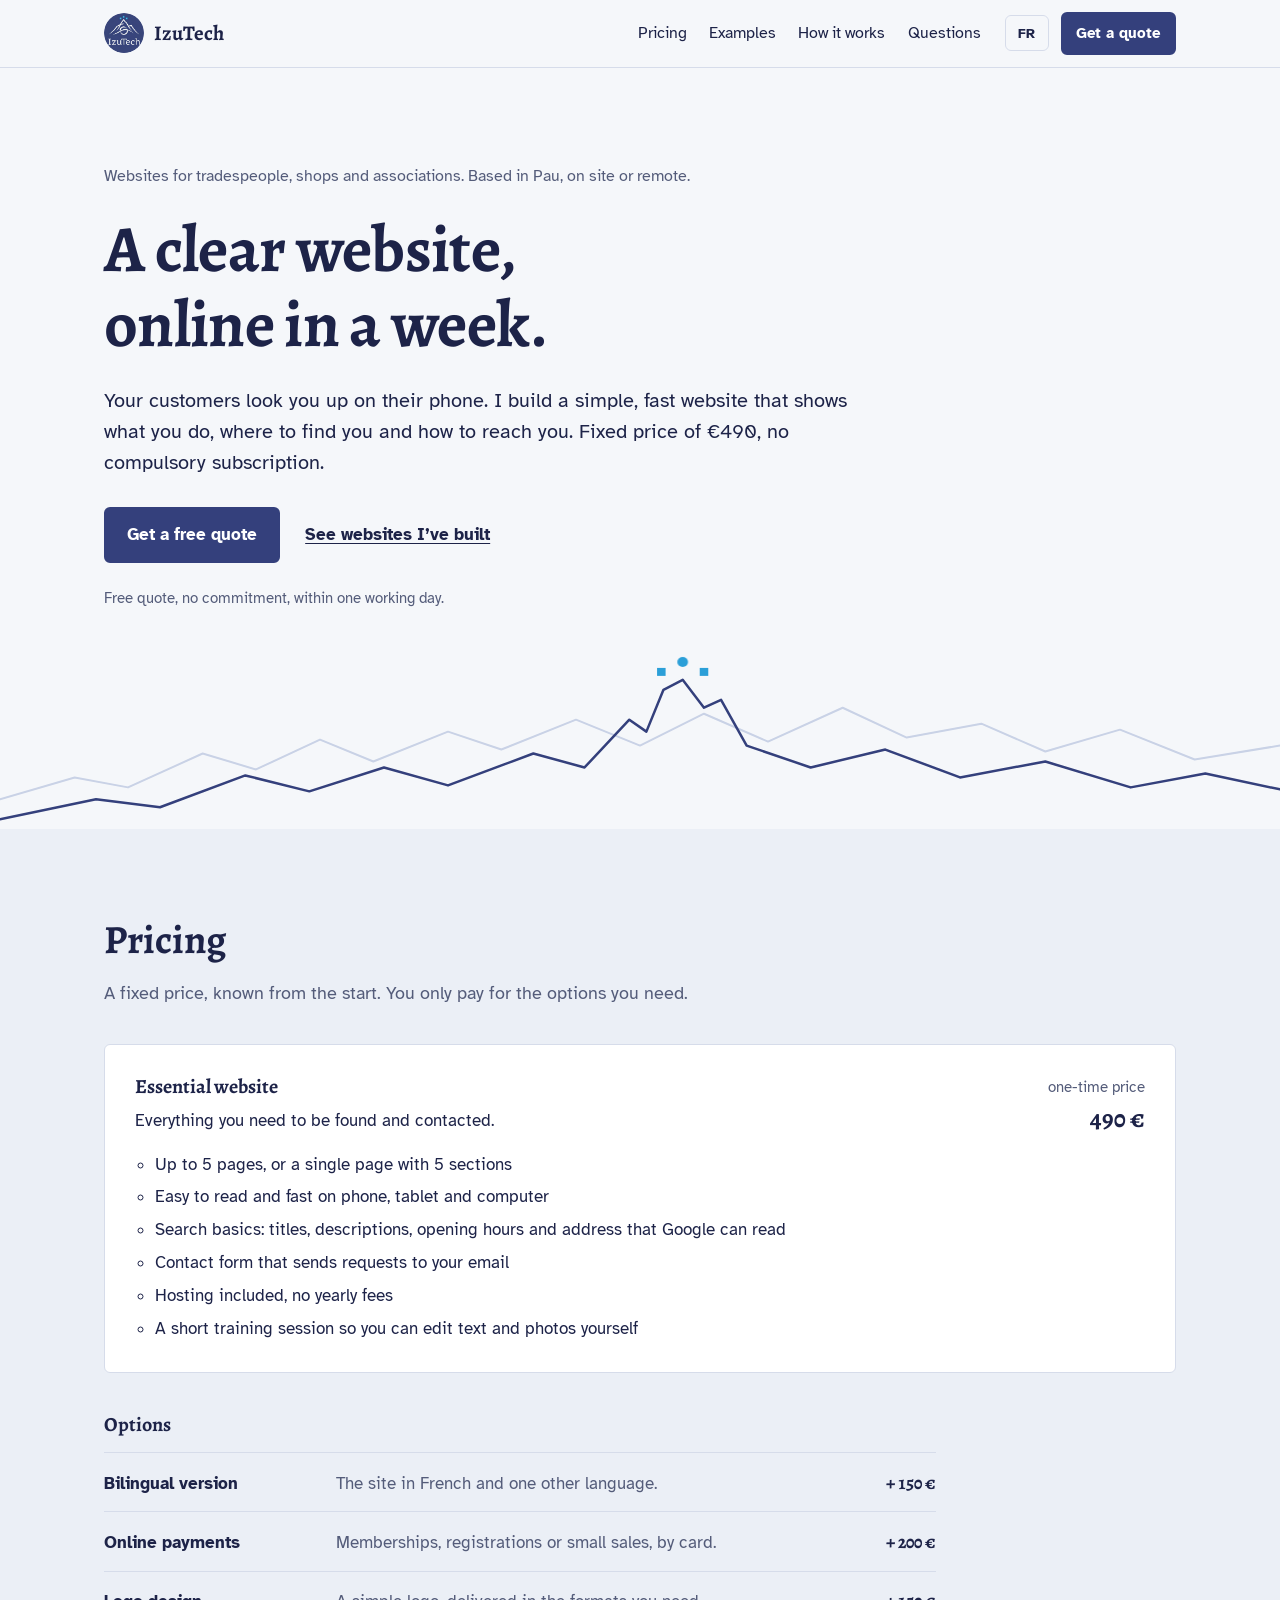
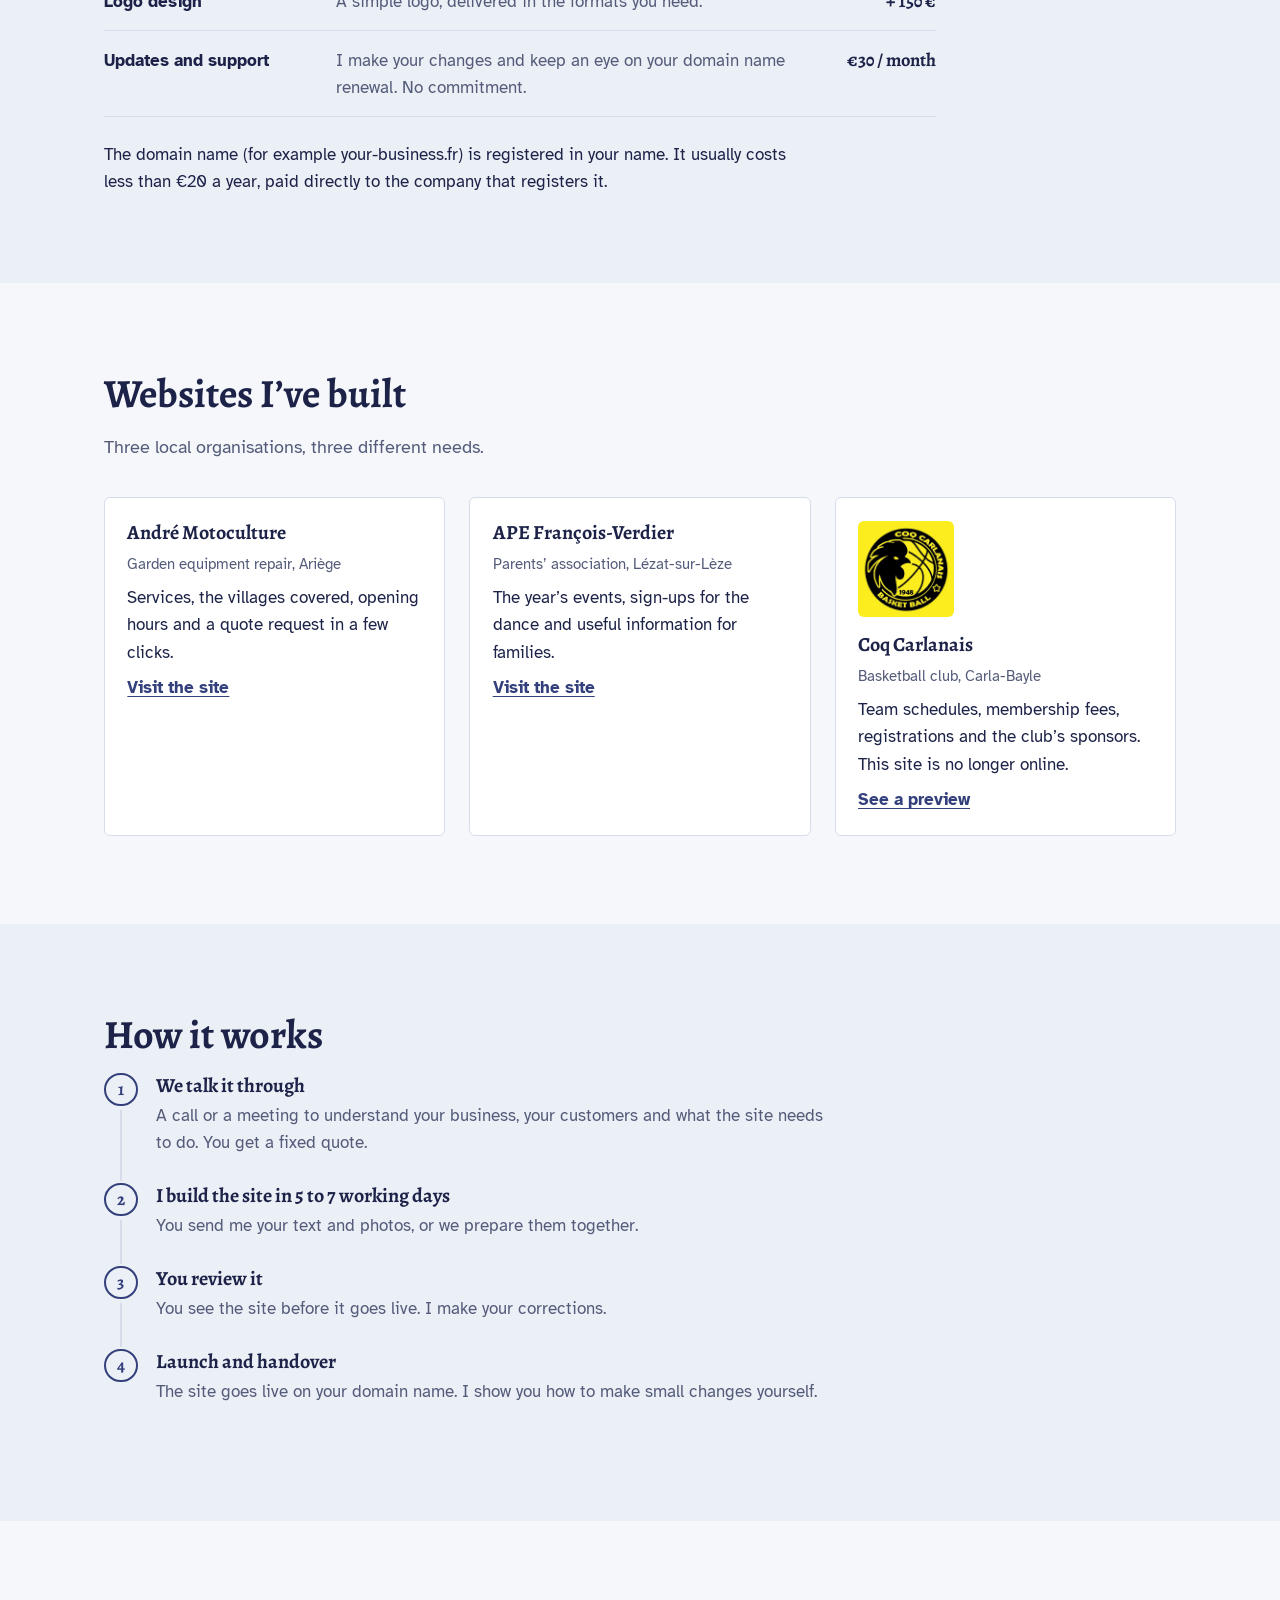
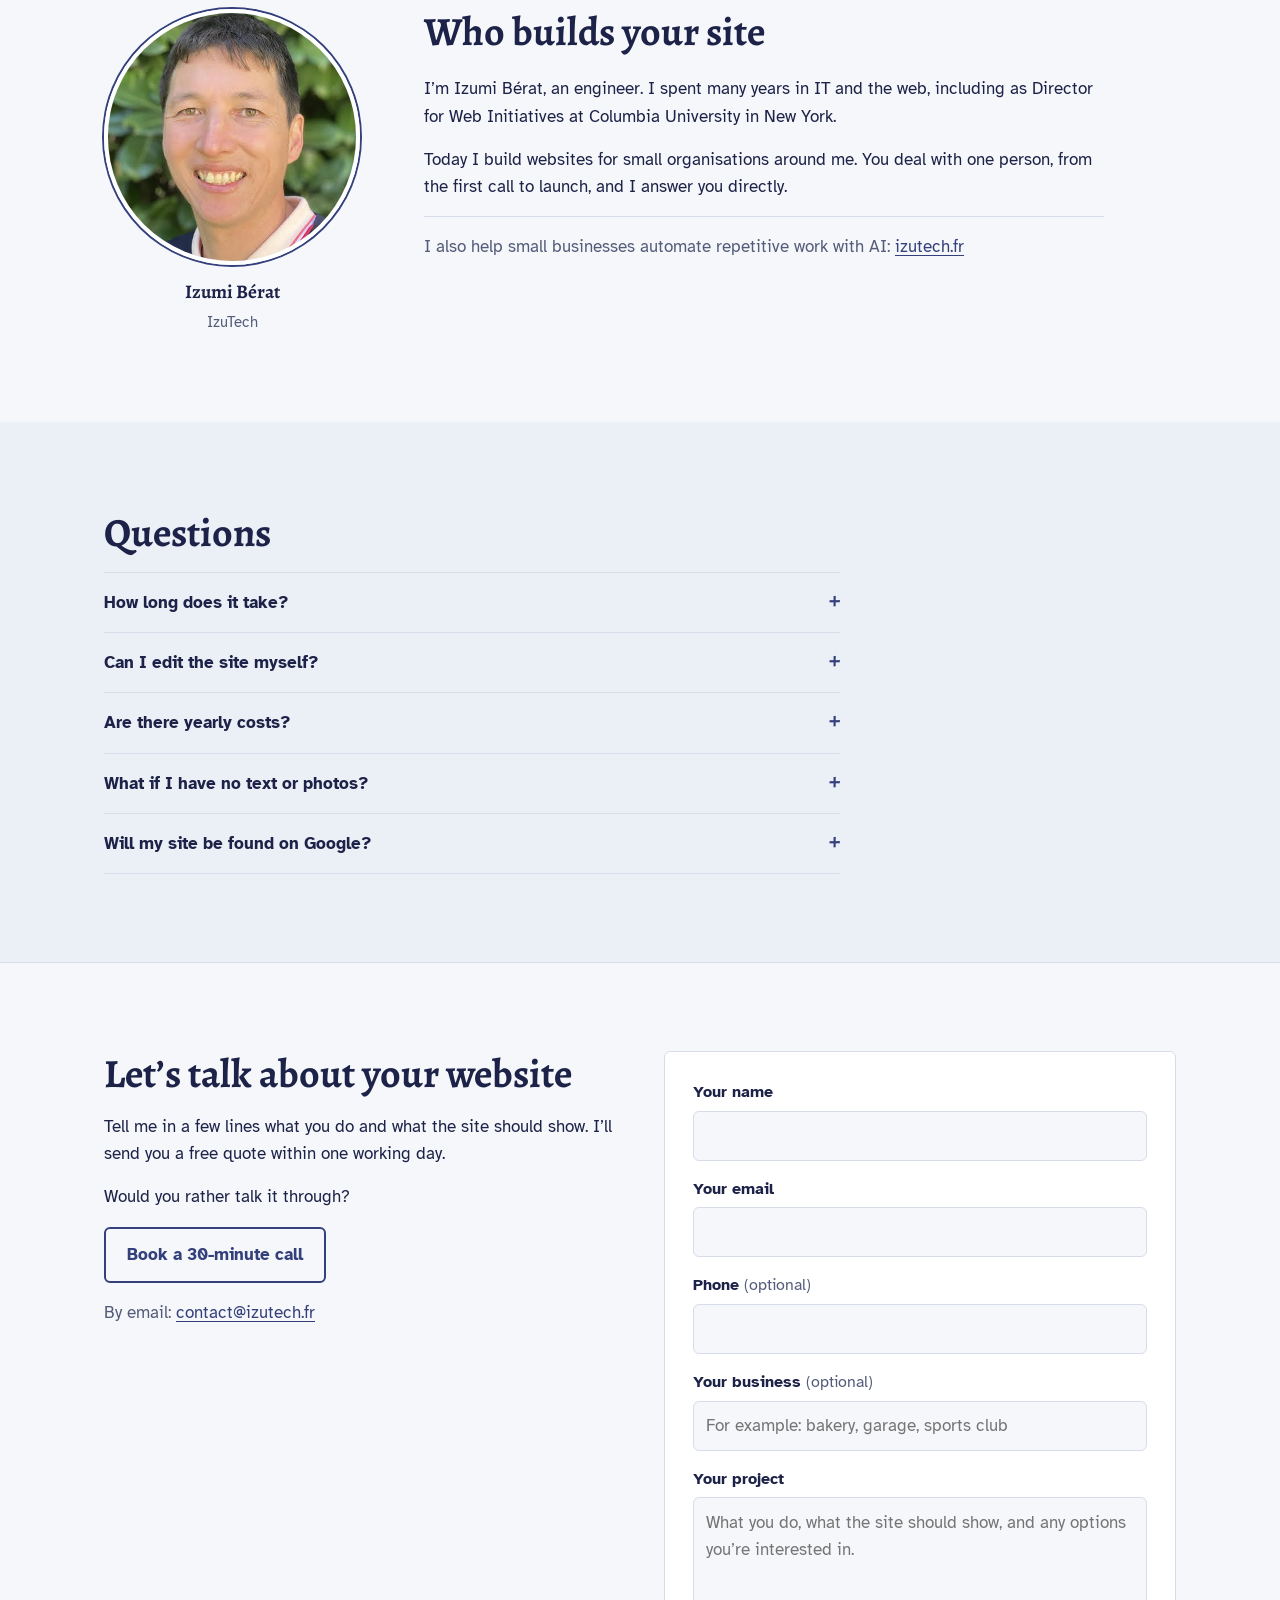
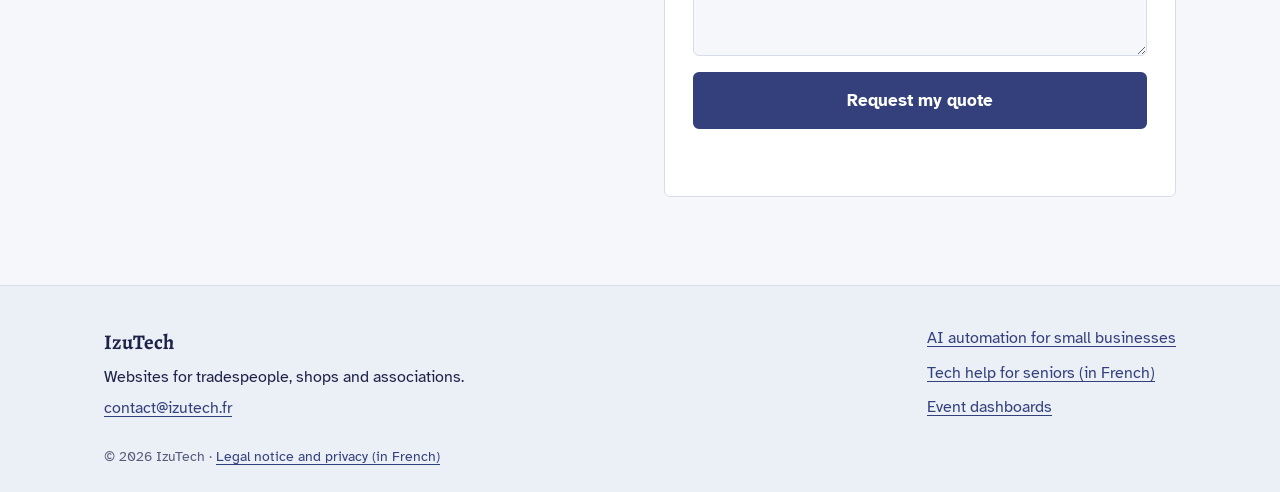
==== commit 4e8bea61: "Area served: Pau only (not Ariège) Co-Authored-By: Claude Opus 5.5 <noreply@anthropic.com> Claude-Se" ====
--- a/index.html
+++ b/index.html
@@ -4,7 +4,7 @@
 <meta charset="UTF-8">
 <meta name="viewport" content="width=device-width, initial-scale=1, viewport-fit=cover">
 <title>IzuTech · Sites web pour artisans, commerces et associations</title>
-<meta name="description" content="Un site web clair, rapide et lisible sur téléphone pour votre activité. Prix fixe de 490 €, en ligne en 5 à 7 jours ouvrés. Ariège, Pau et partout en France.">
+<meta name="description" content="Un site web clair, rapide et lisible sur téléphone pour votre activité. Prix fixe de 490 €, en ligne en 5 à 7 jours ouvrés. Basé à Pau, partout en France.">
 <meta name="author" content="IzuTech">
 <meta name="robots" content="index, follow">
 <link rel="canonical" href="https://web.izutech.fr/">
@@ -35,7 +35,7 @@
   "logo": "https://web.izutech.fr/photo/IzuTech-logo.png",
   "email": "contact@izutech.fr",
   "founder": {"@type": "Person", "name": "Izumi Bérat"},
-  "areaServed": ["Ariège", "Pau", "France"],
+  "areaServed": ["Pau", "Pyrénées-Atlantiques", "France"],
   "address": {"@type": "PostalAddress", "addressLocality": "Pau", "addressCountry": "FR"},
   "makesOffer": [
     {"@type": "Offer", "name": "Site essentiel", "price": 490, "priceCurrency": "EUR"},
@@ -70,7 +70,7 @@
 
   <section class="hero" id="top">
     <div class="wrap">
-      <p class="hero-kicker" data-i18n="hero.kicker">Sites web pour artisans, commerces et associations. Ariège, Pau et à distance.</p>
+      <p class="hero-kicker" data-i18n="hero.kicker">Sites web pour artisans, commerces et associations. Basé à Pau, en déplacement ou à distance.</p>
       <h1 data-i18n="hero.title">Un site clair, en ligne en une semaine.</h1>
       <p class="hero-lead" data-i18n="hero.lead">Vos clients vous cherchent sur leur téléphone. Je crée un site simple et rapide qui montre ce que vous faites, où vous trouver et comment vous joindre. Prix fixe de 490 €, sans abonnement obligatoire.</p>
       <div class="hero-actions">
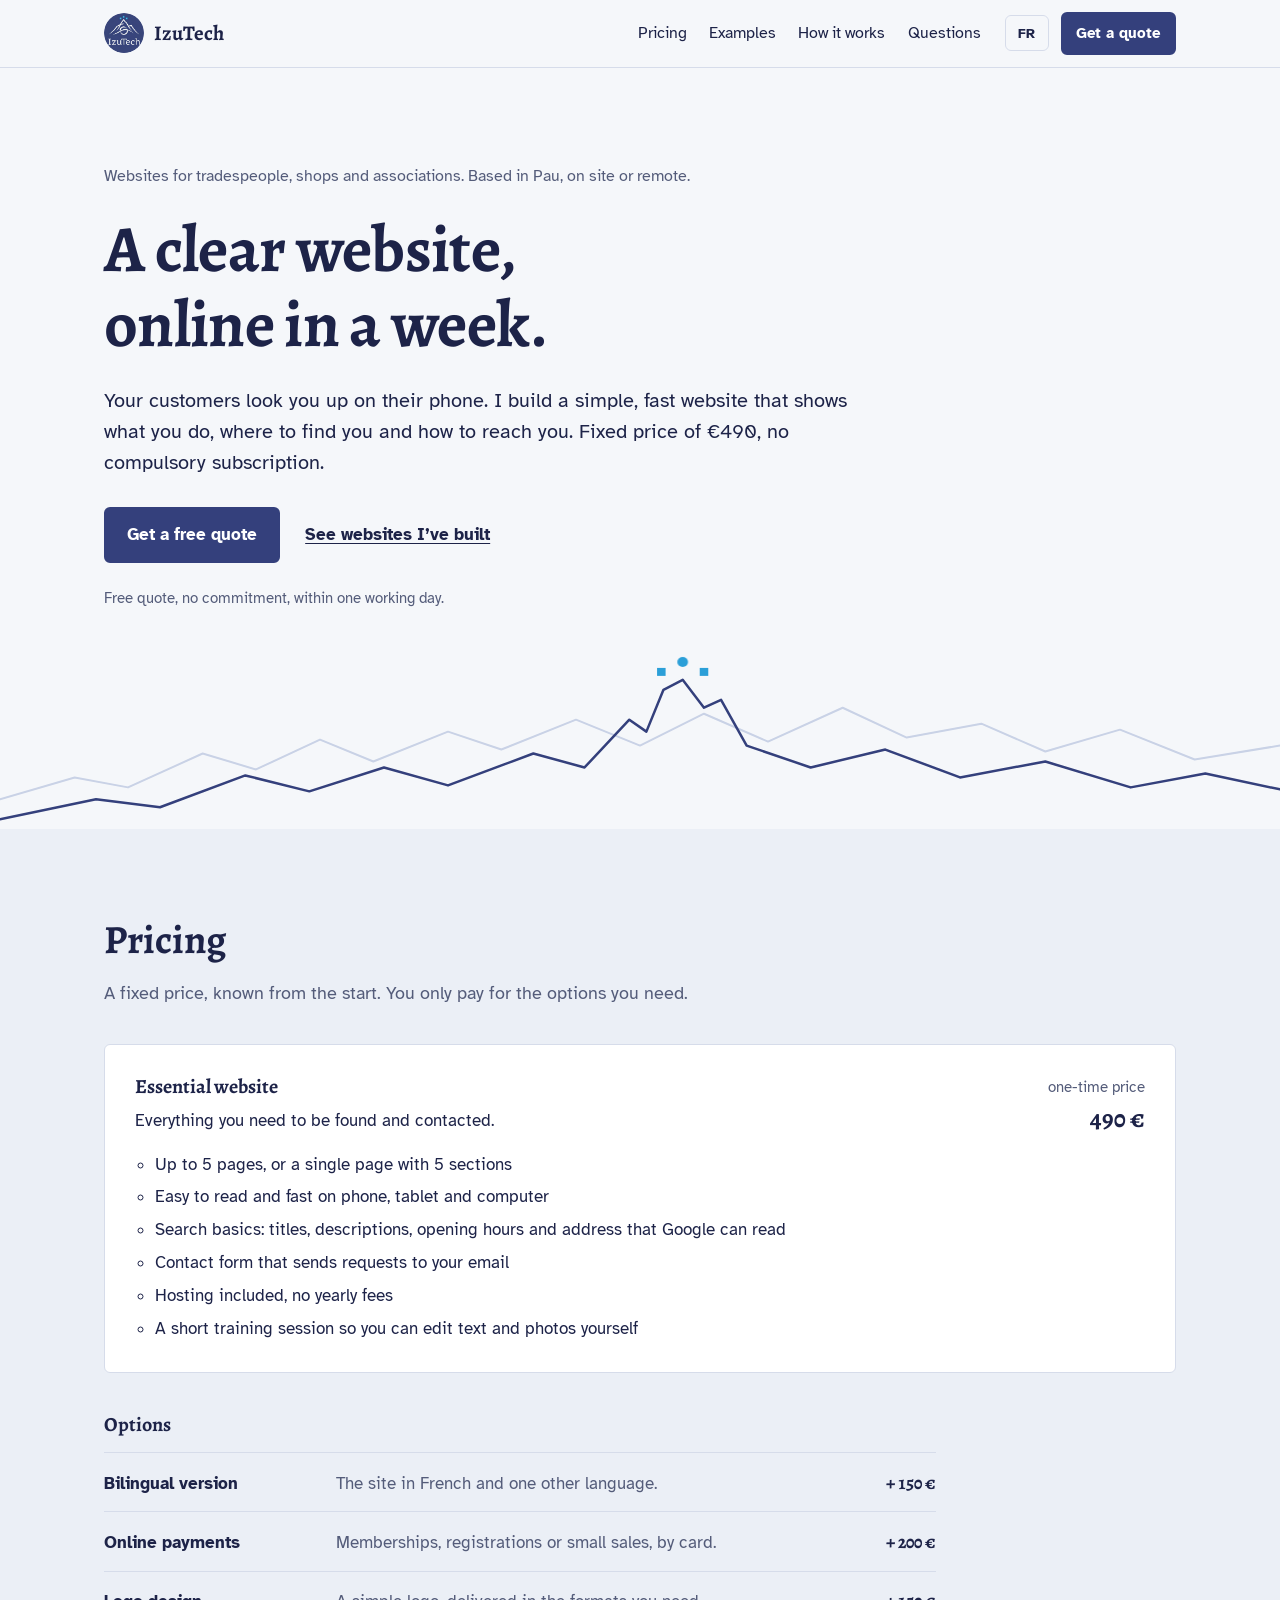
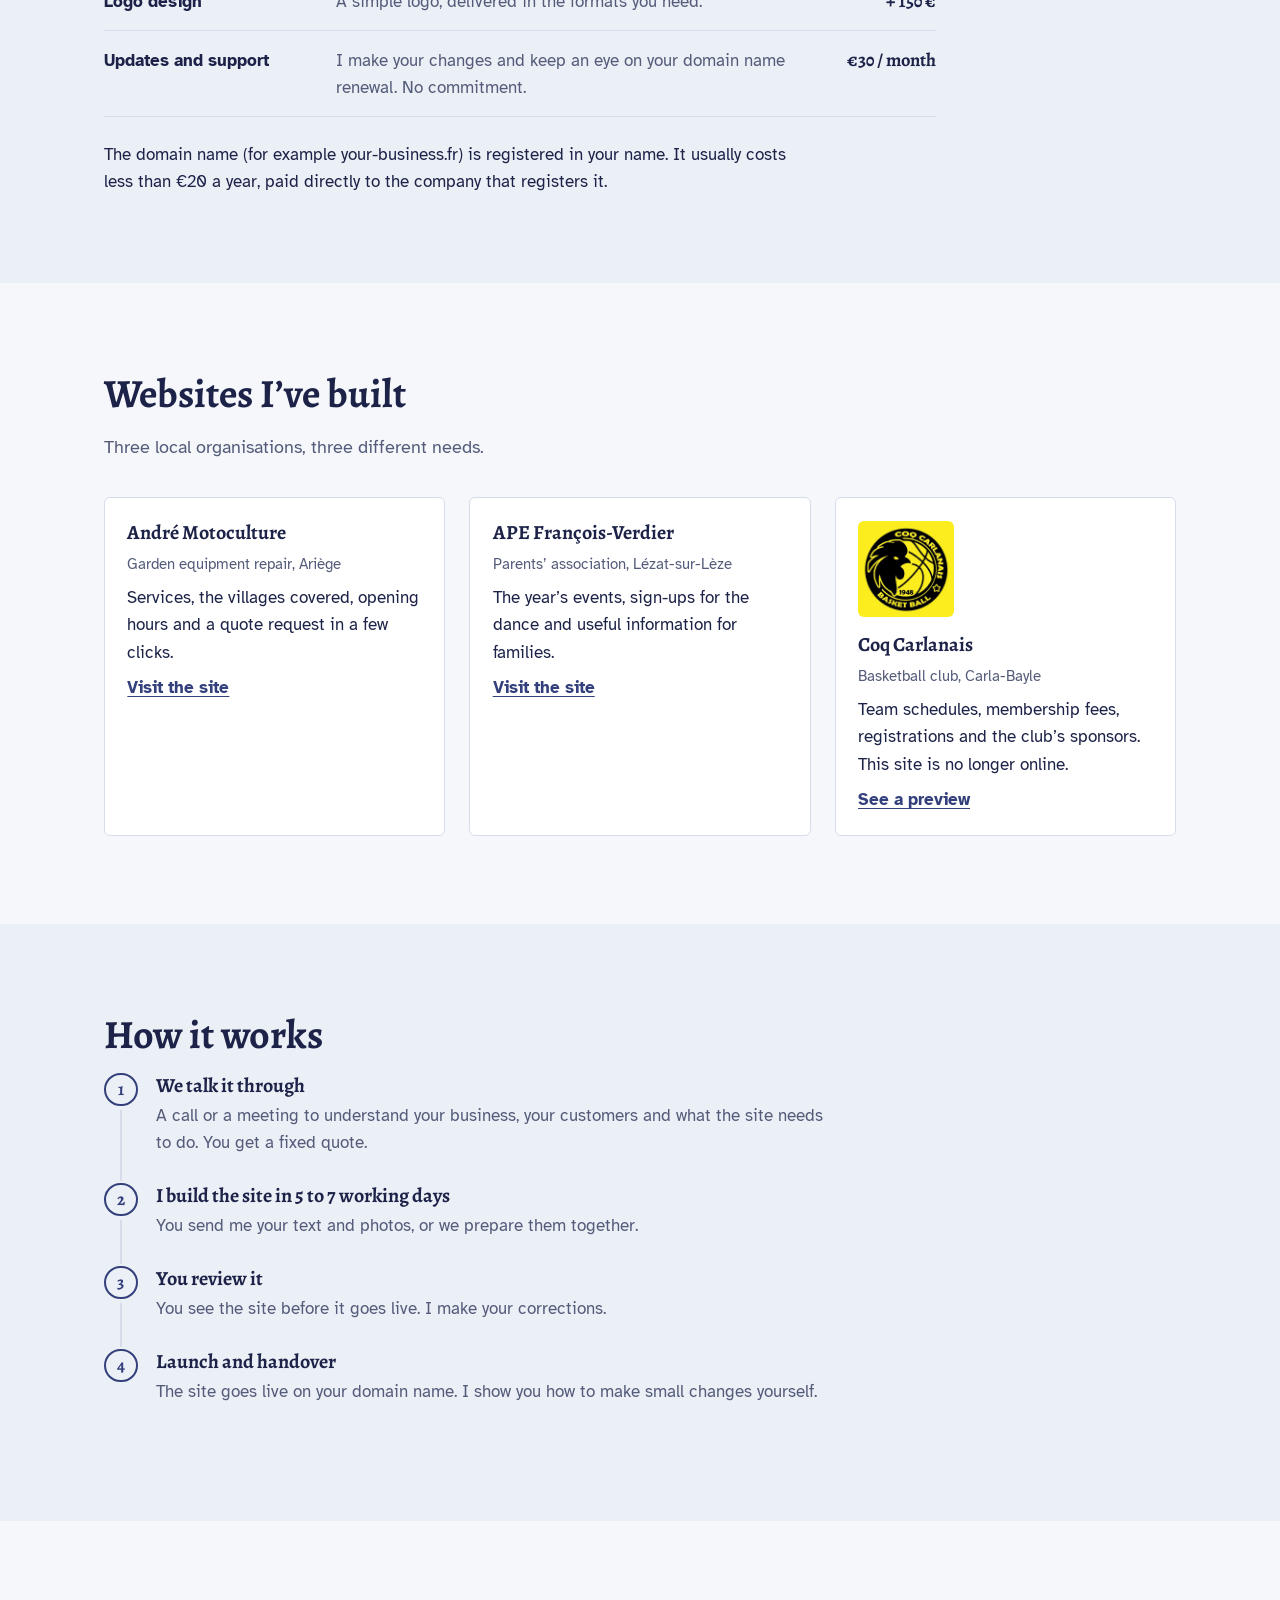
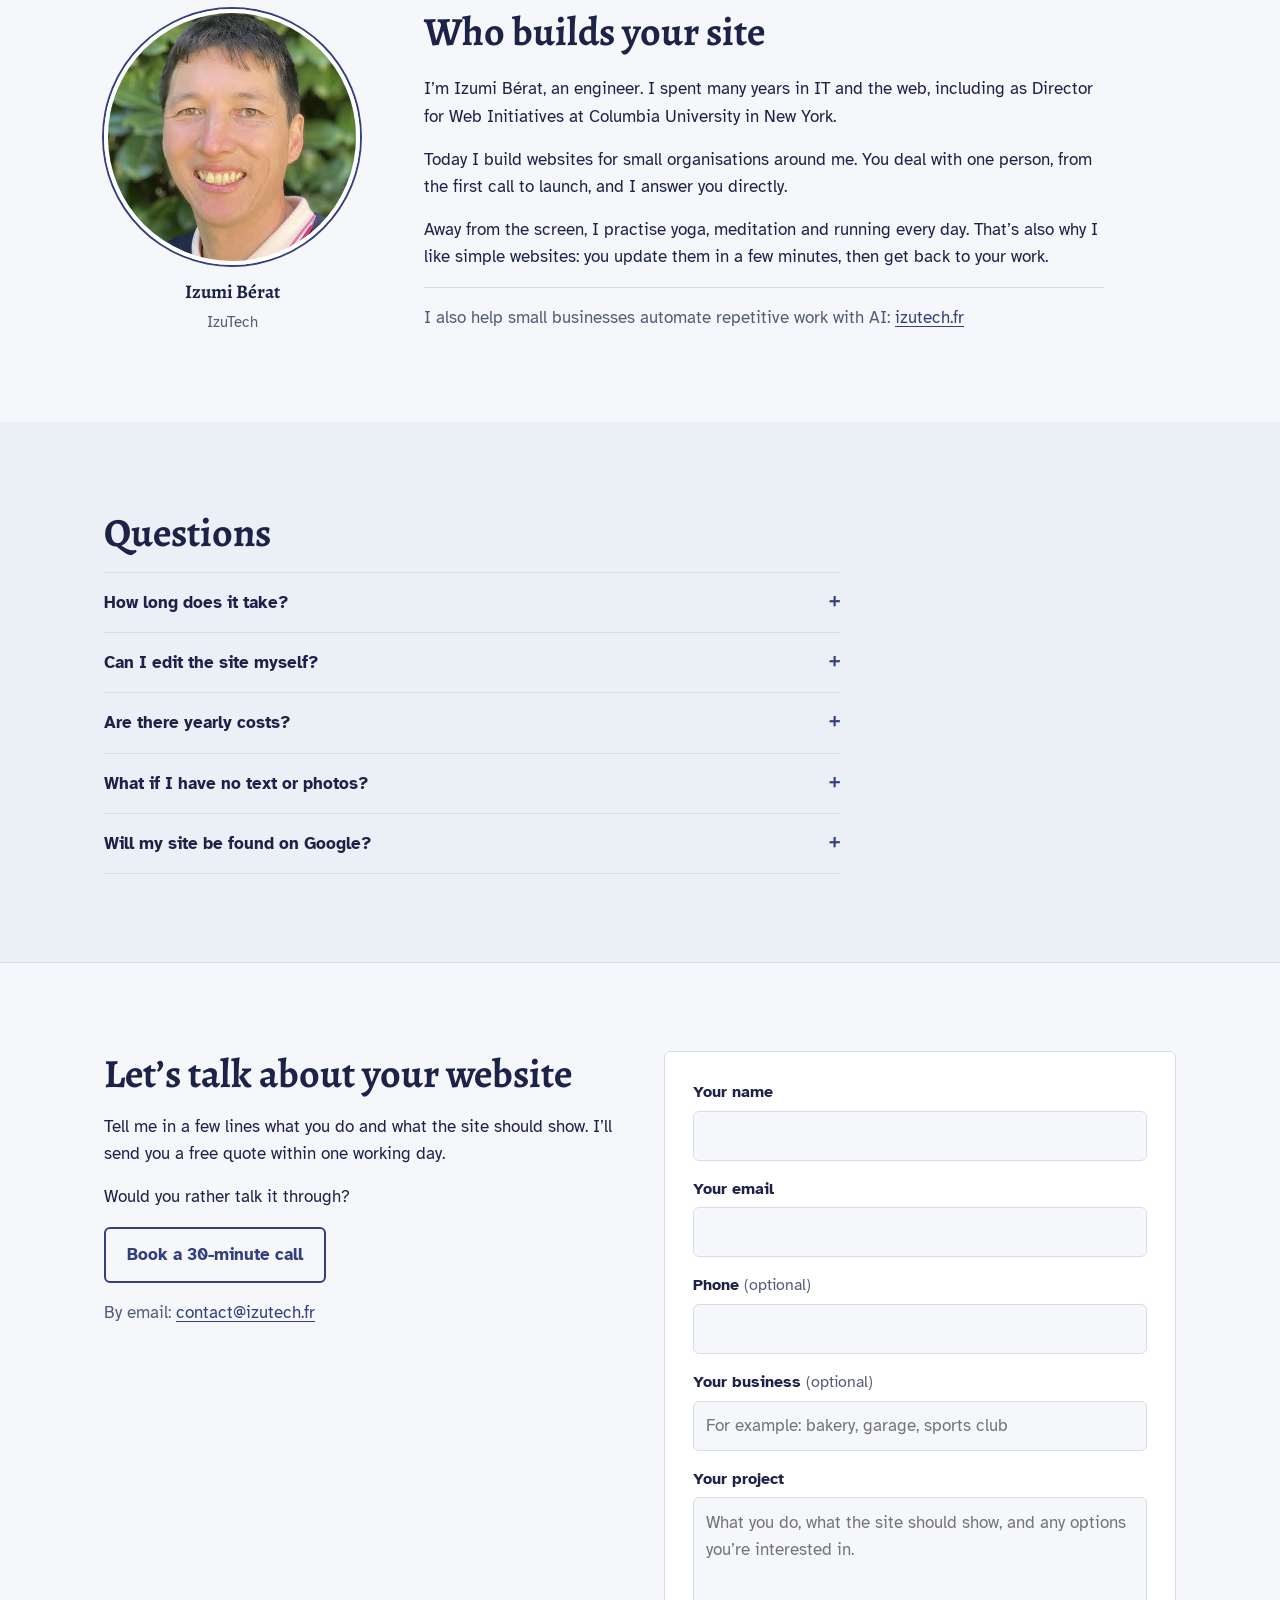
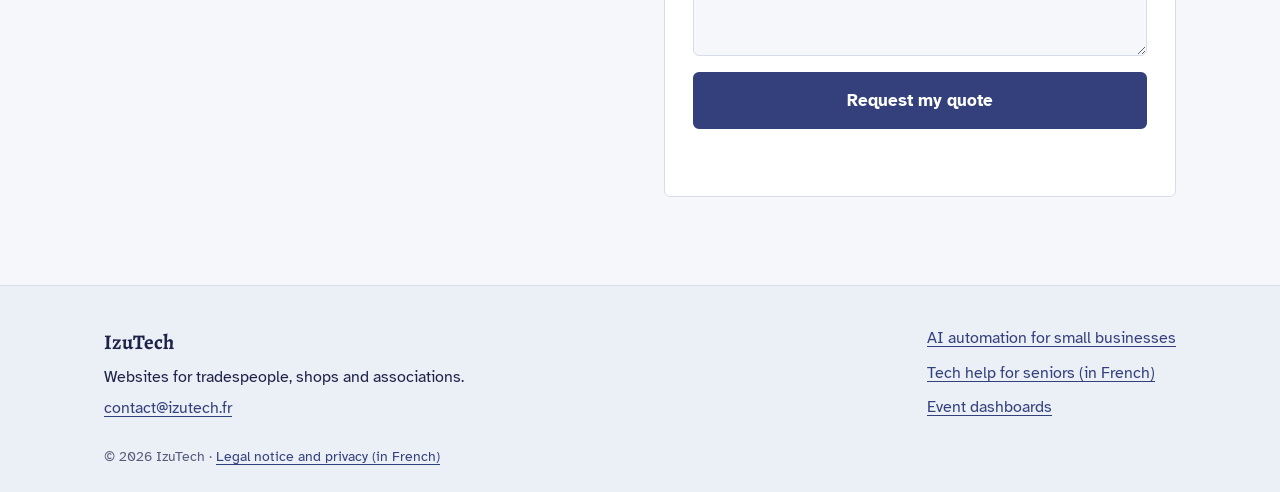
==== commit 35d30f42: "About: mention daily yoga, meditation and running Co-Authored-By: Claude Opus 5.5 <noreply@anthropic" ====
--- a/index.html
+++ b/index.html
@@ -180,6 +180,7 @@
         <h2 id="apropos-title" data-i18n="about.title">Qui crée votre site</h2>
         <p data-i18n="about.p1">Je m'appelle Izumi Bérat. Je suis ingénieur, et j'ai travaillé de nombreuses années dans l'informatique et le web, notamment comme directeur des projets web à l'Université Columbia à New York.</p>
         <p data-i18n="about.p2">Aujourd'hui, je crée des sites pour les petites structures autour de moi. Vous avez un seul interlocuteur, du premier appel à la mise en ligne, et je vous réponds directement.</p>
+        <p data-i18n="about.p3">À côté de l'écran, je pratique chaque jour le yoga, la méditation et la course à pied. C'est aussi pour ça que j'aime les sites simples : vous les mettez à jour en quelques minutes, puis vous retournez à votre métier.</p>
         <p class="about-aside" data-i18n="about.more">J'aide aussi les PME à automatiser leurs tâches répétitives avec l'IA : <a href="https://izutech.fr/">izutech.fr</a></p>
       </div>
     </div>
@@ -208,6 +209,7 @@
         <p class="contact-mail"><span data-i18n="contact.mail">Par email :</span> <a href="mailto:contact@izutech.fr">contact@izutech.fr</a></p>
       </div>
       <form id="lead-form" class="form" action="https://formspree.io/f/mgvndjvo" method="POST" novalidate>
+        <input type="hidden" name="_subject" value="Demande depuis web.izutech.fr">
         <div class="field">
           <label for="f-name" data-i18n="form.name">Votre nom</label>
           <input id="f-name" name="name" type="text" autocomplete="name" required>
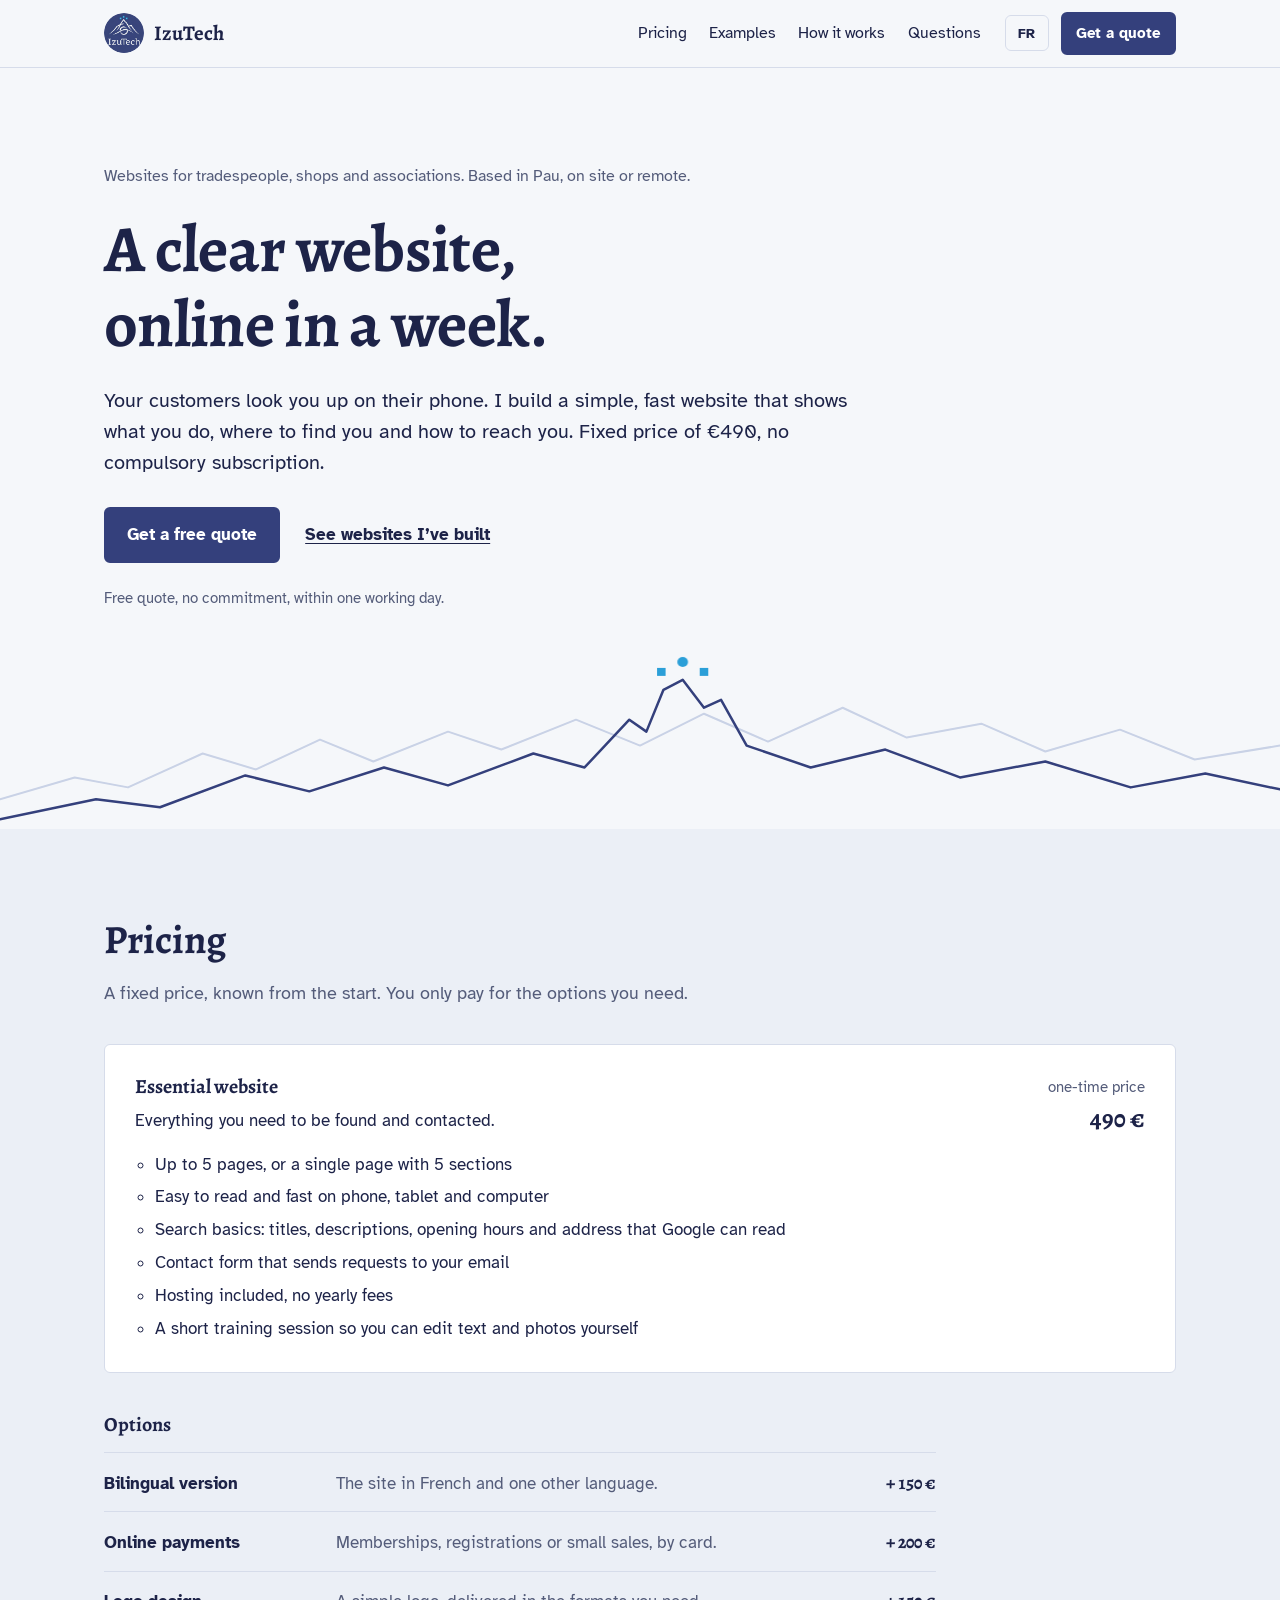
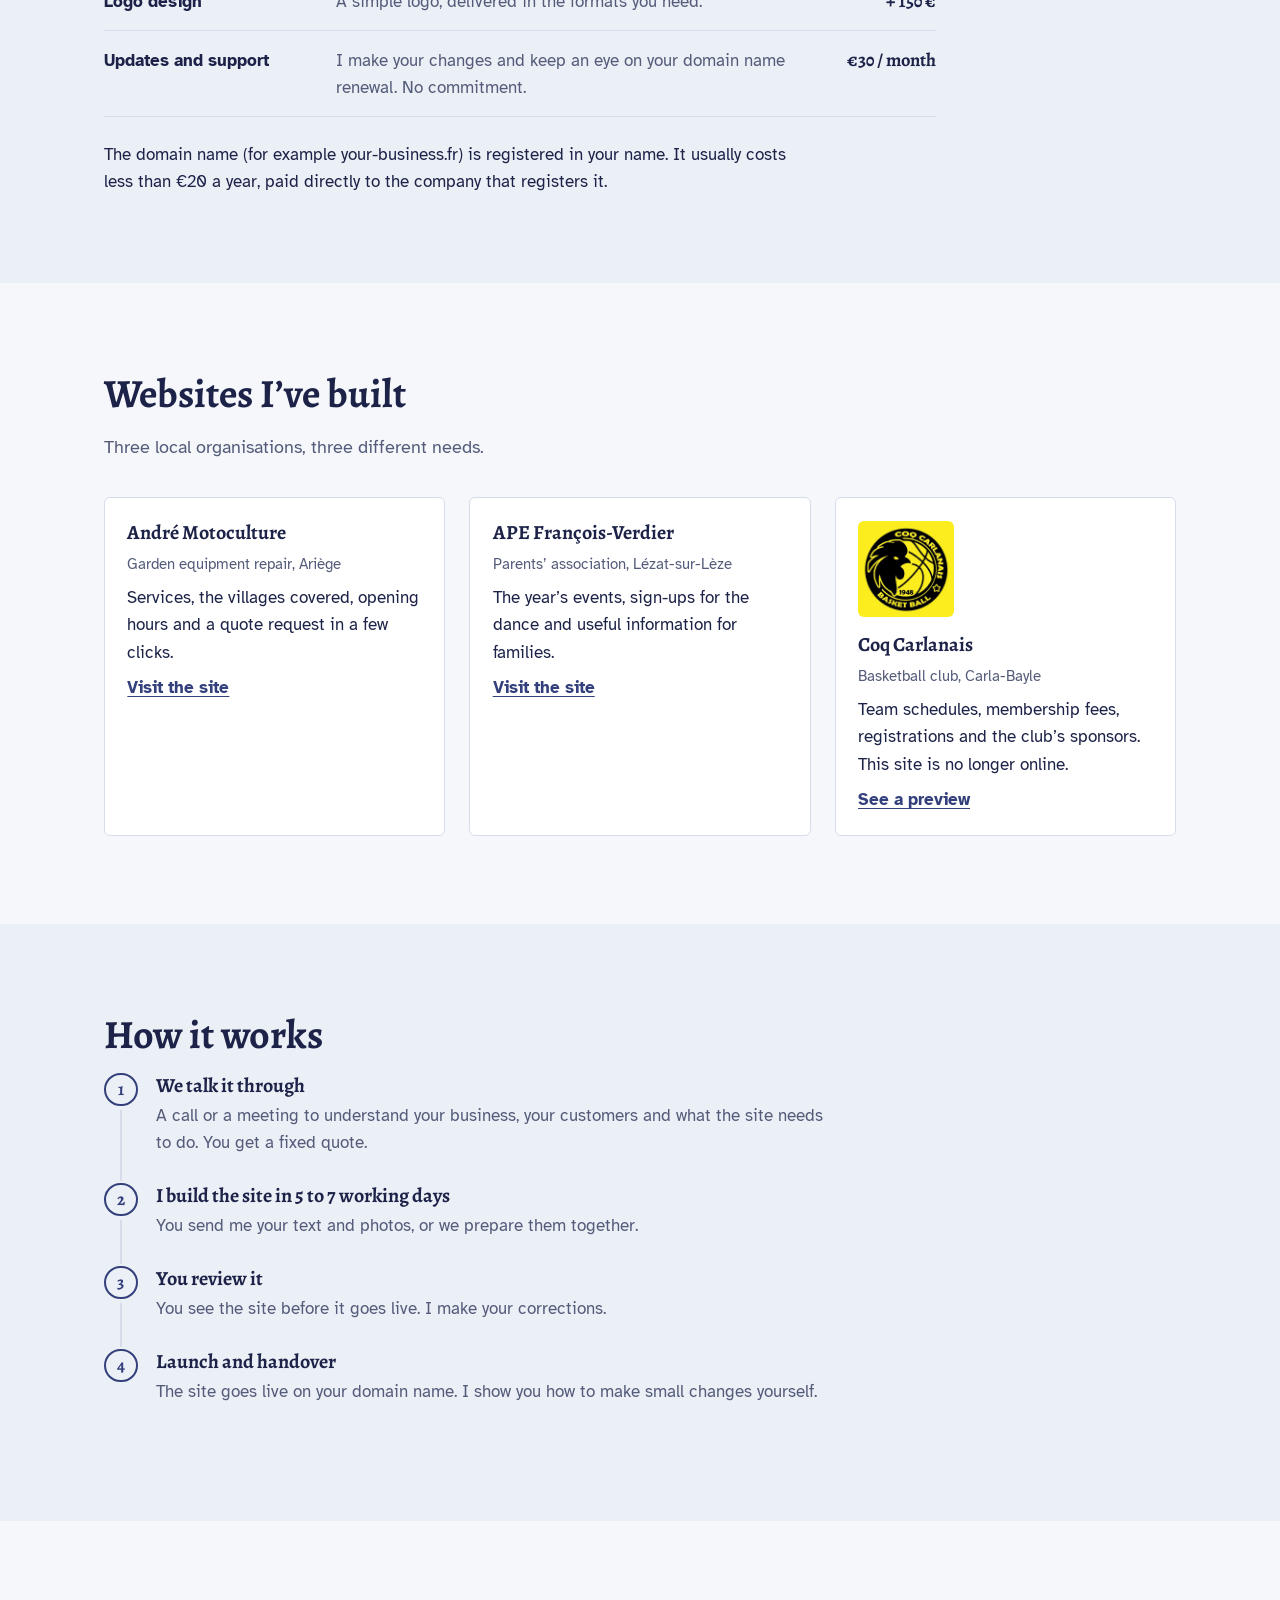
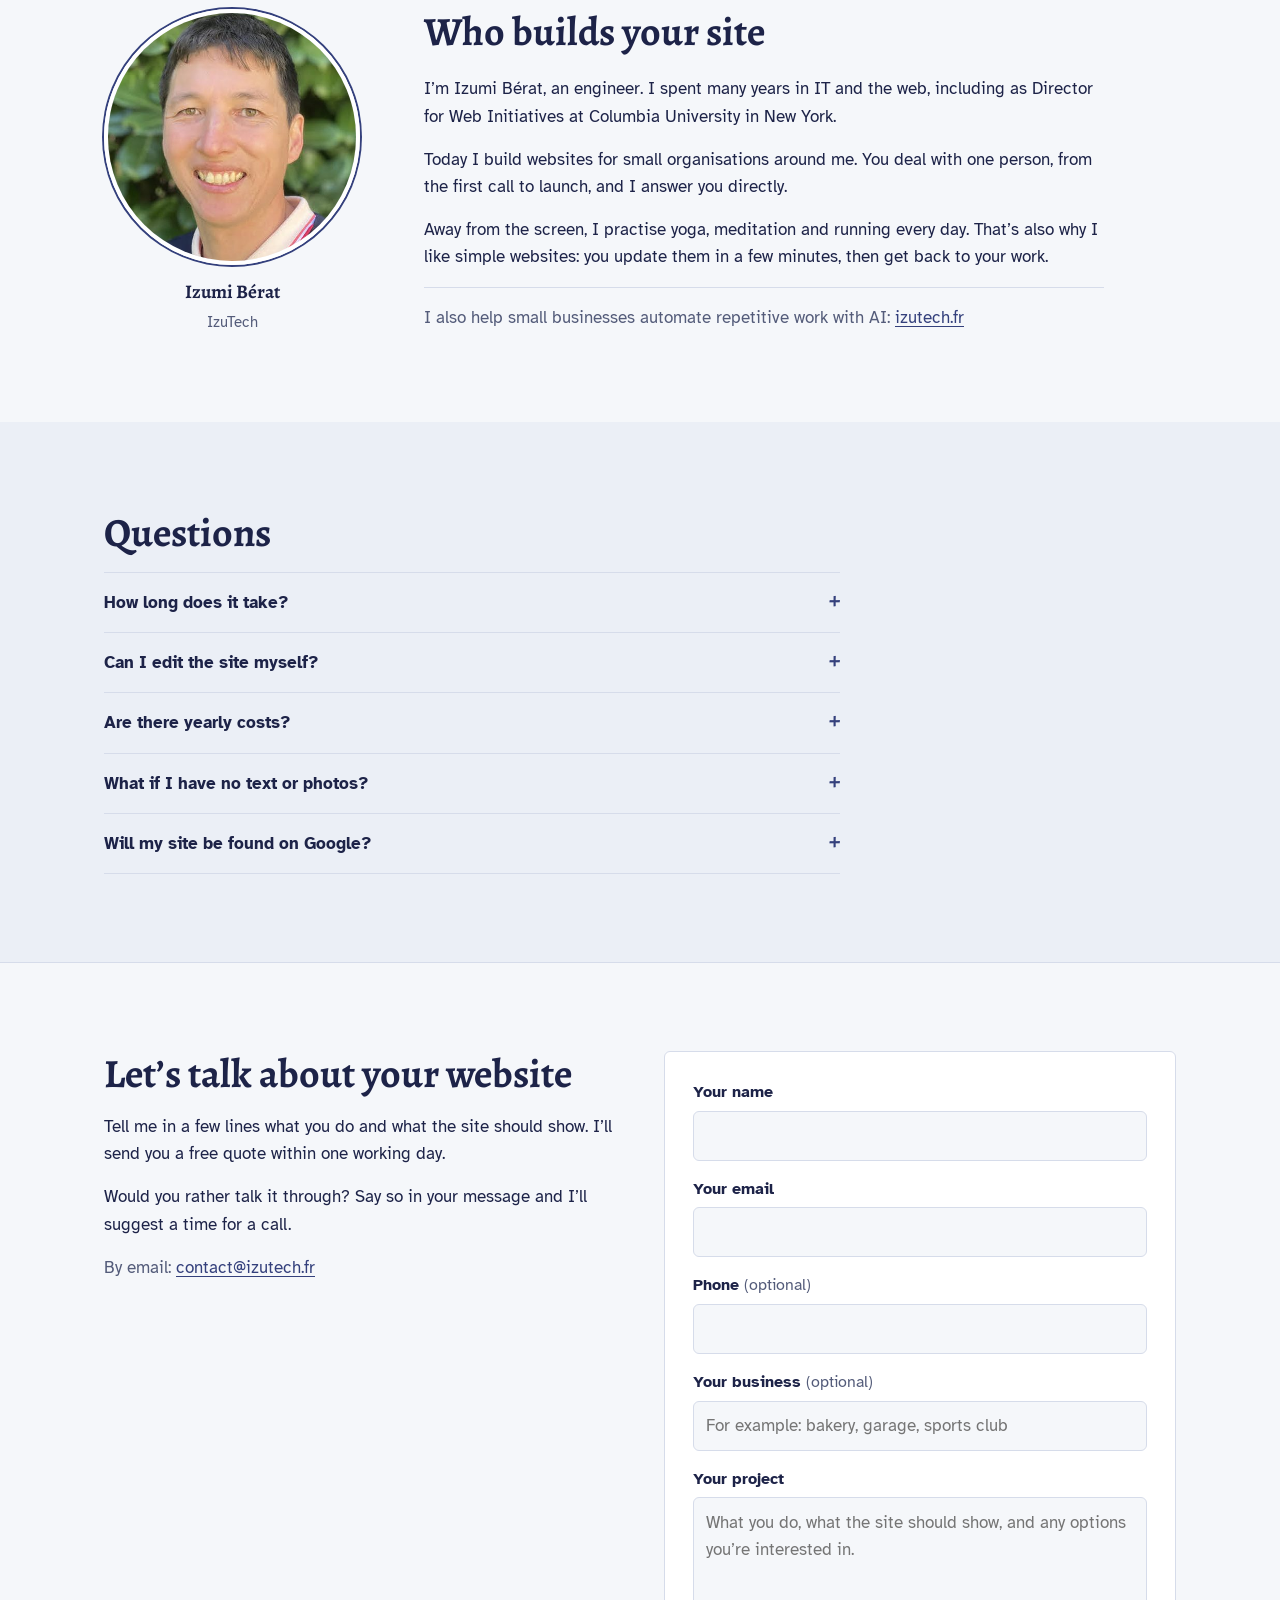
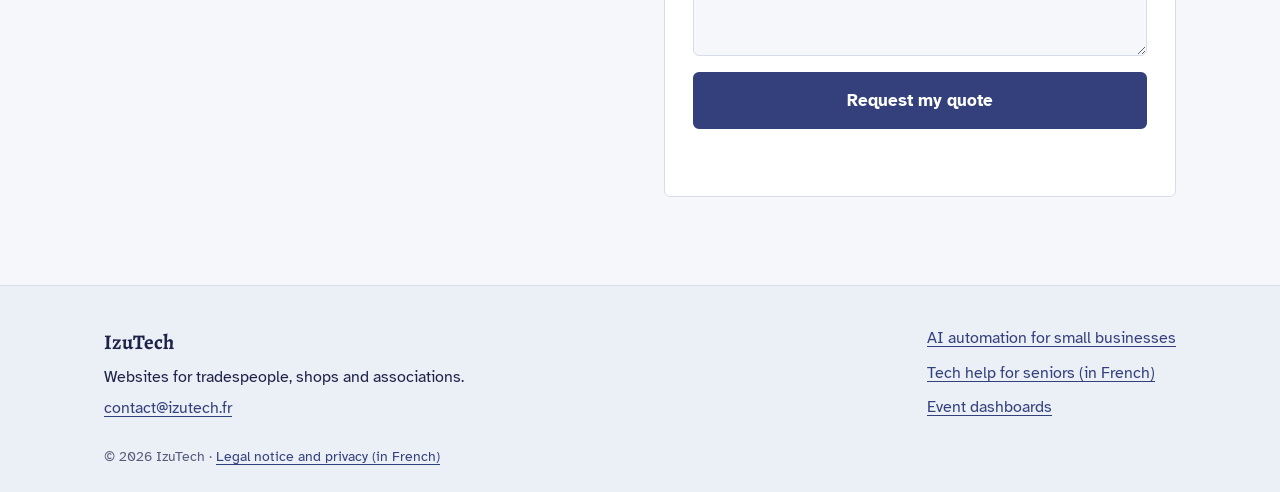
==== commit a23bbf4a: "Remove Calendly (trial ended, links broken); calls arranged through the contact form Co-Authored-By:" ====
--- a/index.html
+++ b/index.html
@@ -204,8 +204,7 @@
       <div>
         <h2 id="contact-title" data-i18n="contact.title">Parlons de votre site</h2>
         <p data-i18n="contact.lead">Dites-moi en quelques lignes ce que vous faites et ce que le site doit montrer. Je vous envoie un devis gratuit sous 24 h ouvrées.</p>
-        <p data-i18n="contact.or">Vous préférez en parler de vive voix ?</p>
-        <p><a class="btn btn-ghost" href="https://calendly.com/izutech-fr/30min" target="_blank" rel="noopener" data-i18n="contact.call">Réserver un appel de 30 min</a></p>
+        <p data-i18n="contact.or">Vous préférez en parler de vive voix ? Dites-le dans votre message, je vous propose un créneau d'appel.</p>
         <p class="contact-mail"><span data-i18n="contact.mail">Par email :</span> <a href="mailto:contact@izutech.fr">contact@izutech.fr</a></p>
       </div>
       <form id="lead-form" class="form" action="https://formspree.io/f/mgvndjvo" method="POST" novalidate>
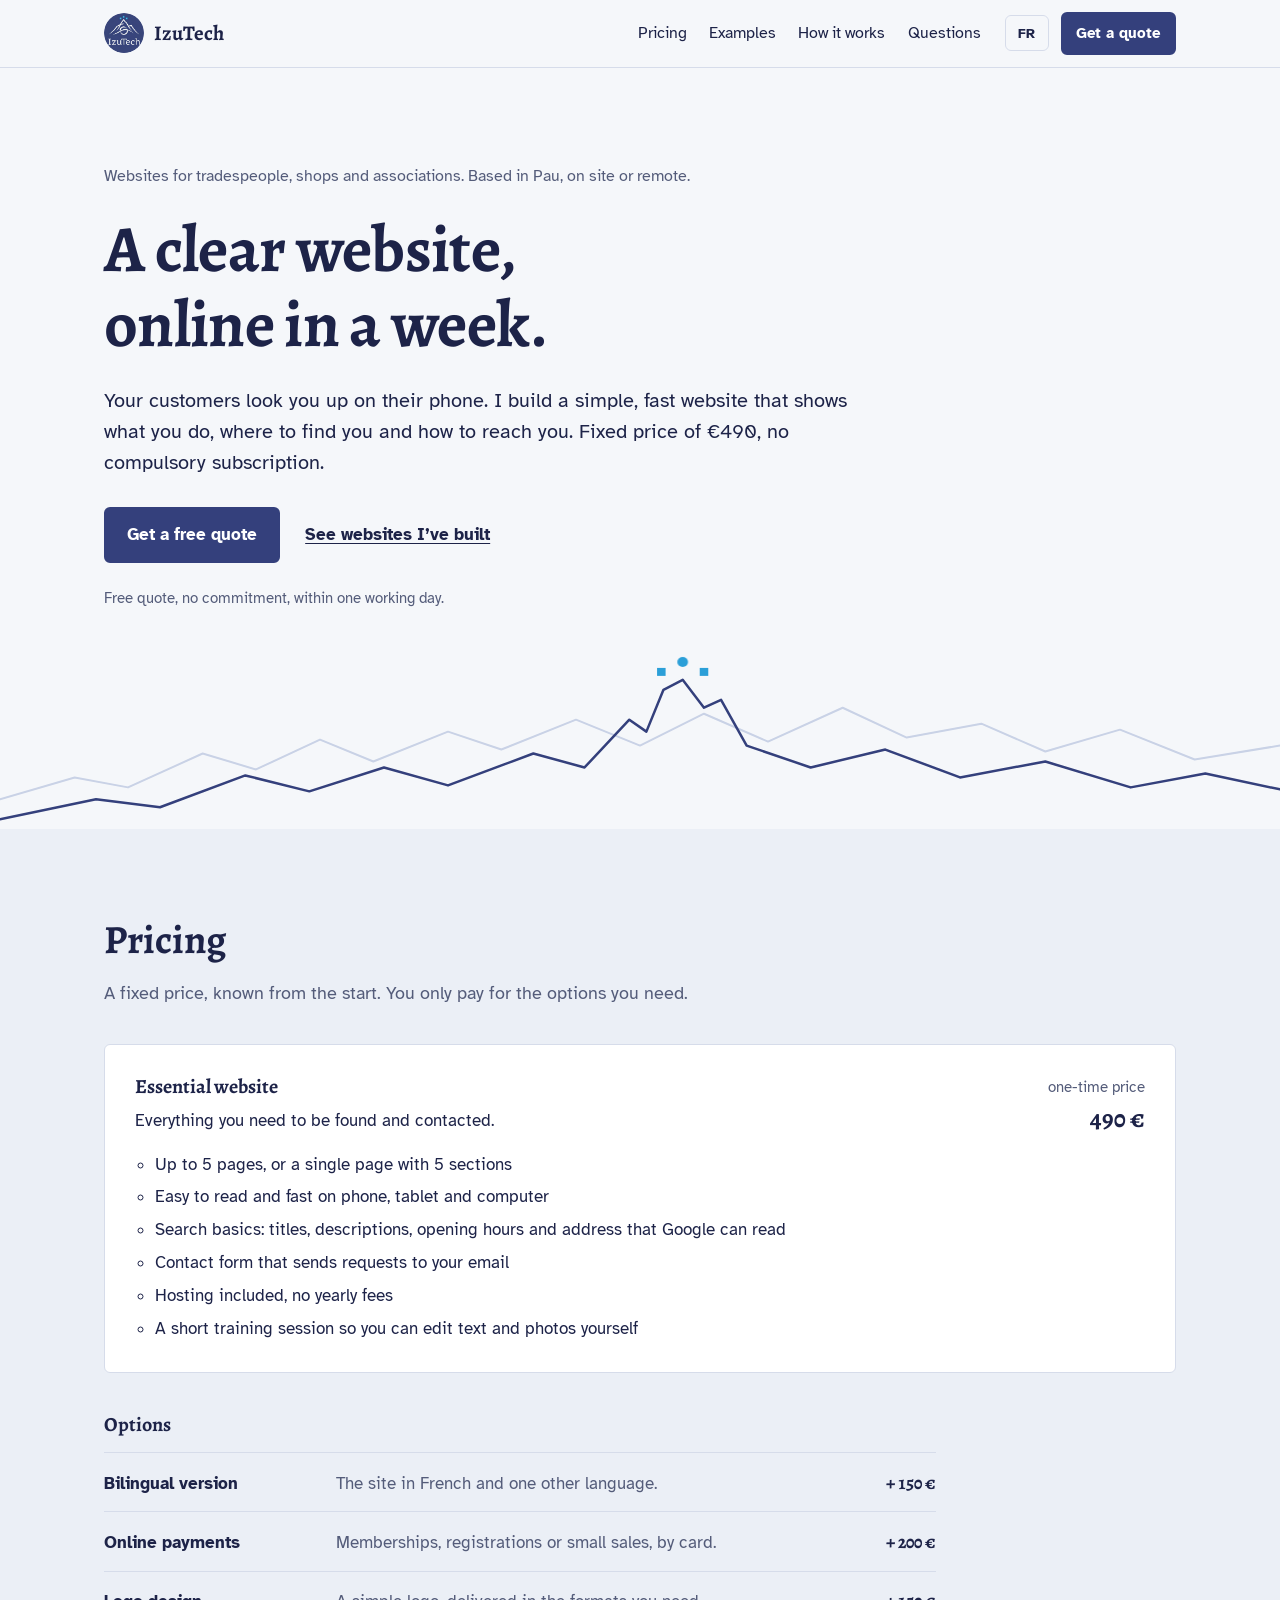
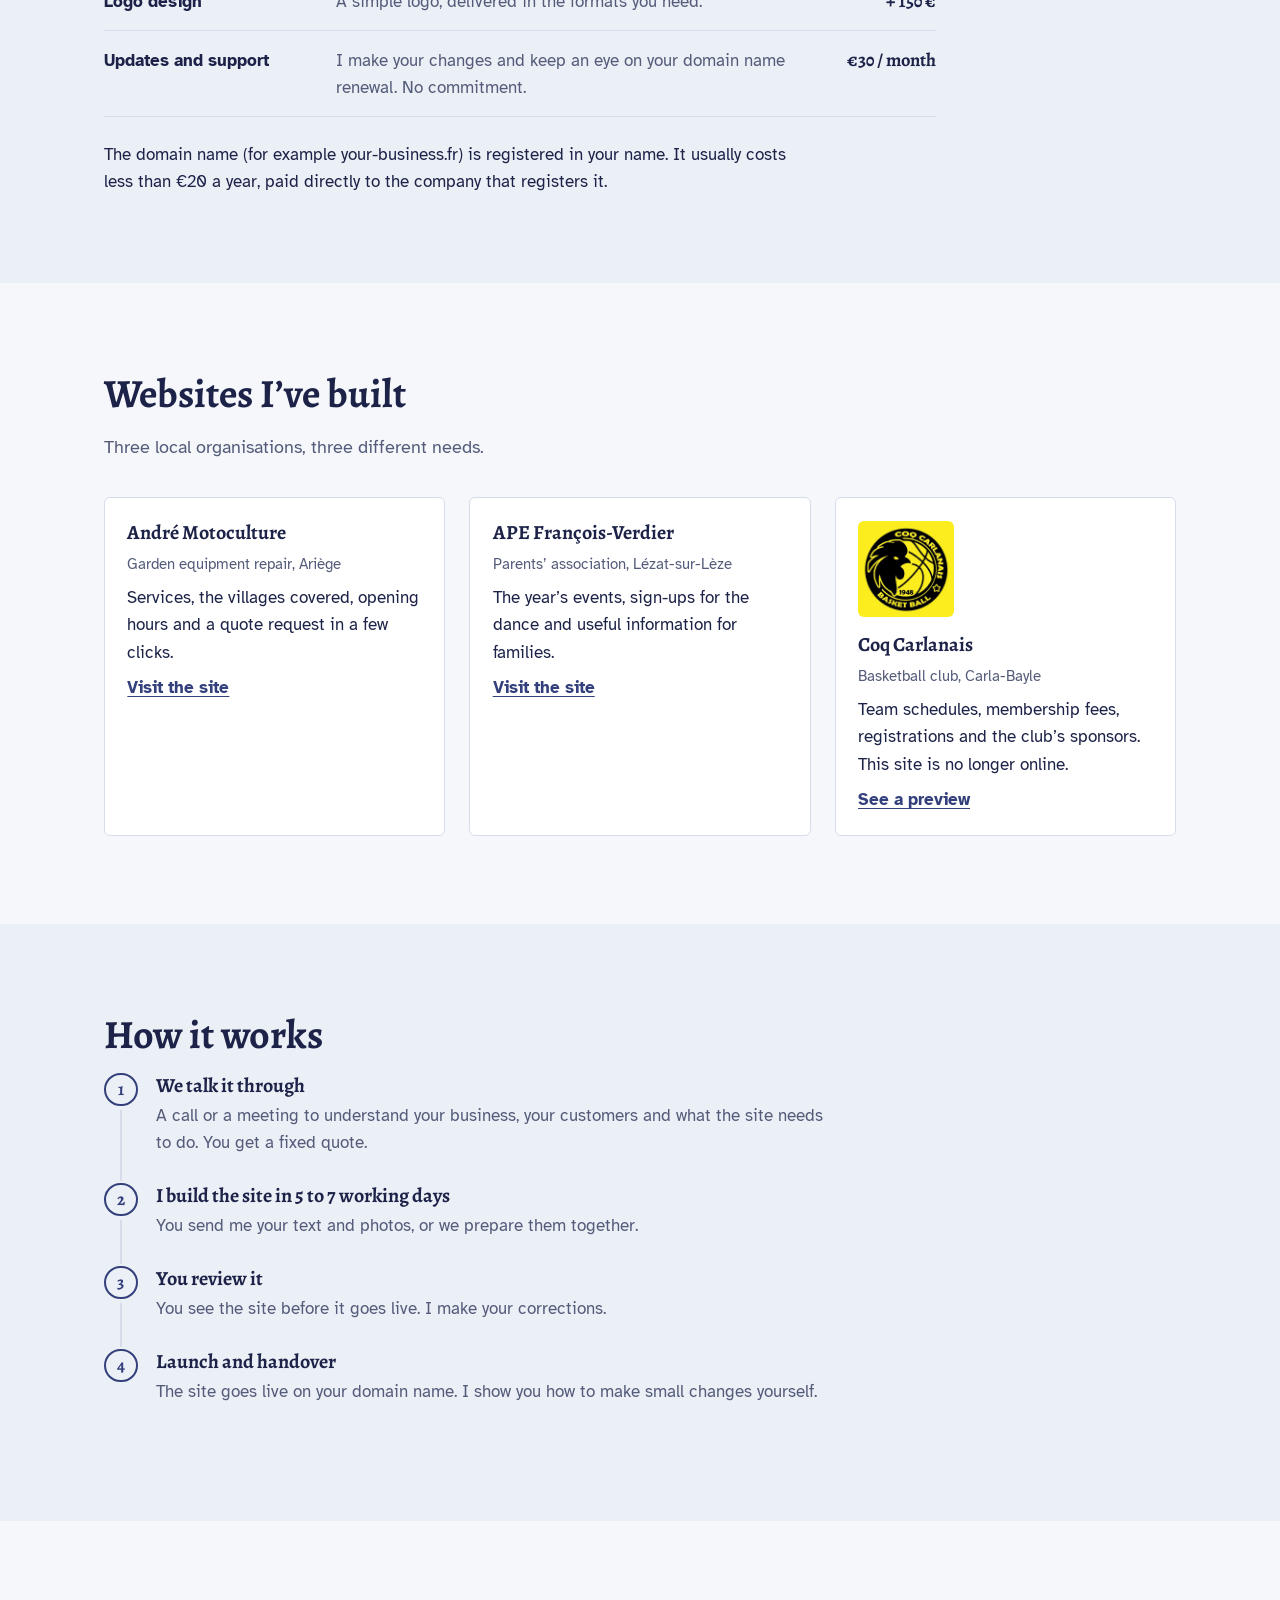
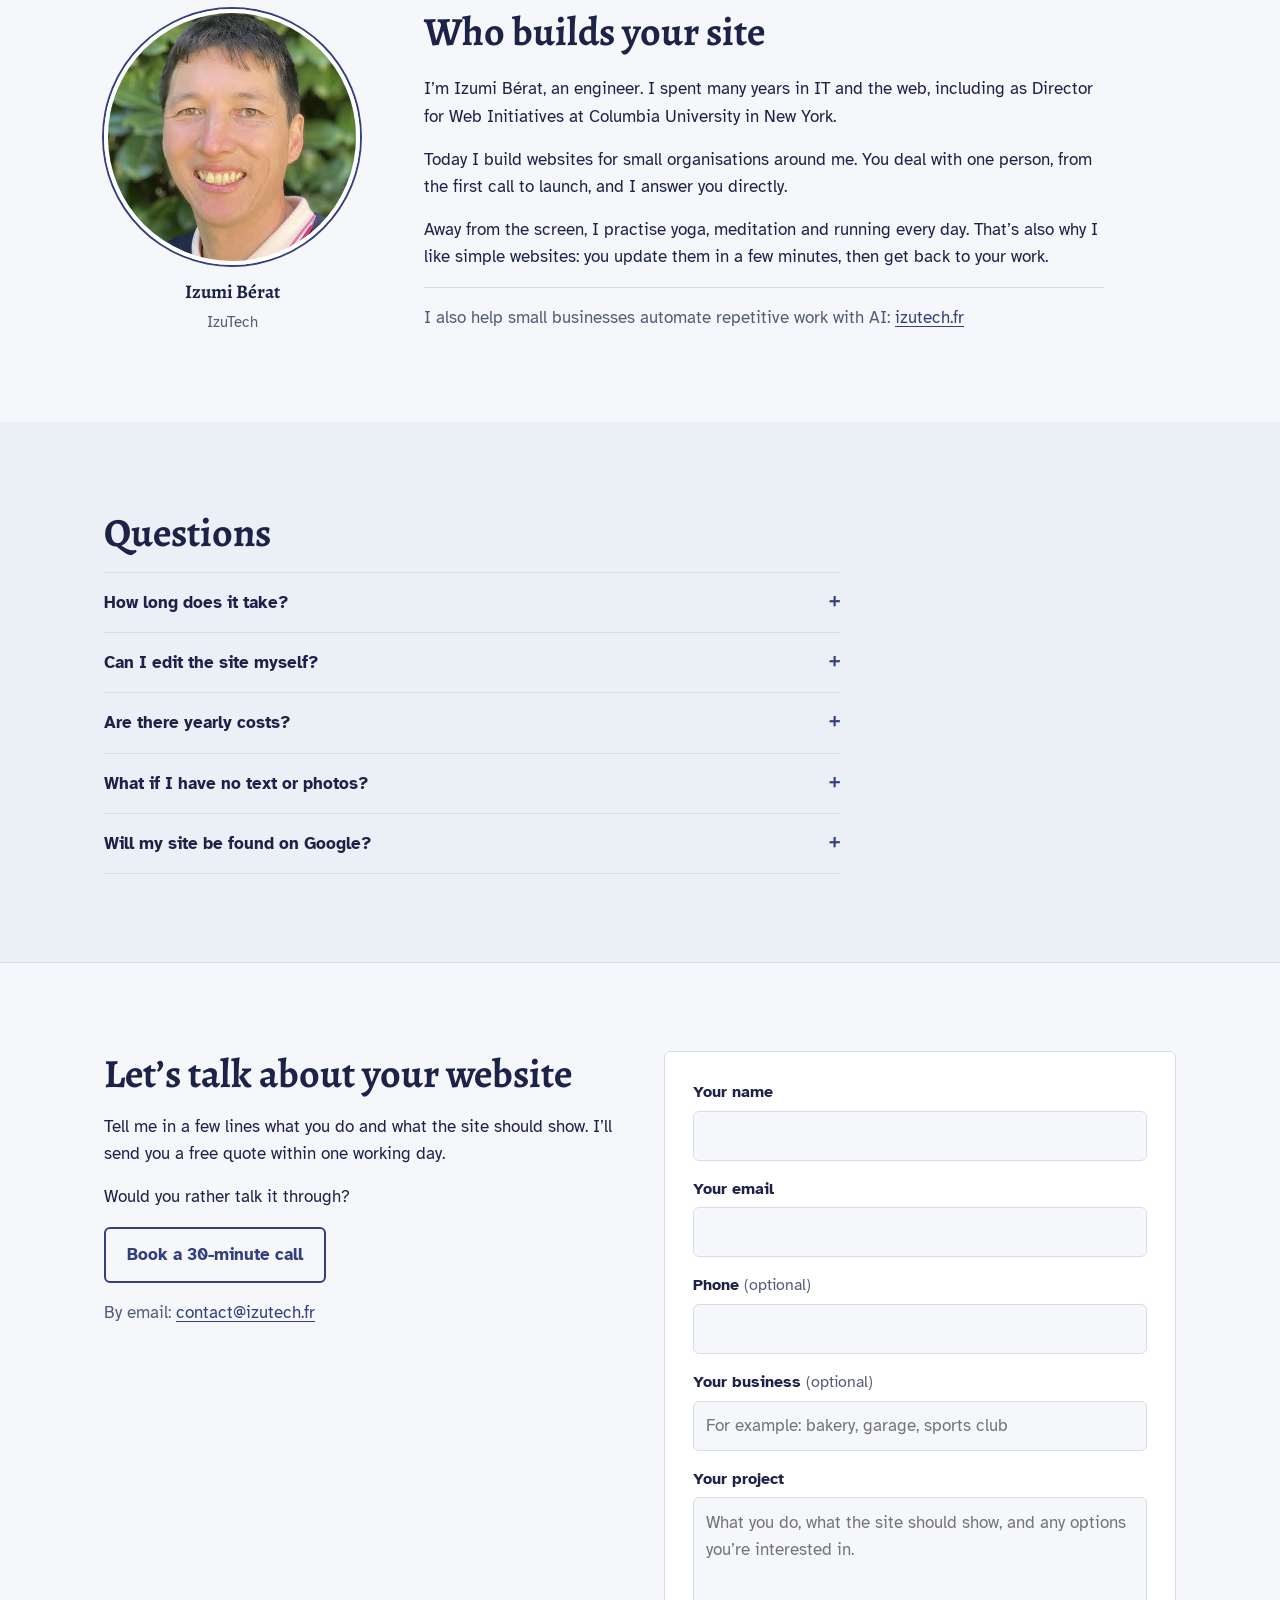
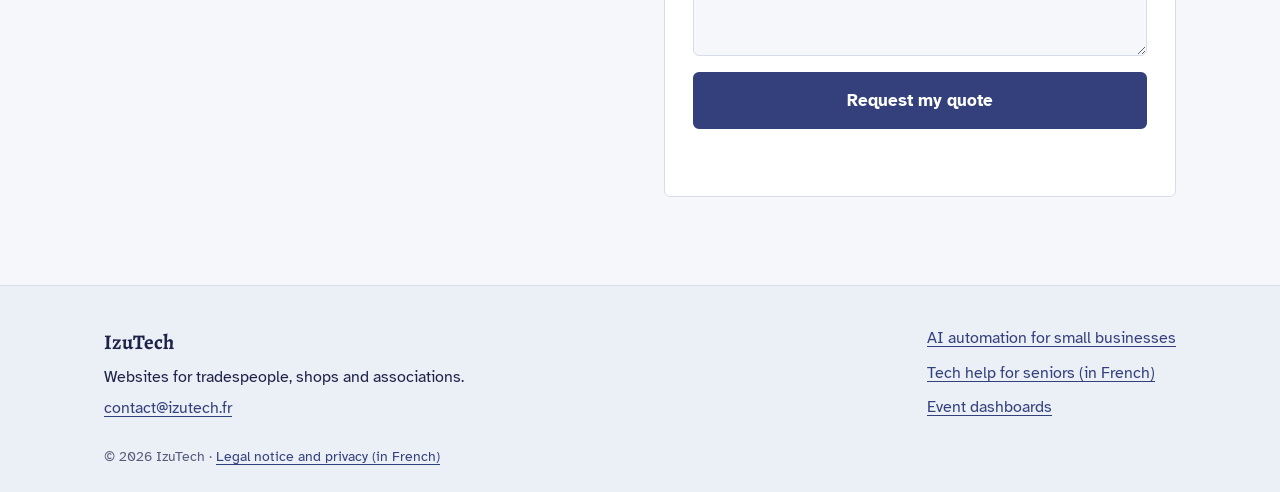
==== commit 594ff8f1: "Booking buttons now open the Google Calendar booking page Co-Authored-By: Claude Opus 5.5 <noreply@a" ====
--- a/index.html
+++ b/index.html
@@ -204,7 +204,8 @@
       <div>
         <h2 id="contact-title" data-i18n="contact.title">Parlons de votre site</h2>
         <p data-i18n="contact.lead">Dites-moi en quelques lignes ce que vous faites et ce que le site doit montrer. Je vous envoie un devis gratuit sous 24 h ouvrées.</p>
-        <p data-i18n="contact.or">Vous préférez en parler de vive voix ? Dites-le dans votre message, je vous propose un créneau d'appel.</p>
+        <p data-i18n="contact.or">Vous préférez en parler de vive voix ?</p>
+        <p><a class="btn btn-ghost" href="https://calendar.app.google/Y9YtHrf6hDHfdrVC7" target="_blank" rel="noopener" data-i18n="contact.call">Réserver un appel de 30 min</a></p>
         <p class="contact-mail"><span data-i18n="contact.mail">Par email :</span> <a href="mailto:contact@izutech.fr">contact@izutech.fr</a></p>
       </div>
       <form id="lead-form" class="form" action="https://formspree.io/f/mgvndjvo" method="POST" novalidate>
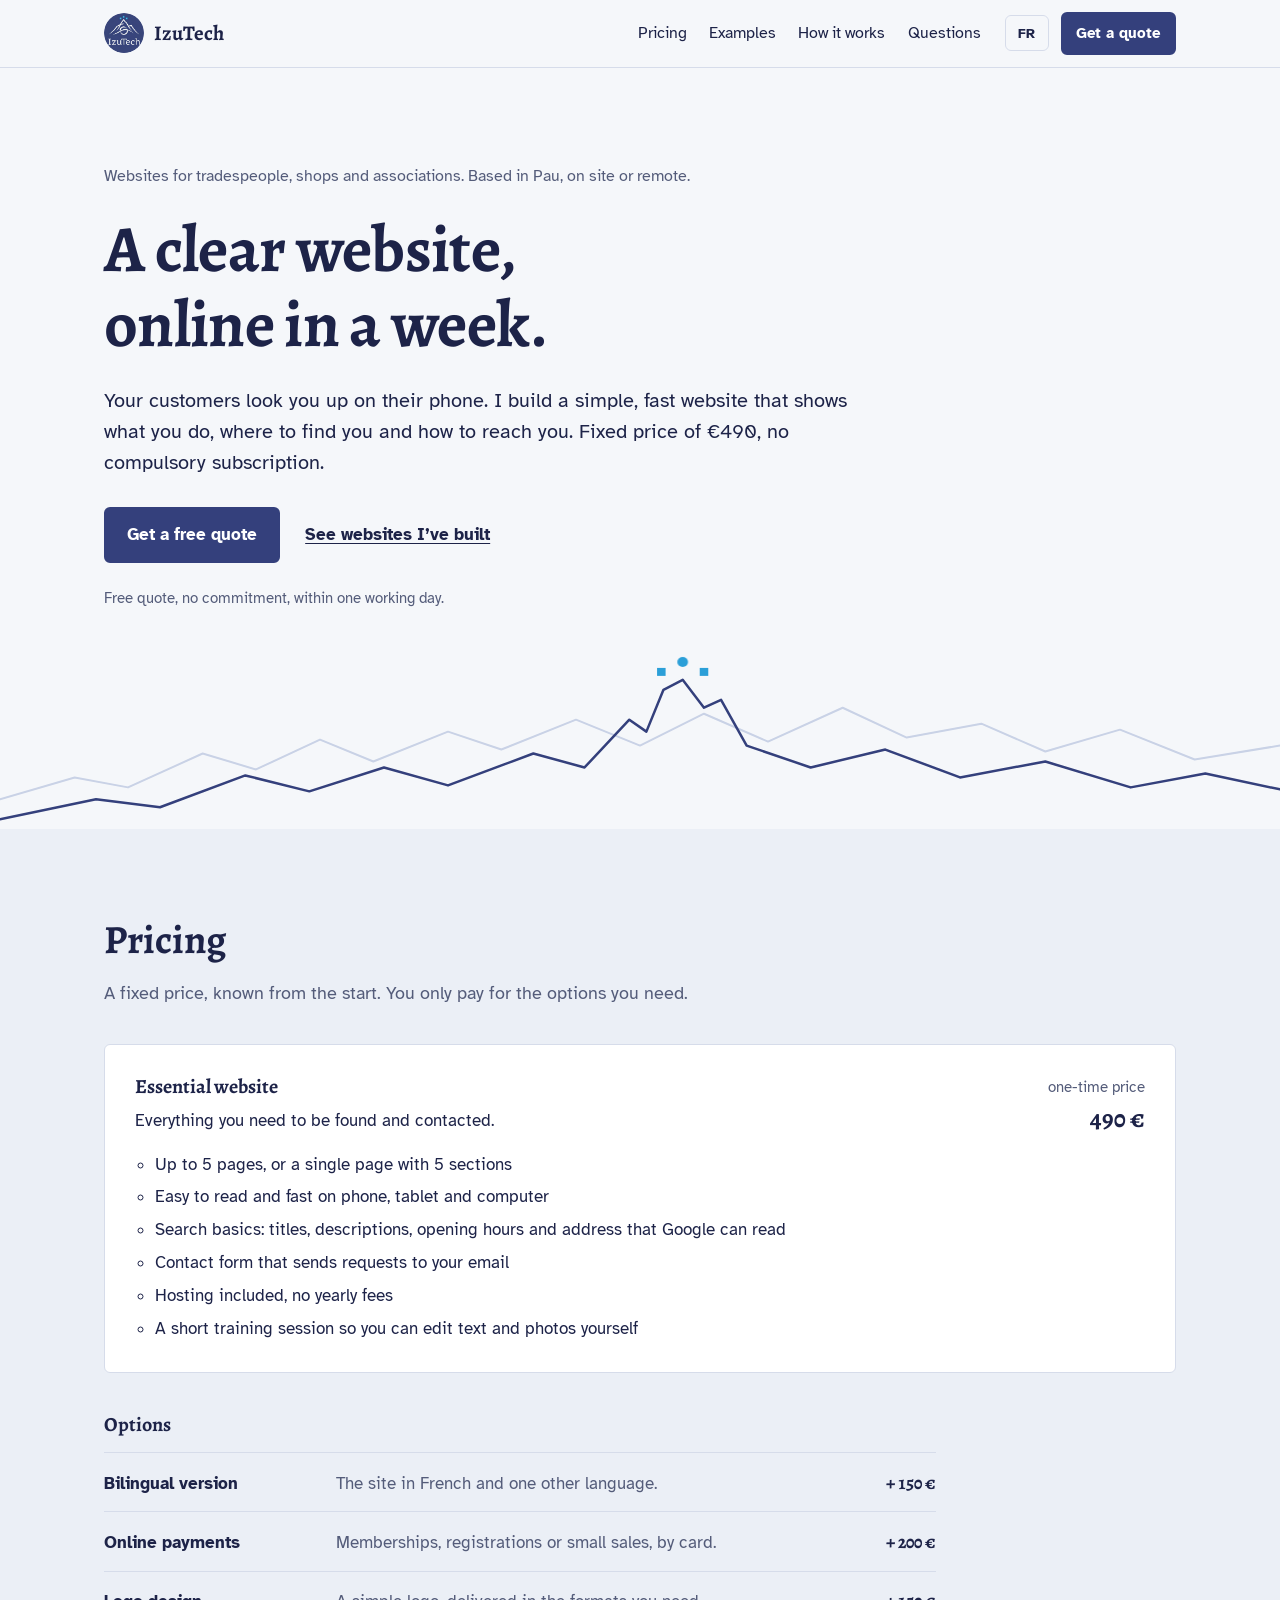
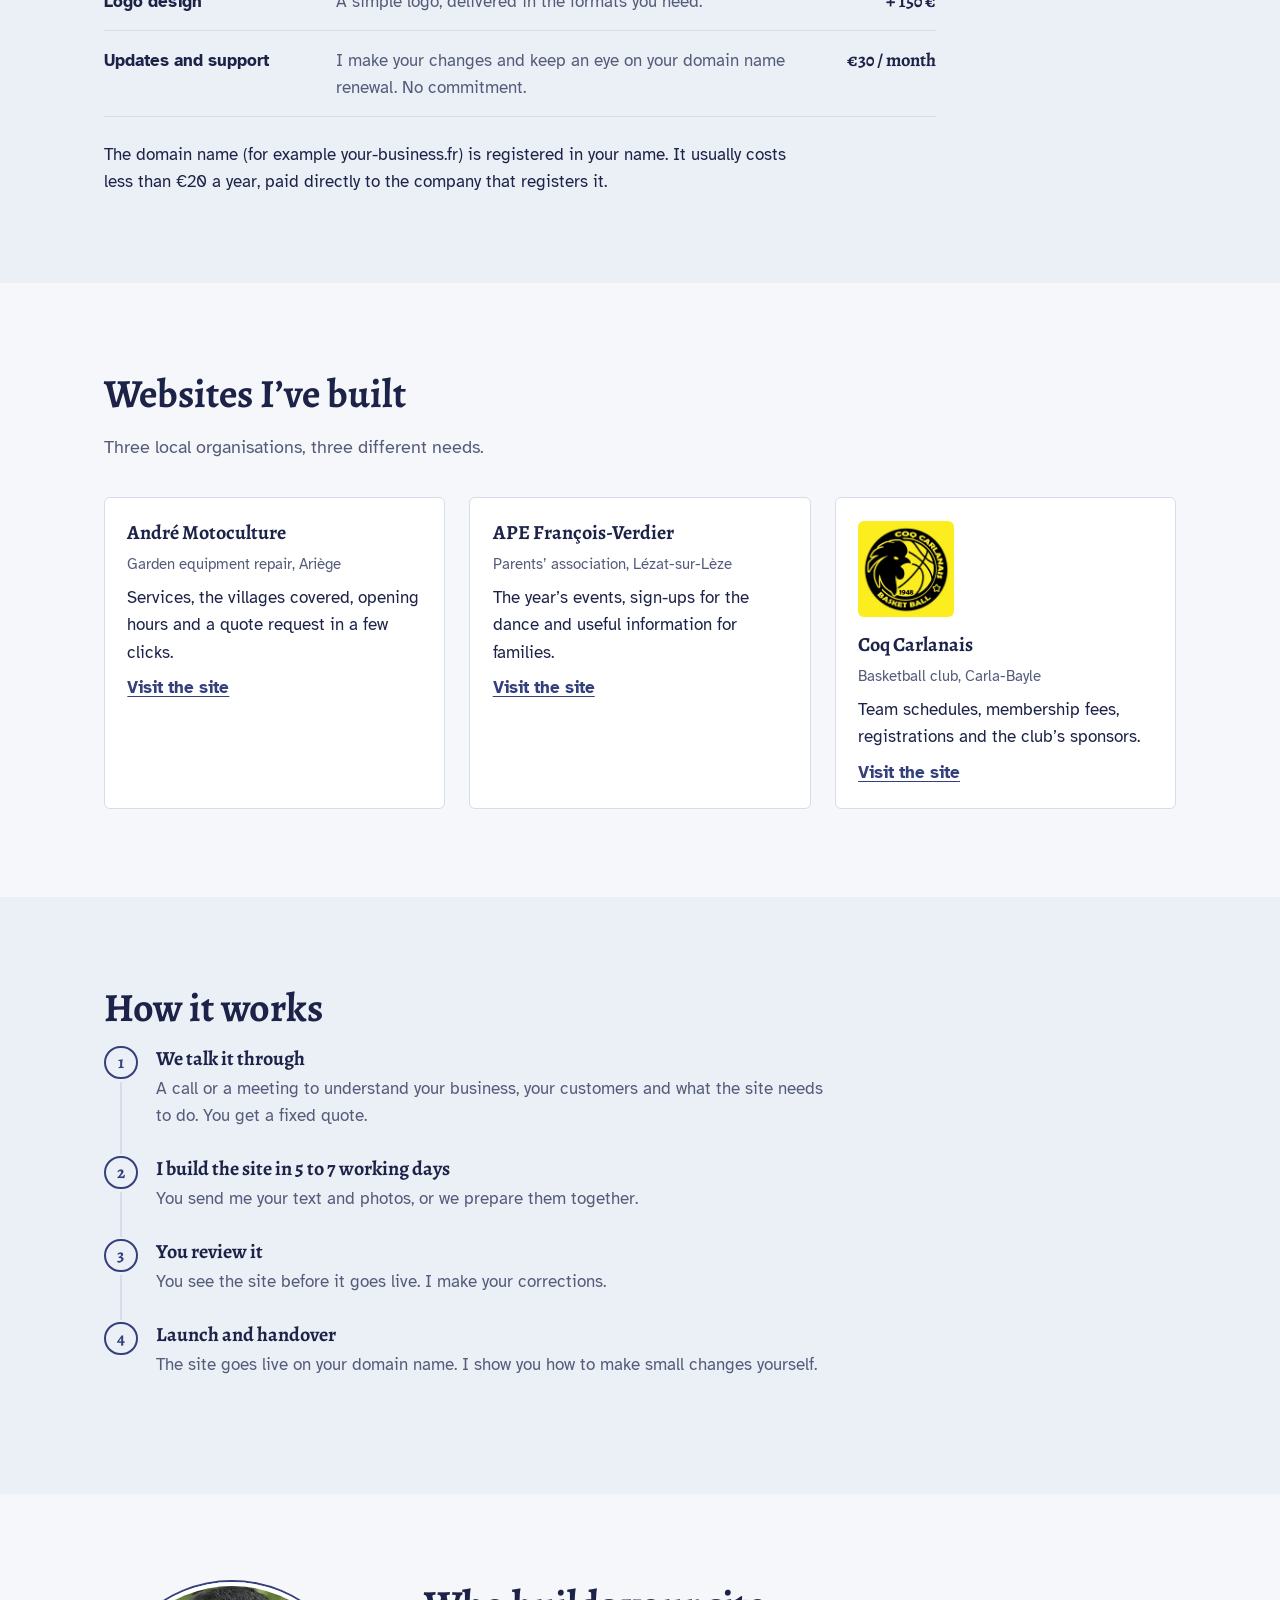
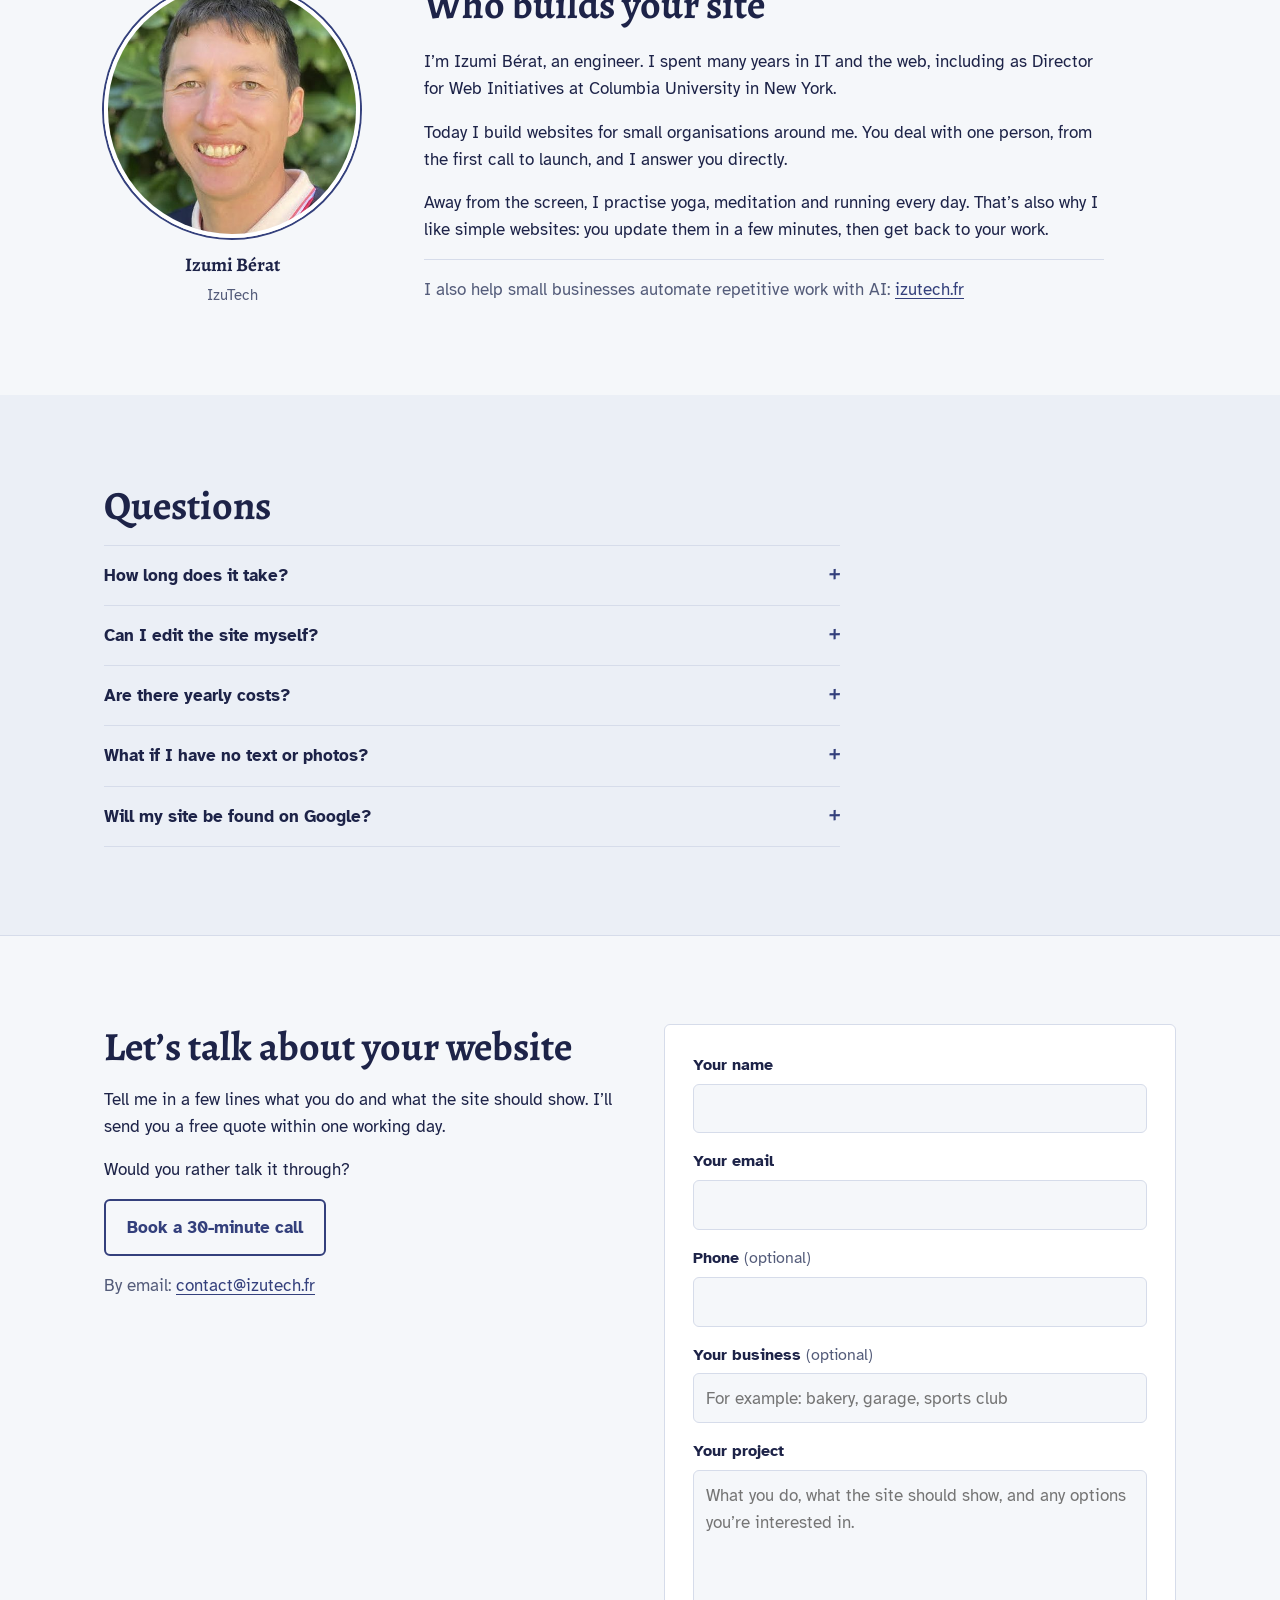
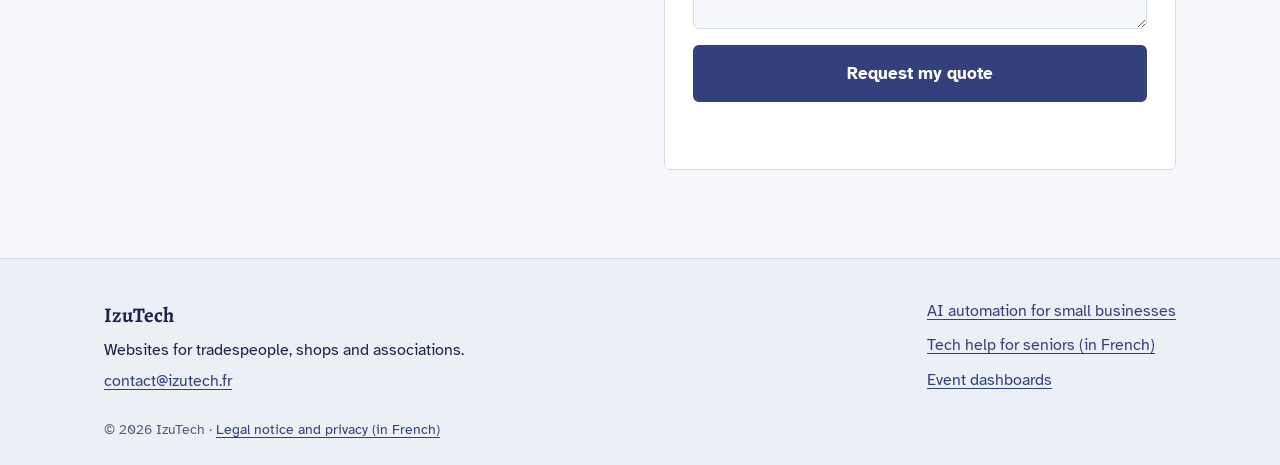
==== commit 546f66d9: "Coq Carlanais site is back online: restore the live link Co-Authored-By: Claude Opus 5.5 <noreply@an" ====
--- a/index.html
+++ b/index.html
@@ -150,8 +150,8 @@
           <div>
             <h3>Coq Carlanais</h3>
             <p class="work-kind" data-i18n="work.w3.kind">Club de basket, Carla-Bayle</p>
-            <p data-i18n="work.w3.d">Le planning des équipes, les tarifs des licences, les inscriptions et les partenaires du club. Ce site n'est plus en ligne.</p>
-            <p><a href="photo/portfolio/coq-carlanais-apercu.jpg" target="_blank" rel="noopener" data-i18n="work.preview">Voir un aperçu</a></p>
+            <p data-i18n="work.w3.d">Le planning des équipes, les tarifs des licences, les inscriptions et les partenaires du club.</p>
+            <p><a href="https://coqcarlanais.fr/" target="_blank" rel="noopener" data-i18n="work.visit">Voir le site</a></p>
           </div>
         </article>
       </div>
